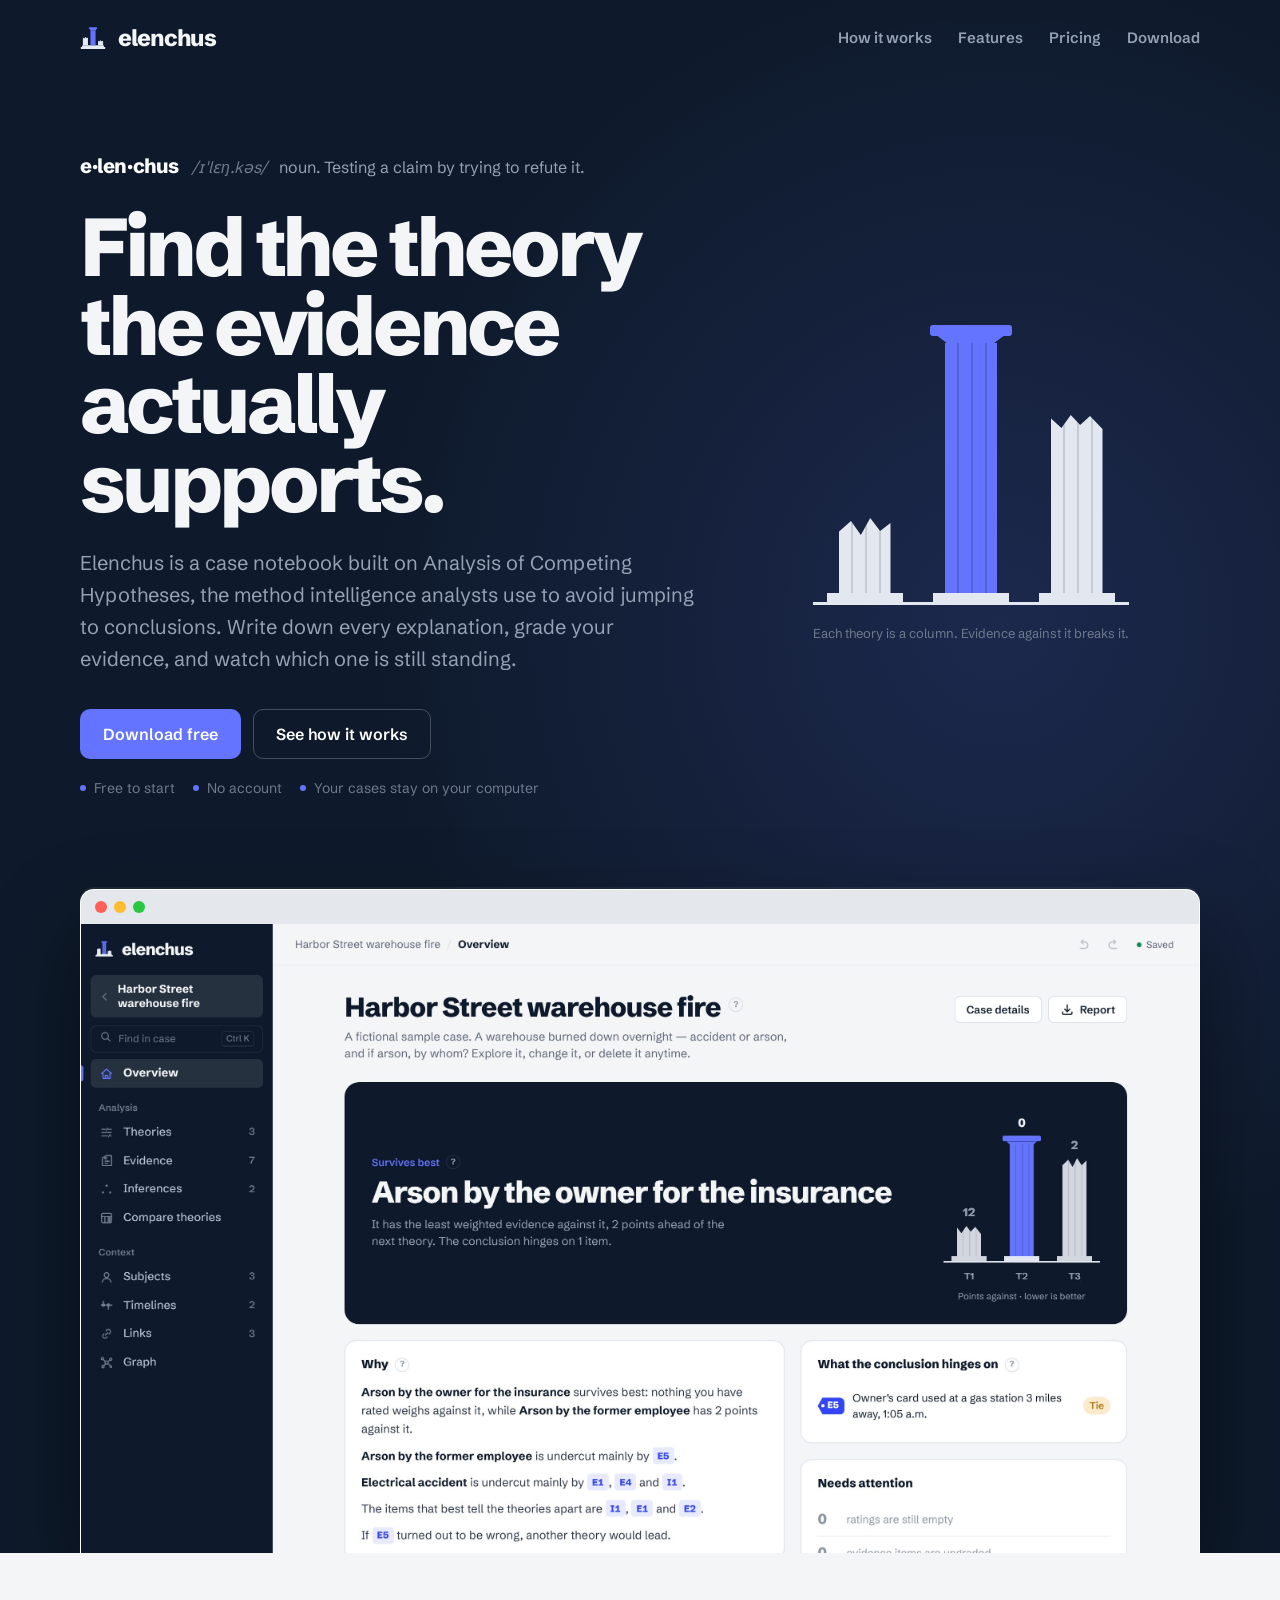
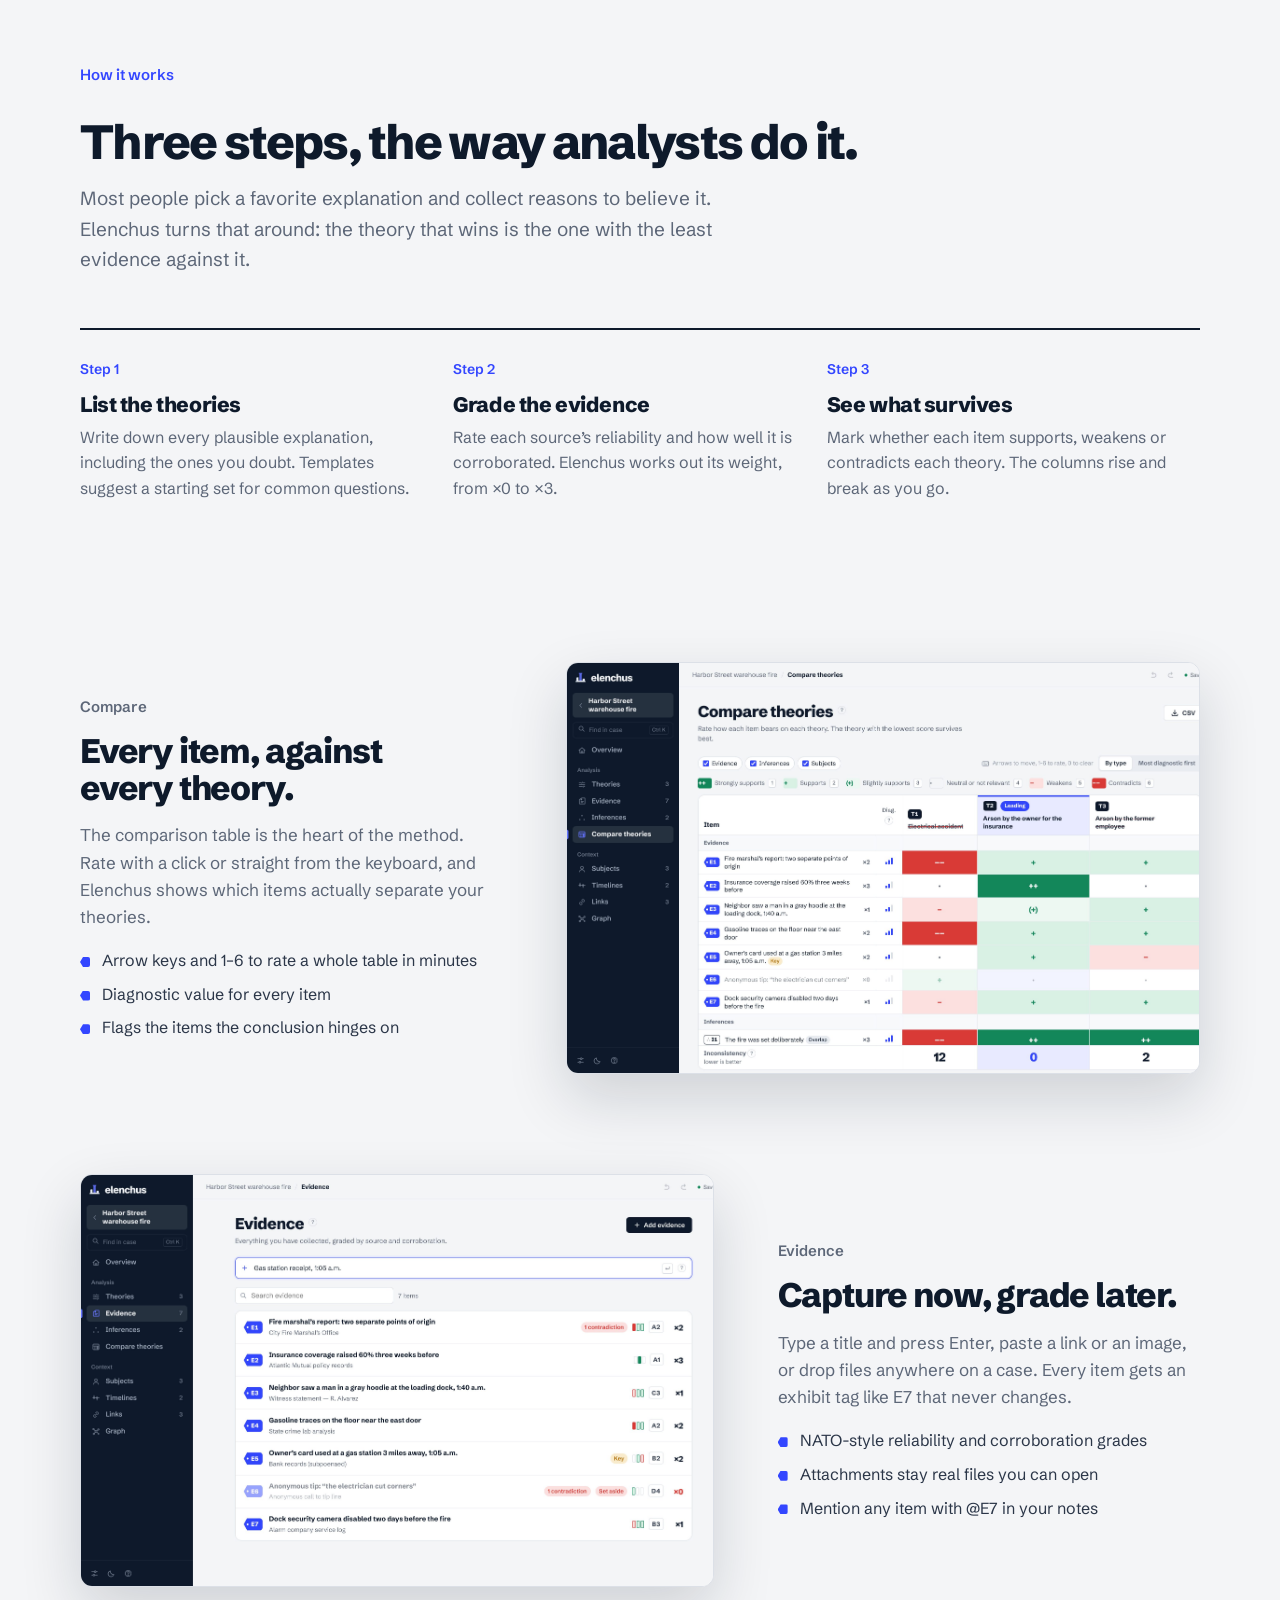
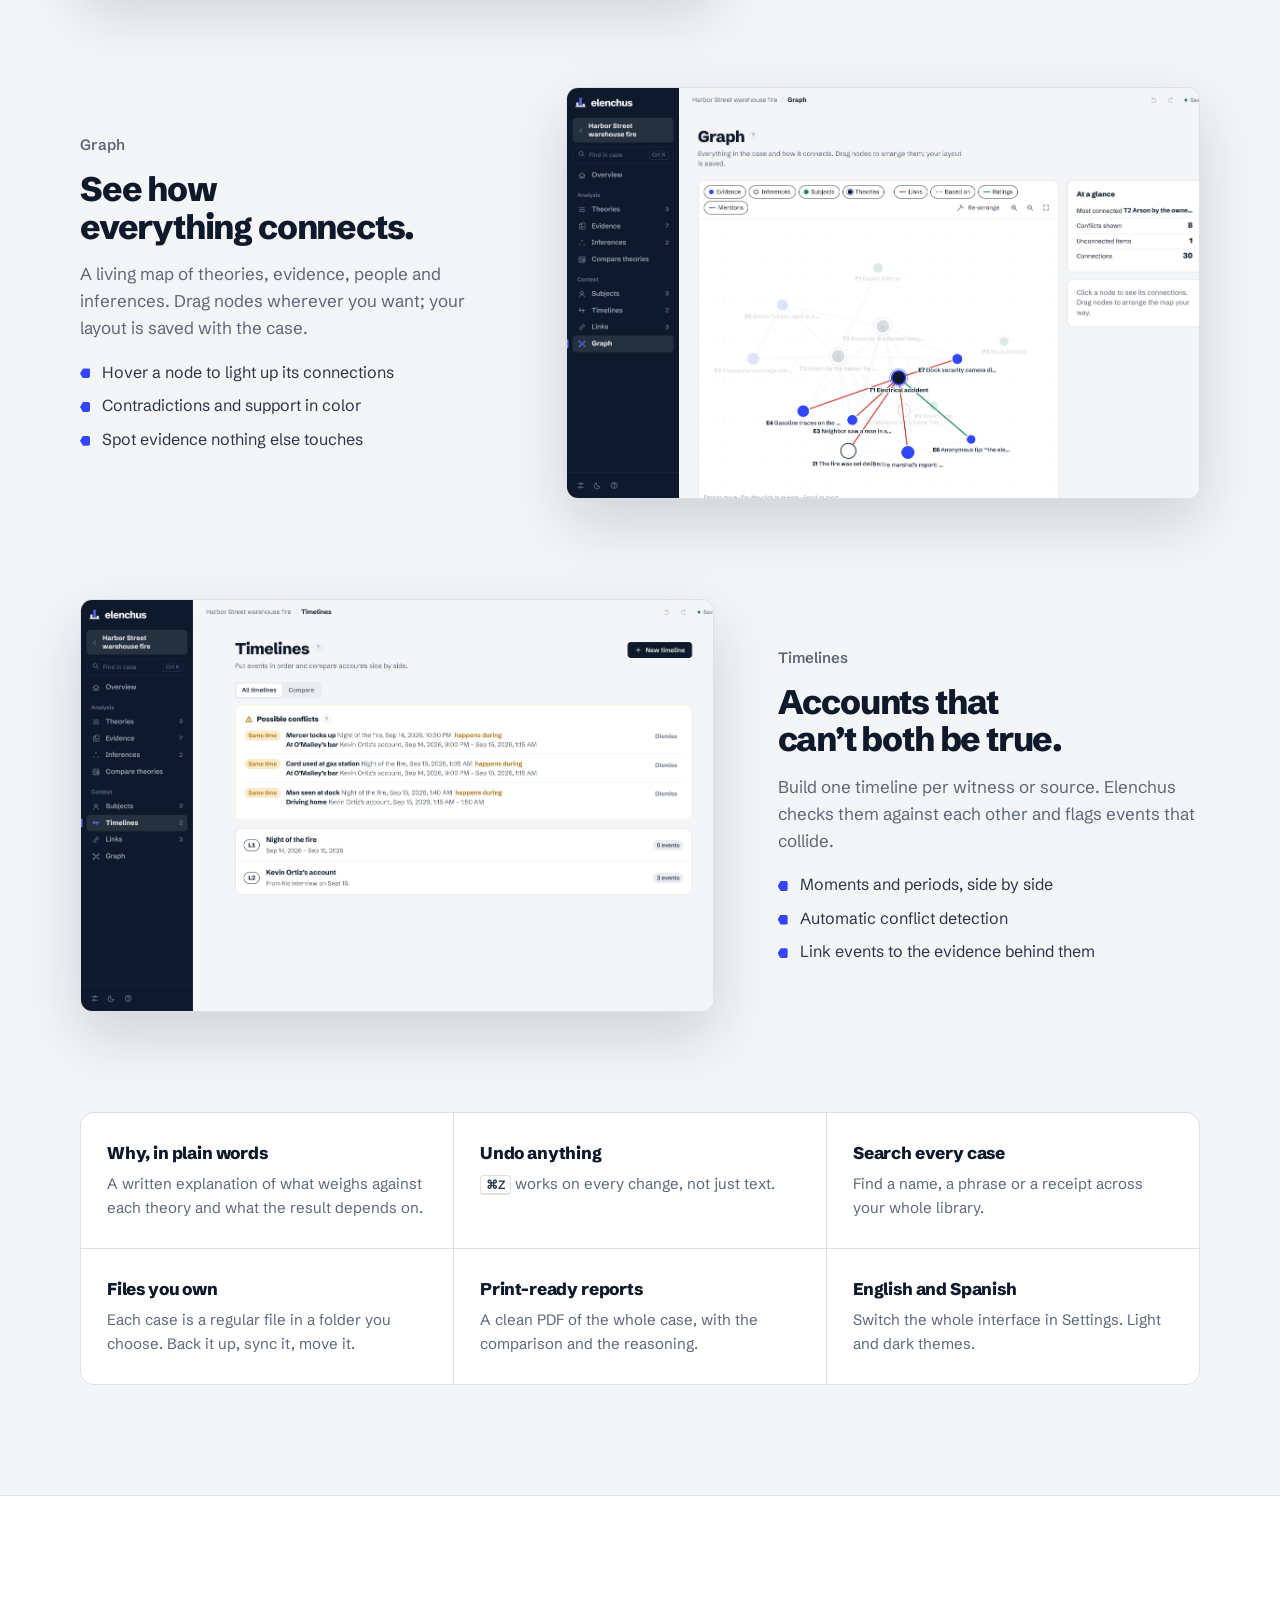
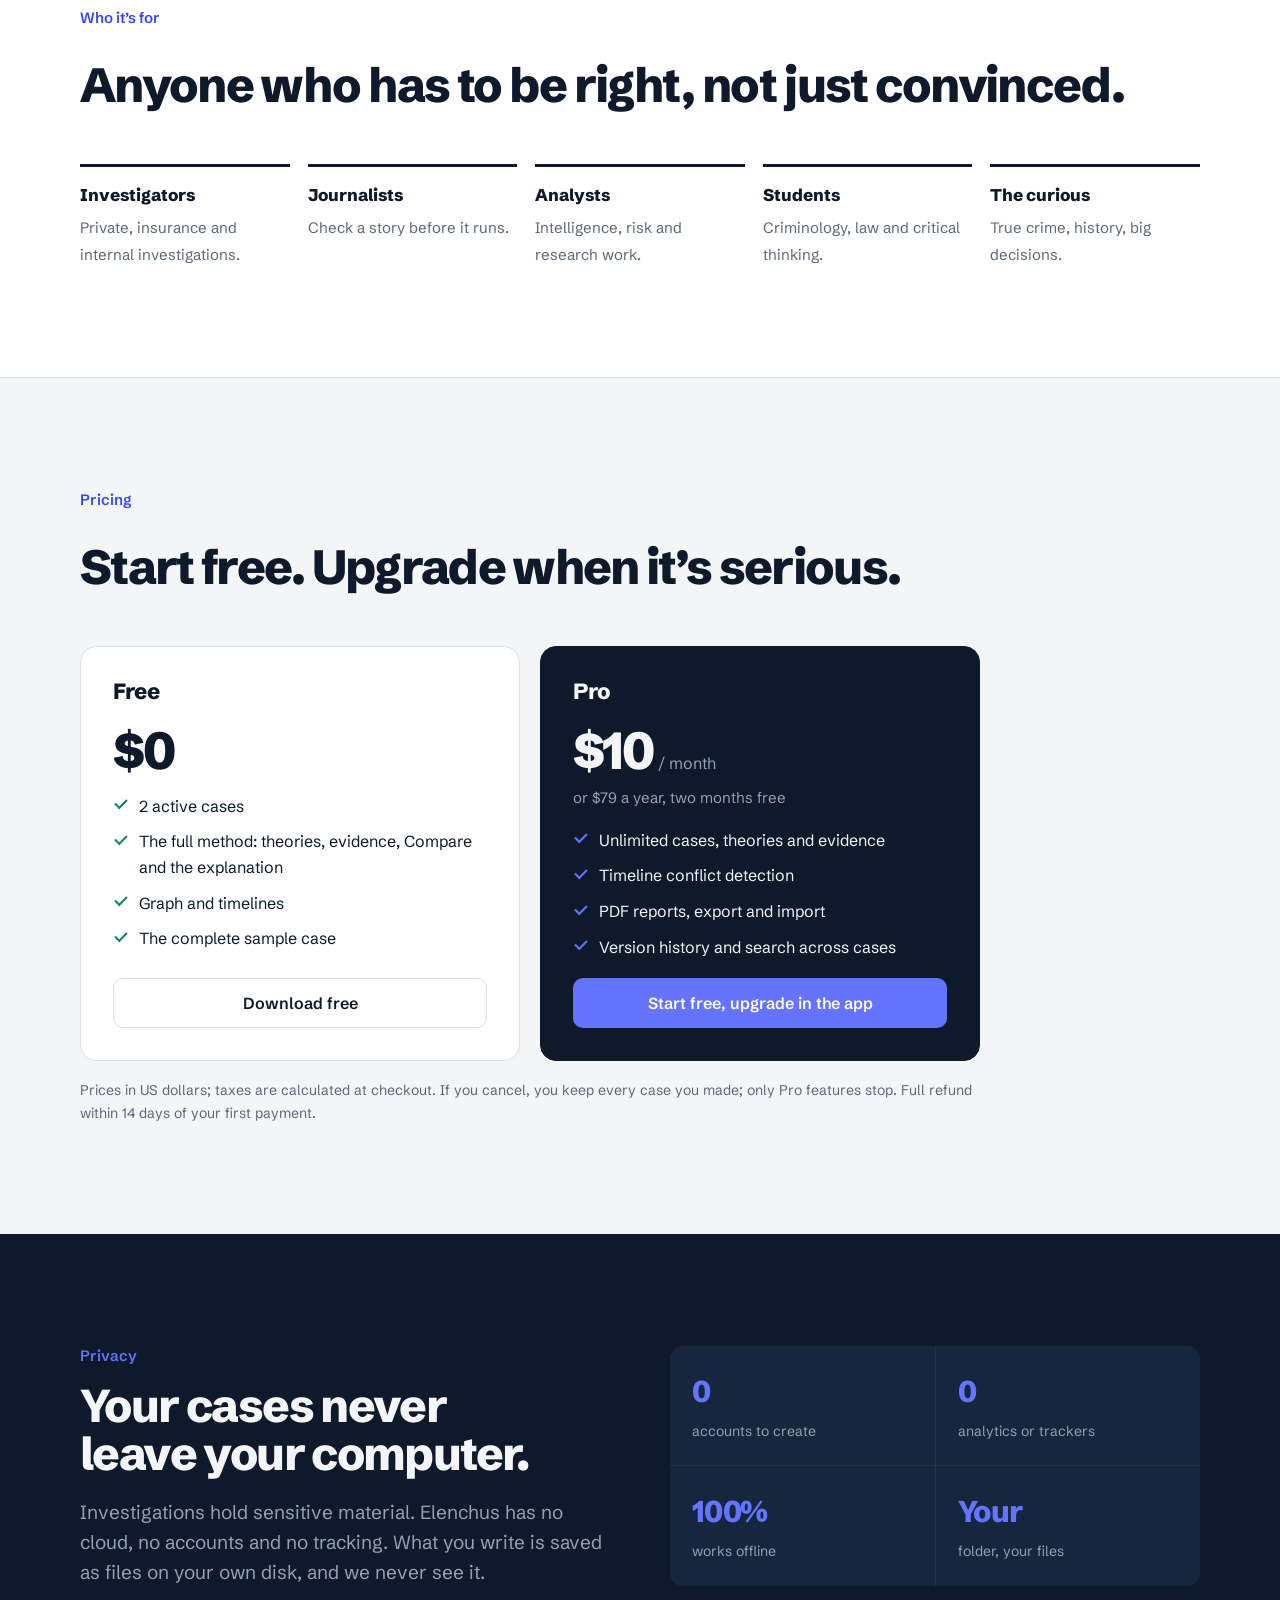
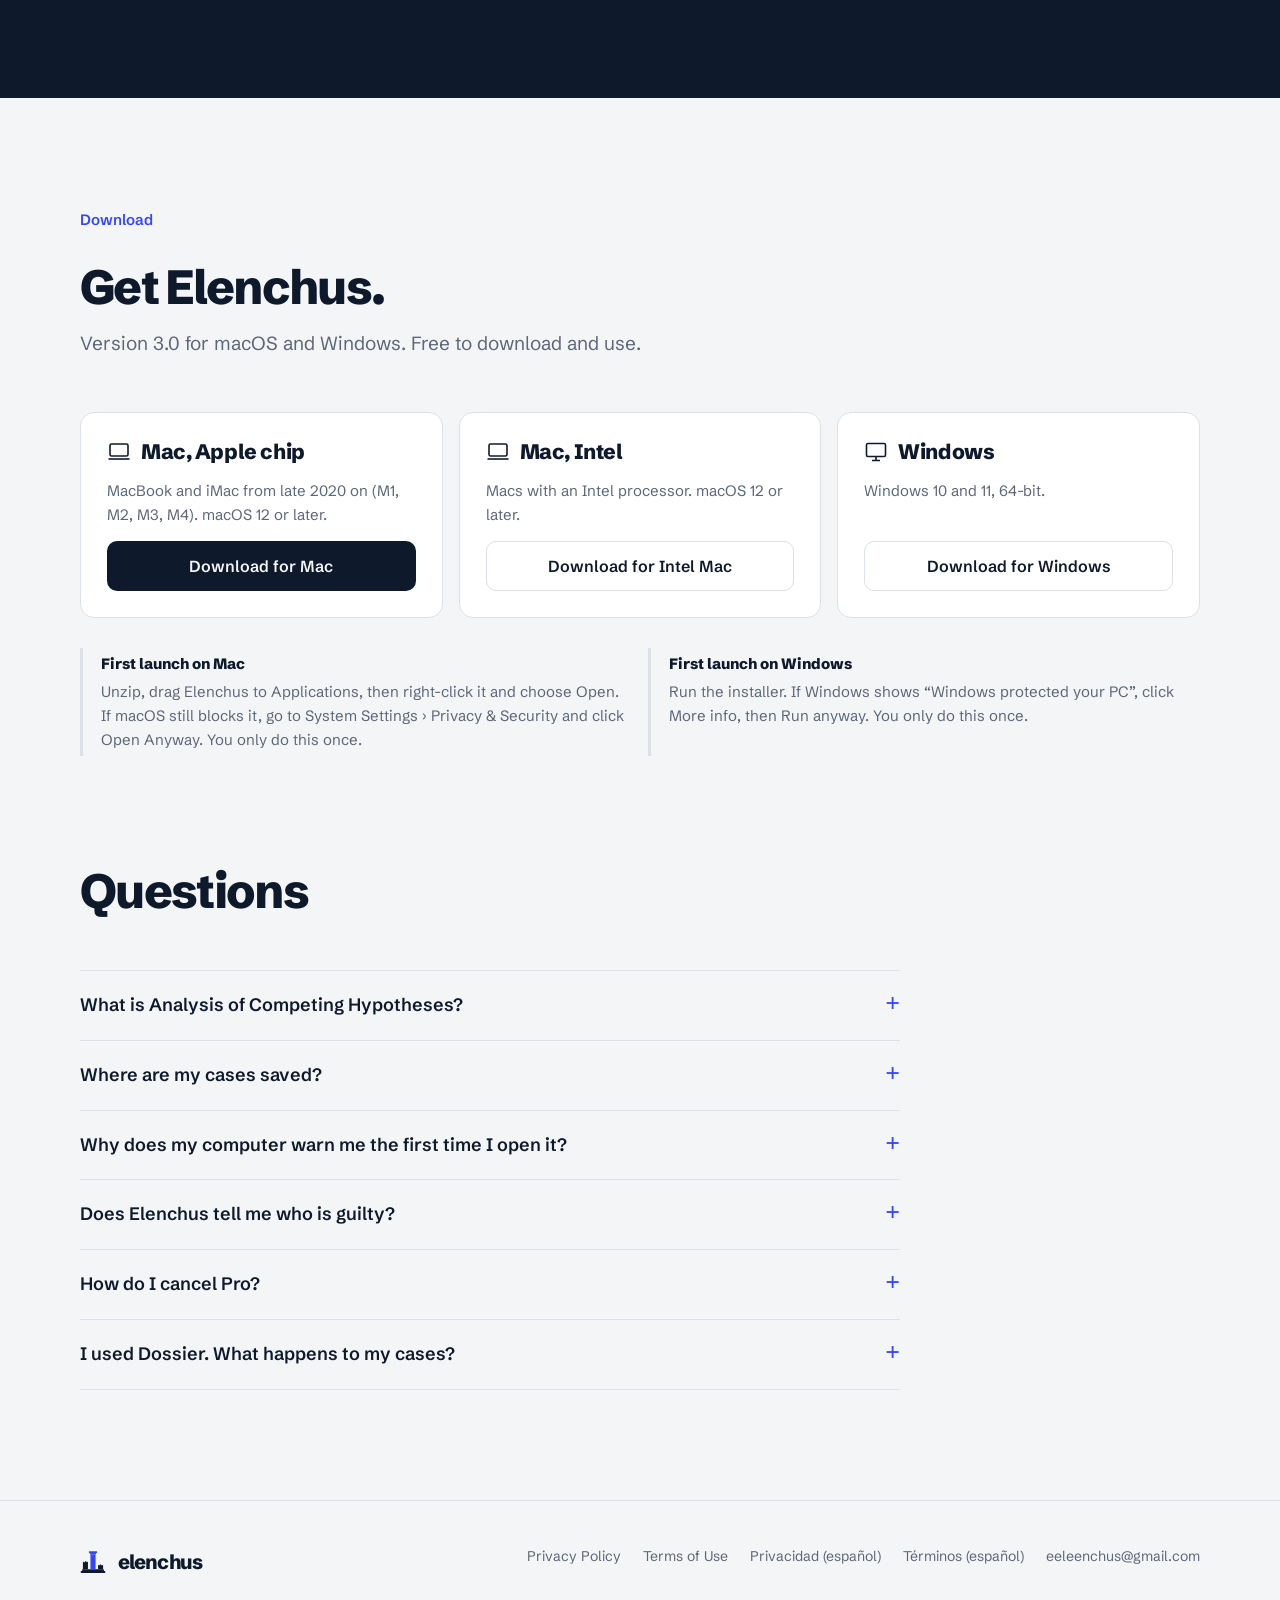
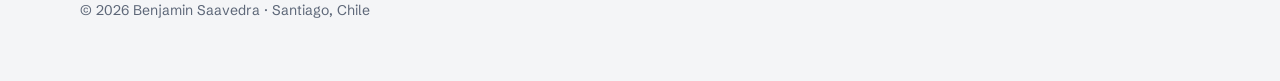
==== index.html @ 7fb7f36c "Add files via upload" ====
<!doctype html>
<html lang="en">
<head>
<meta charset="utf-8">
<meta name="viewport" content="width=device-width, initial-scale=1, viewport-fit=cover">
<title>Elenchus — Test your theories against the evidence</title>
<meta name="description" content="Elenchus is a desktop app for structured case analysis. List competing theories, grade your evidence, and see which explanation survives. Private: your cases never leave your computer.">
<meta property="og:title" content="Elenchus">
<meta property="og:description" content="Find the theory the evidence actually supports. A private desktop app built on Analysis of Competing Hypotheses.">
<meta property="og:image" content="img/overview.jpg">
<meta name="theme-color" content="#0E1A2B">
<link rel="icon" href="img/favicon-32.png" type="image/png">
<link rel="apple-touch-icon" href="img/apple-touch-icon.png">
<link rel="stylesheet" href="style.css">
</head>
<body>

<header class="top"><div class="wrap">
  <a class="logo" href="#"><svg viewBox="0 0 64 64" aria-hidden="true"><rect x="9" y="49" width="46" height="3.6" rx=".9" fill="#E6EAF2"/><rect x="11.5" y="45.8" width="41" height="3.2" rx=".7" fill="#E6EAF2"/><path d="M13 45.8V31.2l2.6 1.9 2.7-3 2.4 2.4 1.8-1.5v14.8Z" fill="#E6EAF2"/><path d="M41.5 45.8v-8.4l2.2 1.4 2.5-2.6 2.6 2.2 2.2-1.2v8.6Z" fill="#E6EAF2"/><rect x="24.2" y="11.6" width="15.6" height="3.6" rx=".9" fill="#6474FF"/><path d="M25.6 15.2h12.8l-1.6 2.6H27.2Z" fill="#6474FF"/><rect x="27.2" y="17.8" width="9.6" height="28" fill="#6474FF"/></svg>elenchus</a>
  <nav><a href="#how">How it works</a><a href="#features">Features</a><a href="#pricing">Pricing</a><a href="#download">Download</a></nav>
</div></header>

<div class="hero">
  <div class="wrap">
    <div class="hero-grid">
      <div>
        <p class="dict"><b>e·len·chus</b> <i>/ɪˈlɛŋ.kəs/</i> <span>noun. Testing a claim by trying to refute it.</span></p>
        <h1>Find the theory the evidence actually supports.</h1>
        <p class="lede">Elenchus is a case notebook built on Analysis of Competing Hypotheses, the method intelligence analysts use to avoid jumping to conclusions. Write down every explanation, grade your evidence, and watch which one is still standing.</p>
        <div class="cta">
          <a class="btn btn-lead" href="#download" data-os-cta>Download free</a>
          <a class="btn btn-ghost" href="#how">See how it works</a>
        </div>
        <p class="reassure"><span>Free to start</span><span>No account</span><span>Your cases stay on your computer</span></p>
      </div>
      <div class="temple" aria-label="Three theories drawn as columns. Theory 2 has no evidence against it and stands; theories 1 and 3 are broken.">
        <div class="colonnade">
          <div class="col broken"><span class="pillar" style="--h:.3"><span class="shaft"></span></span><span class="plinth"></span></div>
          <div class="col lead"><span class="pillar" style="--h:1"><span class="cap"></span><span class="shaft"></span></span><span class="plinth"></span></div>
          <div class="col broken b2"><span class="pillar" style="--h:.72"><span class="shaft"></span></span><span class="plinth"></span></div>
        </div>
        <p class="temple-note">Each theory is a column. Evidence against it breaks it.</p>
      </div>
    </div>
    <div class="shot"><div class="window"><div class="window-bar"><i></i><i></i><i></i></div><img src="img/overview.jpg" width="2800" height="1760" alt="The Elenchus overview: the leading theory, a column chart of the theories, and a plain-language explanation of why it leads."></div></div>
  </div>
</div>

<section id="how">
  <div class="wrap">
    <div class="sec-head"><p class="kicker">How it works</p><h2>Three steps, the way analysts do it.</h2>
      <p class="lede">Most people pick a favorite explanation and collect reasons to believe it. Elenchus turns that around: the theory that wins is the one with the least evidence against it.</p></div>
    <ol class="steps">
      <li><span class="n">Step 1</span><h3>List the theories</h3><p>Write down every plausible explanation, including the ones you doubt. Templates suggest a starting set for common questions.</p></li>
      <li><span class="n">Step 2</span><h3>Grade the evidence</h3><p>Rate each source’s reliability and how well it is corroborated. Elenchus works out its weight, from ×0 to ×3.</p></li>
      <li><span class="n">Step 3</span><h3>See what survives</h3><p>Mark whether each item supports, weakens or contradicts each theory. The columns rise and break as you go.</p></li>
    </ol>
  </div>
</section>

<section id="features" style="padding-top:0">
  <div class="wrap">
    <div class="feature">
      <div class="f-text"><p class="kicker">Compare</p><h3>Every item, against every theory.</h3>
        <p>The comparison table is the heart of the method. Rate with a click or straight from the keyboard, and Elenchus shows which items actually separate your theories.</p>
        <ul><li>Arrow keys and 1–6 to rate a whole table in minutes</li><li>Diagnostic value for every item</li><li>Flags the items the conclusion hinges on</li></ul></div>
      <div class="window boxed"><img class="crop" src="img/compare.jpg" loading="lazy" alt="The Compare table with ratings colored from strongly supports to contradicts."></div>
    </div>
    <div class="feature flip">
      <div class="f-text"><p class="kicker">Evidence</p><h3>Capture now, grade later.</h3>
        <p>Type a title and press Enter, paste a link or an image, or drop files anywhere on a case. Every item gets an exhibit tag like E7 that never changes.</p>
        <ul><li>NATO-style reliability and corroboration grades</li><li>Attachments stay real files you can open</li><li>Mention any item with @E7 in your notes</li></ul></div>
      <div class="window boxed"><img class="crop" src="img/evidence.jpg" loading="lazy" alt="The evidence list with exhibit tags, grades and weights."></div>
    </div>
    <div class="feature">
      <div class="f-text"><p class="kicker">Graph</p><h3>See how everything connects.</h3>
        <p>A living map of theories, evidence, people and inferences. Drag nodes wherever you want; your layout is saved with the case.</p>
        <ul><li>Hover a node to light up its connections</li><li>Contradictions and support in color</li><li>Spot evidence nothing else touches</li></ul></div>
      <div class="window boxed"><img class="crop" src="img/graph.jpg" loading="lazy" alt="The case graph with a theory highlighted and its connections."></div>
    </div>
    <div class="feature flip">
      <div class="f-text"><p class="kicker">Timelines</p><h3>Accounts that can’t both be true.</h3>
        <p>Build one timeline per witness or source. Elenchus checks them against each other and flags events that collide.</p>
        <ul><li>Moments and periods, side by side</li><li>Automatic conflict detection</li><li>Link events to the evidence behind them</li></ul></div>
      <div class="window boxed"><img class="crop" src="img/timelines.jpg" loading="lazy" alt="Two timelines with the conflicts Elenchus found between them."></div>
    </div>

    <div class="more">
      <div><h4>Why, in plain words</h4><p>A written explanation of what weighs against each theory and what the result depends on.</p></div>
      <div><h4>Undo anything</h4><p><kbd>⌘Z</kbd> works on every change, not just text.</p></div>
      <div><h4>Search every case</h4><p>Find a name, a phrase or a receipt across your whole library.</p></div>
      <div><h4>Files you own</h4><p>Each case is a regular file in a folder you choose. Back it up, sync it, move it.</p></div>
      <div><h4>Print-ready reports</h4><p>A clean PDF of the whole case, with the comparison and the reasoning.</p></div>
      <div><h4>English and Spanish</h4><p>Switch the whole interface in Settings. Light and dark themes.</p></div>
    </div>
  </div>
</section>

<section class="who">
  <div class="wrap">
    <div class="sec-head"><p class="kicker">Who it’s for</p><h2>Anyone who has to be right, not just convinced.</h2></div>
    <div class="who-grid">
      <div><b>Investigators</b><span>Private, insurance and internal investigations.</span></div>
      <div><b>Journalists</b><span>Check a story before it runs.</span></div>
      <div><b>Analysts</b><span>Intelligence, risk and research work.</span></div>
      <div><b>Students</b><span>Criminology, law and critical thinking.</span></div>
      <div><b>The curious</b><span>True crime, history, big decisions.</span></div>
    </div>
  </div>
</section>

<section id="pricing">
  <div class="wrap">
    <div class="sec-head"><p class="kicker">Pricing</p><h2>Start free. Upgrade when it’s serious.</h2></div>
    <div class="plans">
      <div class="plan">
        <h3>Free</h3>
        <div class="price">$0</div>
        <ul><li>2 active cases</li><li>The full method: theories, evidence, Compare and the explanation</li><li>Graph and timelines</li><li>The complete sample case</li></ul>
        <a class="btn btn-line" href="#download">Download free</a>
      </div>
      <div class="plan pro">
        <h3>Pro</h3>
        <div class="price">$10<small>/ month</small></div>
        <p class="alt">or $79 a year, two months free</p>
        <ul><li>Unlimited cases, theories and evidence</li><li>Timeline conflict detection</li><li>PDF reports, export and import</li><li>Version history and search across cases</li></ul>
        <a class="btn btn-lead" href="#download" data-checkout>Start free, upgrade in the app</a>
      </div>
    </div>
    <p class="plan-note">Prices in US dollars; taxes are calculated at checkout. If you cancel, you keep every case you made; only Pro features stop. Full refund within 14 days of your first payment.</p>
  </div>
</section>

<section class="private">
  <div class="wrap private-grid">
    <div><p class="kicker" style="color:var(--lead)">Privacy</p><h2>Your cases never leave your computer.</h2>
      <p class="lede">Investigations hold sensitive material. Elenchus has no cloud, no accounts and no tracking. What you write is saved as files on your own disk, and we never see it.</p></div>
    <div class="facts">
      <div><b>0</b><span>accounts to create</span></div>
      <div><b>0</b><span>analytics or trackers</span></div>
      <div><b>100%</b><span>works offline</span></div>
      <div><b>Your</b><span>folder, your files</span></div>
    </div>
  </div>
</section>

<section id="download">
  <div class="wrap">
    <div class="sec-head"><p class="kicker">Download</p><h2>Get Elenchus.</h2><p class="lede">Version 3.0 for macOS and Windows. Free to download and use.</p></div>
    <div class="dl-grid">
      <div class="dl" data-os="mac-arm"><h3><svg viewBox="0 0 24 24" fill="none" stroke="currentColor" stroke-width="1.6"><rect x="3" y="4" width="18" height="12" rx="1.6"/><path d="M1.5 19h21"/></svg>Mac, Apple chip</h3><p>MacBook and iMac from late 2020 on (M1, M2, M3, M4). macOS 12 or later.</p><a class="btn btn-ink" href="https://github.com/eeleenchus/elenchus/releases/latest/download/Elenchus-Mac-AppleChip.zip">Download for Mac</a></div>
      <div class="dl" data-os="mac-intel"><h3><svg viewBox="0 0 24 24" fill="none" stroke="currentColor" stroke-width="1.6"><rect x="3" y="4" width="18" height="12" rx="1.6"/><path d="M1.5 19h21"/></svg>Mac, Intel</h3><p>Macs with an Intel processor. macOS 12 or later.</p><a class="btn btn-line" href="https://github.com/eeleenchus/elenchus/releases/latest/download/Elenchus-Mac-Intel.zip">Download for Intel Mac</a></div>
      <div class="dl" data-os="win"><h3><svg viewBox="0 0 24 24" fill="none" stroke="currentColor" stroke-width="1.6"><rect x="2.5" y="3.5" width="19" height="13" rx="1.4"/><path d="M8 20.5h8M12 16.5v4"/></svg>Windows</h3><p>Windows 10 and 11, 64-bit.</p><a class="btn btn-line" href="https://github.com/eeleenchus/elenchus/releases/latest/download/Elenchus-Windows-Setup.exe">Download for Windows</a></div>
    </div>
    <div class="install">
      <div><b>First launch on Mac</b>Unzip, drag Elenchus to Applications, then right-click it and choose Open. If macOS still blocks it, go to System Settings › Privacy &amp; Security and click Open Anyway. You only do this once.</div>
      <div><b>First launch on Windows</b>Run the installer. If Windows shows “Windows protected your PC”, click More info, then Run anyway. You only do this once.</div>
    </div>
  </div>
</section>

<section style="padding-top:0">
  <div class="wrap">
    <div class="sec-head"><h2>Questions</h2></div>
    <div class="faq">
      <details><summary>What is Analysis of Competing Hypotheses?</summary><p>A method developed by Richards Heuer for the CIA. Instead of asking which theory has the most support, it asks which has the least evidence against it, because supporting evidence often fits several theories at once.</p></details>
      <details><summary>Where are my cases saved?</summary><p>In a folder on your computer (Documents › Elenchus by default). Each case is a file you can back up, move, or sync with iCloud Drive, Dropbox or OneDrive.</p></details>
      <details><summary>Why does my computer warn me the first time I open it?</summary><p>Elenchus is made by an independent developer and is not yet signed with paid Apple and Microsoft certificates. The app is the same; the warning appears once and the steps above get you past it.</p></details>
      <details><summary>Does Elenchus tell me who is guilty?</summary><p>No. It organizes your reasoning and shows what your own ratings imply. Scores depend on the evidence and judgments you enter, and they are not legal or forensic advice.</p></details>
      <details><summary>How do I cancel Pro?</summary><p>Use the link in your receipt email, at any time. You keep Pro until the end of the period you paid for, and you never lose access to your cases.</p></details>
      <details><summary>I used Dossier. What happens to my cases?</summary><p>Elenchus is Dossier’s new name. The first time you open it, it copies your Dossier cases over automatically and leaves the originals untouched.</p></details>
    </div>
  </div>
</section>

<footer>
  <div class="wrap">
    <a class="logo" href="#"><svg viewBox="0 0 64 64" aria-hidden="true"><rect x="9" y="49" width="46" height="3.6" rx=".9" fill="currentColor"/><rect x="11.5" y="45.8" width="41" height="3.2" rx=".7" fill="currentColor"/><path d="M13 45.8V31.2l2.6 1.9 2.7-3 2.4 2.4 1.8-1.5v14.8Z" fill="currentColor"/><path d="M41.5 45.8v-8.4l2.2 1.4 2.5-2.6 2.6 2.2 2.2-1.2v8.6Z" fill="currentColor"/><rect x="24.2" y="11.6" width="15.6" height="3.6" rx=".9" fill="#3346FF"/><path d="M25.6 15.2h12.8l-1.6 2.6H27.2Z" fill="#3346FF"/><rect x="27.2" y="17.8" width="9.6" height="28" fill="#3346FF"/></svg>elenchus</a>
    <nav><a href="privacy.html">Privacy Policy</a><a href="terms.html">Terms of Use</a><a href="privacidad.html">Privacidad (español)</a><a href="terminos.html">Términos (español)</a><a href="mailto:eeleenchus@gmail.com">eeleenchus@gmail.com</a></nav>
    <p class="copy">© 2026 Benjamin Saavedra · Santiago, Chile</p>
  </div>
</footer>

<script>
// Highlight the download that matches this computer.
(function () {
  var ua = navigator.userAgent || '', plat = (navigator.userAgentData && navigator.userAgentData.platform) || navigator.platform || '';
  var os = /Win/i.test(plat + ua) ? 'win' : /Mac/i.test(plat + ua) ? 'mac-arm' : '';
  if (!os) return;
  var card = document.querySelector('[data-os="' + os + '"]');
  if (card) card.classList.add('mine');
  var cta = document.querySelector('[data-os-cta]');
  if (cta) cta.textContent = os === 'win' ? 'Download for Windows' : 'Download for Mac';
})();
</script>
</body>
</html>
---- style.css ----
/* Elenchus website — midnight, porcelain, one ultramarine signal colour (same system as the app) */
@font-face { font-family: 'Schibsted Grotesk'; font-weight: 400; font-display: swap; src: url(fonts/schibsted-grotesk-latin-400-normal.woff2) format('woff2'); }
@font-face { font-family: 'Schibsted Grotesk'; font-weight: 600; font-display: swap; src: url(fonts/schibsted-grotesk-latin-600-normal.woff2) format('woff2'); }
@font-face { font-family: 'Schibsted Grotesk'; font-weight: 800; font-display: swap; src: url(fonts/schibsted-grotesk-latin-800-normal.woff2) format('woff2'); }
@property --h { syntax: '<number>'; inherits: false; initial-value: 1; }
:root {
  --ink: #0E1A2B; --ink-2: #2B3648; --muted: #5D6778; --faint: #8C95A4;
  --paper: #F4F5F7; --surface: #FFFFFF; --rule: #DCE0E7; --rule-2: #E9ECF1;
  --brand: #3346FF; --brand-soft: #E8EBFF;
  --night: #0E1A2B; --night-2: #16263D; --stone: #E3E7EF; --lead: #6474FF; --night-muted: #95A1B5;
  --support: #13865A; --contra: #D93A36;
  --font: 'Schibsted Grotesk', -apple-system, BlinkMacSystemFont, 'Segoe UI', Roboto, Arial, sans-serif;
  --wrap: 1160px;
  color-scheme: light;
}
@media (prefers-color-scheme: dark) {
  :root { --ink: #E9ECF2; --ink-2: #C3CBD8; --muted: #8F9AAD; --faint: #637089; --paper: #0A1220; --surface: #111C2E; --rule: #23324B; --rule-2: #1A2840; --brand: #6474FF; --brand-soft: #1B2454; --night: #060C17; --night-2: #0E1828; color-scheme: dark; }
}
*, *::before, *::after { box-sizing: border-box; }
html { scroll-behavior: smooth; }
body { margin: 0; background: var(--paper); color: var(--ink); font: 17px/1.6 var(--font); -webkit-font-smoothing: antialiased; }
img { max-width: 100%; height: auto; display: block; }
a { color: var(--brand); }
:focus-visible { outline: 2px solid var(--lead); outline-offset: 3px; border-radius: 4px; }
@media (prefers-reduced-motion: reduce) { *, *::before, *::after { animation: none !important; transition: none !important; } html { scroll-behavior: auto; } }
.wrap { max-width: var(--wrap); margin: 0 auto; padding-left: max(20px, env(safe-area-inset-left)); padding-right: max(20px, env(safe-area-inset-right)); }
h1, h2, h3 { font-weight: 800; letter-spacing: -.035em; line-height: 1.05; margin: 0; text-wrap: balance; }
h2 { font-size: clamp(32px, 4.4vw, 48px); }
h3 { font-size: 21px; letter-spacing: -.02em; line-height: 1.2; }
p { margin: 0; }
.lede { font-size: 19px; color: var(--muted); max-width: 58ch; }

/* buttons */
.btn { display: inline-flex; align-items: center; gap: 10px; height: 50px; padding: 0 22px; border-radius: 10px; font: 600 16px/1 var(--font); text-decoration: none; border: 1.5px solid transparent; transition: transform .12s, background .12s, border-color .12s; white-space: nowrap; }
.btn:hover { transform: translateY(-1px); }
.btn svg { width: 20px; height: 20px; flex-shrink: 0; }
.btn-lead { background: var(--lead); color: #fff; }
.btn-lead:hover { background: #7884FF; }
.btn-ghost { color: #fff; border-color: rgba(255,255,255,.22); }
.btn-ghost:hover { border-color: rgba(255,255,255,.5); }
.btn-ink { background: var(--ink); color: var(--paper); }
.btn-line { color: var(--ink); border-color: var(--rule); background: var(--surface); }
.btn-line:hover { border-color: var(--faint); }
.btn small { font-weight: 400; opacity: .75; font-size: 13px; }

/* header */
.top { position: absolute; inset: 0 0 auto; z-index: 5; }
.top .wrap { display: flex; align-items: center; gap: 28px; height: 76px; }
.logo { display: flex; align-items: center; gap: 8px; color: #F4F5F7; text-decoration: none; font-weight: 800; font-size: 23px; letter-spacing: -.045em; }
.logo svg { width: 34px; height: 34px; margin-left: -4px; }
.top nav { display: flex; gap: 26px; margin-left: auto; }
.top nav a { color: var(--night-muted); text-decoration: none; font-size: 15px; font-weight: 600; }
.top nav a:hover { color: #fff; }

/* hero */
.hero { background: var(--night); color: #F4F5F7; padding: 150px 0 0; position: relative; overflow: hidden; }
.hero::before { content: ''; position: absolute; inset: 0; background: radial-gradient(70% 60% at 78% 40%, rgba(100,116,255,.16), transparent 70%); pointer-events: none; }
.hero-grid { display: grid; grid-template-columns: minmax(0, 1.15fr) minmax(0, .85fr); gap: 40px; align-items: center; position: relative; }
.dict { display: flex; flex-wrap: wrap; gap: 4px 12px; align-items: baseline; color: var(--night-muted); font-size: 16px; margin-bottom: 26px; }
.dict b { color: #fff; font-size: 20px; letter-spacing: -.02em; }
.dict i { color: #6F7B8E; }
.hero h1 { font-size: clamp(44px, 6.4vw, 82px); letter-spacing: -.05em; line-height: .96; max-width: 13ch; }
.hero .lede { color: var(--night-muted); margin-top: 24px; font-size: 20px; }
.cta { display: flex; flex-wrap: wrap; gap: 12px; margin-top: 34px; }
.reassure { margin-top: 18px; font-size: 14px; color: #6F7B8E; display: flex; flex-wrap: wrap; gap: 6px 18px; }
.reassure span::before { content: ''; display: inline-block; width: 6px; height: 6px; border-radius: 50%; background: var(--lead); margin-right: 8px; vertical-align: 2px; }

/* the colonnade — the signature */
.temple { display: flex; flex-direction: column; align-items: center; }
.colonnade { display: flex; align-items: flex-end; gap: 30px; border-bottom: 3px solid var(--stone); padding: 0 14px; height: 300px; }
.col { display: flex; flex-direction: column; align-items: center; }
.pillar { position: relative; width: 52px; height: calc(var(--h) * 250px); }
.shaft { position: absolute; inset: 0; background: var(--stone); background-image: repeating-linear-gradient(90deg, transparent 0 12px, rgba(14,26,43,.14) 12px 14px); }
.lead .shaft { background-color: var(--lead); background-image: repeating-linear-gradient(90deg, transparent 0 12px, rgba(14,26,43,.2) 12px 14px); }
.cap { position: absolute; left: -15px; right: -15px; top: -18px; height: 11px; border-radius: 3px; background: var(--lead); }
.cap::after { content: ''; position: absolute; left: 8px; right: 8px; top: 11px; height: 7px; background: var(--lead); clip-path: polygon(0 0, 100% 0, 86% 100%, 14% 100%); }
.broken .shaft { clip-path: polygon(0 14px, 24% 3px, 43% 17px, 61% 0, 80% 13px, 100% 5px, 100% 100%, 0 100%); }
.broken.b2 .shaft { clip-path: polygon(0 5px, 21% 15px, 39% 2px, 57% 12px, 76% 3px, 100% 16px, 100% 100%, 0 100%); }
.plinth { width: 76px; height: 9px; background: var(--stone); }
.col-label { margin-top: 14px; font-size: 13px; color: var(--night-muted); text-align: center; max-width: 120px; line-height: 1.3; }
.col-label b { display: block; color: #fff; font-size: 18px; letter-spacing: -.02em; }
.lead .col-label b { color: var(--lead); }
.temple-note { margin-top: 18px; font-size: 13px; color: #6F7B8E; }
.col .pillar { animation: rise 1.6s cubic-bezier(.2,.75,.25,1) both; }
.col:nth-child(1) .pillar { animation-delay: .1s; } .col:nth-child(3) .pillar { animation-delay: .2s; }
@keyframes rise { from { --h: .04; } }

/* product shot */
.shot { margin-top: 90px; position: relative; }
.window { border-radius: 14px 14px 0 0; overflow: hidden; background: #fff; box-shadow: 0 -2px 0 rgba(255,255,255,.06), 0 40px 90px rgba(0,0,0,.45); border: 1px solid rgba(255,255,255,.1); border-bottom: 0; }
.window-bar { height: 34px; background: #E4E7EC; display: flex; align-items: center; gap: 7px; padding-left: 14px; }
.window-bar i { width: 12px; height: 12px; border-radius: 50%; background: #FF5F57; } .window-bar i:nth-child(2) { background: #FEBC2E; } .window-bar i:nth-child(3) { background: #28C840; }
.window img { width: 100%; }
.hero .window img { aspect-ratio: 16 / 9; object-fit: cover; object-position: left top; }
.window.boxed { border-radius: 12px; border: 1px solid var(--rule); box-shadow: 0 24px 60px rgba(14,26,43,.16); }

section { padding: 110px 0; }
.kicker { font-size: 15px; font-weight: 600; color: var(--brand); margin-bottom: 14px; }
.sec-head { display: flex; flex-direction: column; gap: 16px; margin-bottom: 54px; }

/* method */
.steps { display: grid; grid-template-columns: repeat(3, 1fr); gap: 0; border-top: 2px solid var(--ink); counter-reset: s; }
.steps li { list-style: none; padding: 24px 28px 0 0; }
.steps .n { font-size: 14px; font-weight: 600; color: var(--brand); }
.steps h3 { margin: 10px 0 8px; }
.steps p { color: var(--muted); font-size: 16px; }
.steps ol, ol.steps { margin: 0; padding: 0; }

/* feature rows */
.feature { display: grid; grid-template-columns: minmax(0, .8fr) minmax(0, 1.2fr); gap: 64px; align-items: center; padding: 50px 0; }
.feature.flip { grid-template-columns: minmax(0, 1.2fr) minmax(0, .8fr); }
.feature.flip .f-text { order: 2; }
.f-text h3 { font-size: clamp(26px, 3vw, 34px); letter-spacing: -.035em; line-height: 1.1; margin-bottom: 14px; }
.f-text p { color: var(--muted); }
.f-text ul { margin: 18px 0 0; padding: 0; list-style: none; display: flex; flex-direction: column; gap: 8px; font-size: 16px; }
.f-text li { padding-left: 22px; position: relative; color: var(--ink-2); }
.f-text li::before { content: ''; position: absolute; left: 0; top: .55em; width: 10px; height: 10px; border-radius: 2px; background: var(--brand); clip-path: polygon(30% 0, 100% 0, 100% 100%, 30% 100%, 0 50%); }
.crop { aspect-ratio: 16 / 10.4; object-fit: cover; object-position: left top; }

.more { display: grid; grid-template-columns: repeat(3, 1fr); gap: 1px; background: var(--rule); border: 1px solid var(--rule); border-radius: 14px; overflow: hidden; margin-top: 50px; }
.more div { background: var(--surface); padding: 26px 26px 28px; }
.more h4 { margin: 0 0 6px; font-size: 17px; letter-spacing: -.01em; }
.more p { color: var(--muted); font-size: 15px; }
.more kbd { font: 600 12px var(--font); border: 1px solid var(--rule); border-bottom-width: 2px; border-radius: 4px; padding: 1px 5px; color: var(--ink-2); }

/* who */
.who { background: var(--surface); border-block: 1px solid var(--rule); }
.who-grid { display: grid; grid-template-columns: repeat(5, 1fr); gap: 18px; }
.who-grid div { border-top: 3px solid var(--ink); padding-top: 14px; }
.who-grid b { display: block; font-size: 17px; margin-bottom: 4px; }
.who-grid span { color: var(--muted); font-size: 15px; }

/* pricing */
.plans { display: grid; grid-template-columns: 1fr 1fr; gap: 20px; max-width: 900px; }
.plan { background: var(--surface); border: 1px solid var(--rule); border-radius: 16px; padding: 32px; display: flex; flex-direction: column; gap: 18px; }
.plan.pro { background: var(--night); color: #F4F5F7; border-color: var(--night); }
.plan h3 { font-size: 22px; }
.price { font-size: 52px; font-weight: 800; letter-spacing: -.05em; line-height: 1; }
.price small { font-size: 16px; font-weight: 400; letter-spacing: 0; color: var(--muted); margin-left: 6px; }
.plan.pro .price small, .plan.pro .alt { color: var(--night-muted); }
.alt { font-size: 15px; color: var(--muted); margin-top: -8px; }
.plan ul { margin: 0; padding: 0; list-style: none; display: flex; flex-direction: column; gap: 10px; font-size: 16px; flex: 1; }
.plan li { padding-left: 26px; position: relative; }
.plan li::before { content: ''; position: absolute; left: 2px; top: .35em; width: 12px; height: 7px; border-left: 2px solid var(--support); border-bottom: 2px solid var(--support); transform: rotate(-45deg); }
.plan.pro li::before { border-color: var(--lead); }
.plan .btn { justify-content: center; }
.plan-note { margin-top: 18px; font-size: 14px; color: var(--muted); max-width: 900px; }

/* privacy band */
.private { background: var(--night); color: #F4F5F7; }
.private-grid { display: grid; grid-template-columns: minmax(0, 1fr) minmax(0, 1fr); gap: 60px; align-items: center; }
.private h2 { font-size: clamp(32px, 4vw, 46px); }
.private .lede { color: var(--night-muted); margin-top: 18px; }
.facts { display: grid; grid-template-columns: 1fr 1fr; gap: 1px; background: rgba(255,255,255,.1); border-radius: 14px; overflow: hidden; }
.facts div { background: var(--night-2); padding: 22px; }
.facts b { display: block; font-size: 30px; letter-spacing: -.04em; color: var(--lead); }
.facts span { font-size: 14px; color: var(--night-muted); }

/* download */
.dl-grid { display: grid; grid-template-columns: repeat(3, 1fr); gap: 16px; }
.dl { background: var(--surface); border: 1px solid var(--rule); border-radius: 14px; padding: 26px; display: flex; flex-direction: column; gap: 14px; }
.dl.mine { border-color: var(--brand); box-shadow: 0 0 0 3px var(--brand-soft); }
.dl h3 { display: flex; align-items: center; gap: 10px; }
.dl h3 svg { width: 24px; height: 24px; }
.dl p { font-size: 15px; color: var(--muted); flex: 1; }
.dl .btn { justify-content: center; }
.install { margin-top: 30px; display: grid; grid-template-columns: 1fr 1fr; gap: 16px; }
.install div { border-left: 3px solid var(--rule); padding: 4px 0 4px 18px; font-size: 15px; color: var(--muted); }
.install b { color: var(--ink); display: block; margin-bottom: 4px; }

/* faq */
.faq { max-width: 820px; }
.faq details { border-top: 1px solid var(--rule); padding: 20px 0; }
.faq details:last-child { border-bottom: 1px solid var(--rule); }
.faq summary { cursor: pointer; font-weight: 600; font-size: 18px; list-style: none; display: flex; justify-content: space-between; gap: 20px; }
.faq summary::-webkit-details-marker { display: none; }
.faq summary::after { content: '+'; color: var(--brand); font-weight: 400; font-size: 24px; line-height: 1; }
.faq details[open] summary::after { content: '−'; }
.faq details p { margin-top: 12px; color: var(--muted); }

/* footer */
footer { border-top: 1px solid var(--rule); padding: 44px 0 60px; font-size: 14px; color: var(--muted); }
footer .wrap { display: flex; flex-wrap: wrap; gap: 20px 40px; align-items: flex-start; }
footer .logo { color: var(--ink); font-size: 20px; }
footer nav { display: flex; flex-wrap: wrap; gap: 10px 22px; margin-left: auto; }
footer a { color: var(--muted); text-decoration: none; }
footer a:hover { color: var(--ink); }
.copy { flex-basis: 100%; }

/* legal pages */
.legal-top { background: var(--night); }
.legal-top .wrap { display: flex; align-items: center; height: 76px; gap: 20px; }
.legal-top a.back { margin-left: auto; color: var(--night-muted); text-decoration: none; font-size: 15px; font-weight: 600; }
.legal { max-width: 760px; padding: 64px 0 90px; }
.legal h1 { font-size: clamp(36px, 5vw, 52px); letter-spacing: -.045em; }
.legal .eff { color: var(--muted); margin: 12px 0 32px; }
.legal h2 { font-size: 21px; letter-spacing: -.02em; margin: 34px 0 10px; }
.legal p, .legal li { color: var(--ink-2); }
.legal p + p { margin-top: 12px; }
.legal ul { padding-left: 22px; } .legal li { margin-bottom: 8px; }
.legal .lang { font-size: 15px; }

@media (max-width: 900px) {
  .top nav { display: none; }
  .hero { padding-top: 120px; }
  .hero-grid, .feature, .feature.flip, .private-grid { grid-template-columns: 1fr; gap: 40px; }
  .feature.flip .f-text { order: 0; }
  .colonnade { height: 230px; gap: 20px; } .pillar { width: 40px; height: calc(var(--h) * 190px); } .plinth { width: 58px; }
  .steps, .more, .dl-grid, .plans, .install { grid-template-columns: 1fr; }
  .steps li { padding-right: 0; }
  .who-grid { grid-template-columns: 1fr 1fr; }
  section { padding: 76px 0; }
  .shot { margin-top: 60px; }
  footer nav { margin-left: 0; }
}
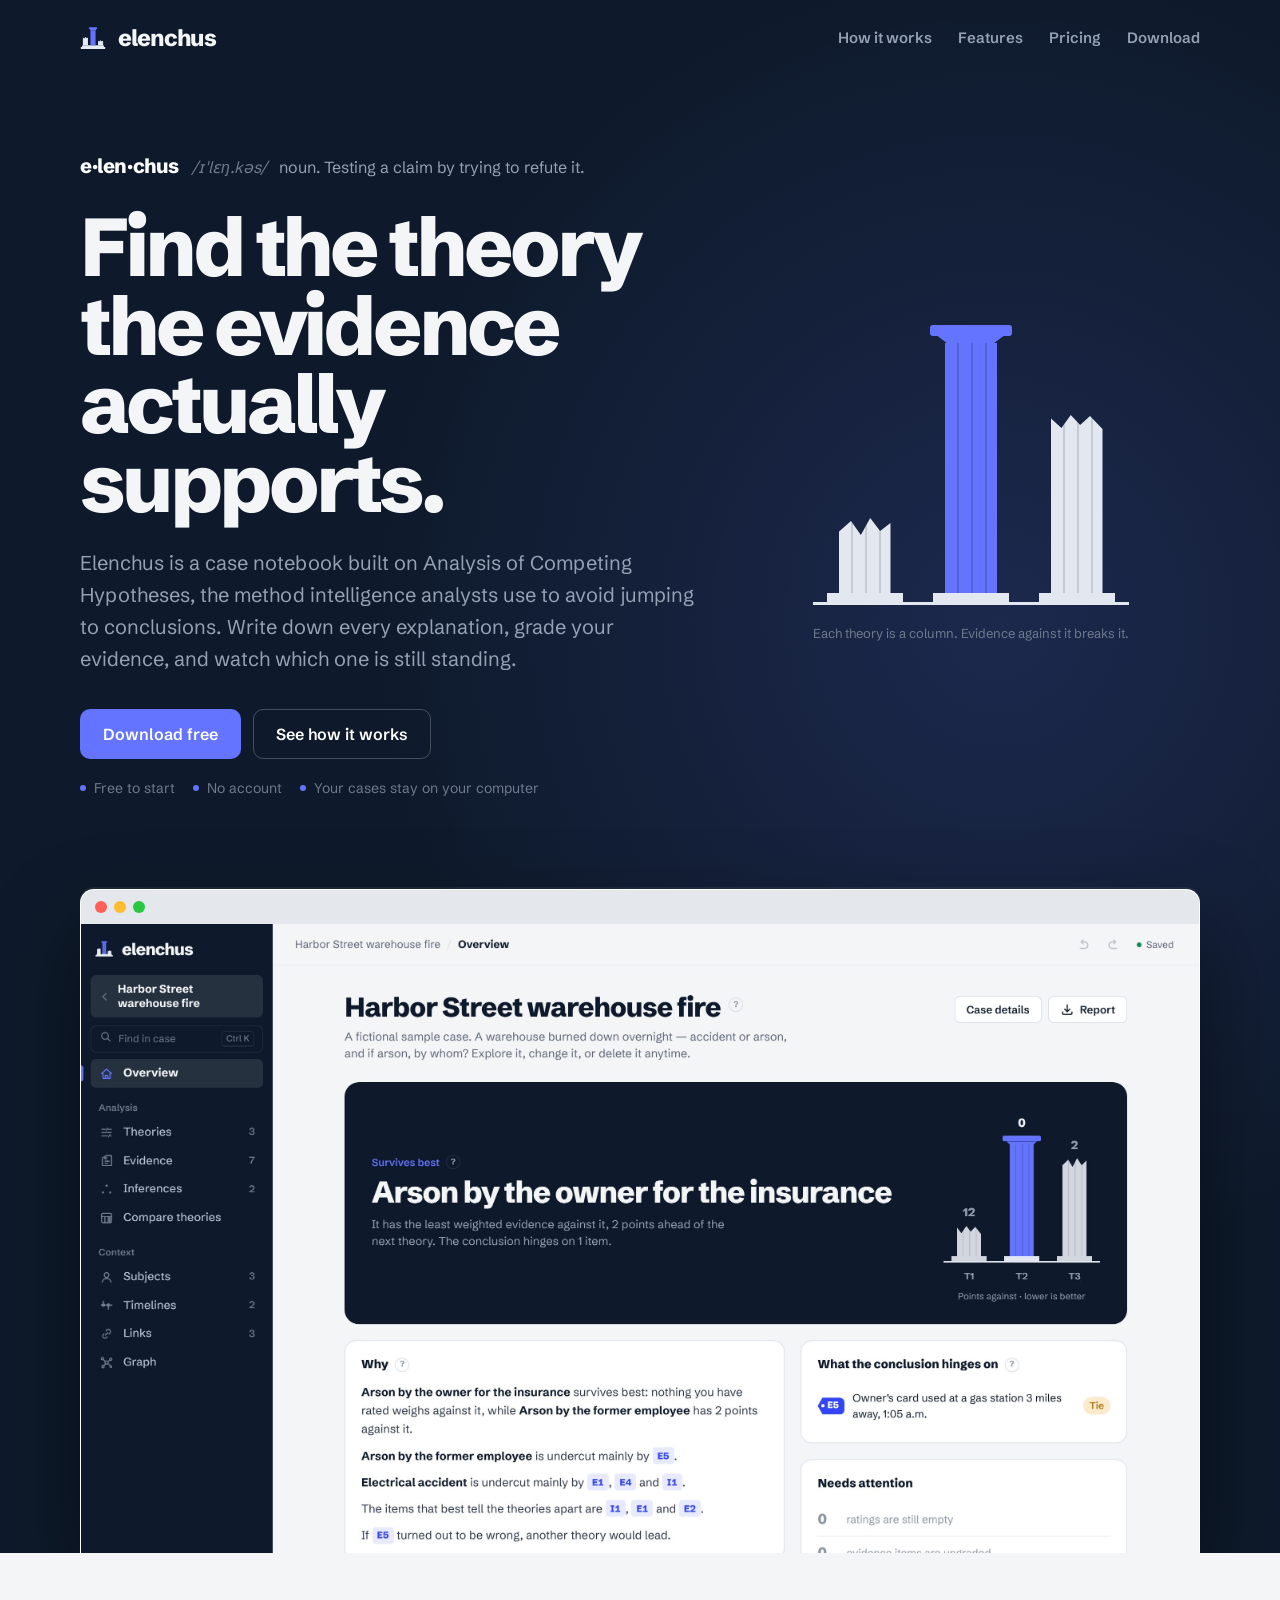
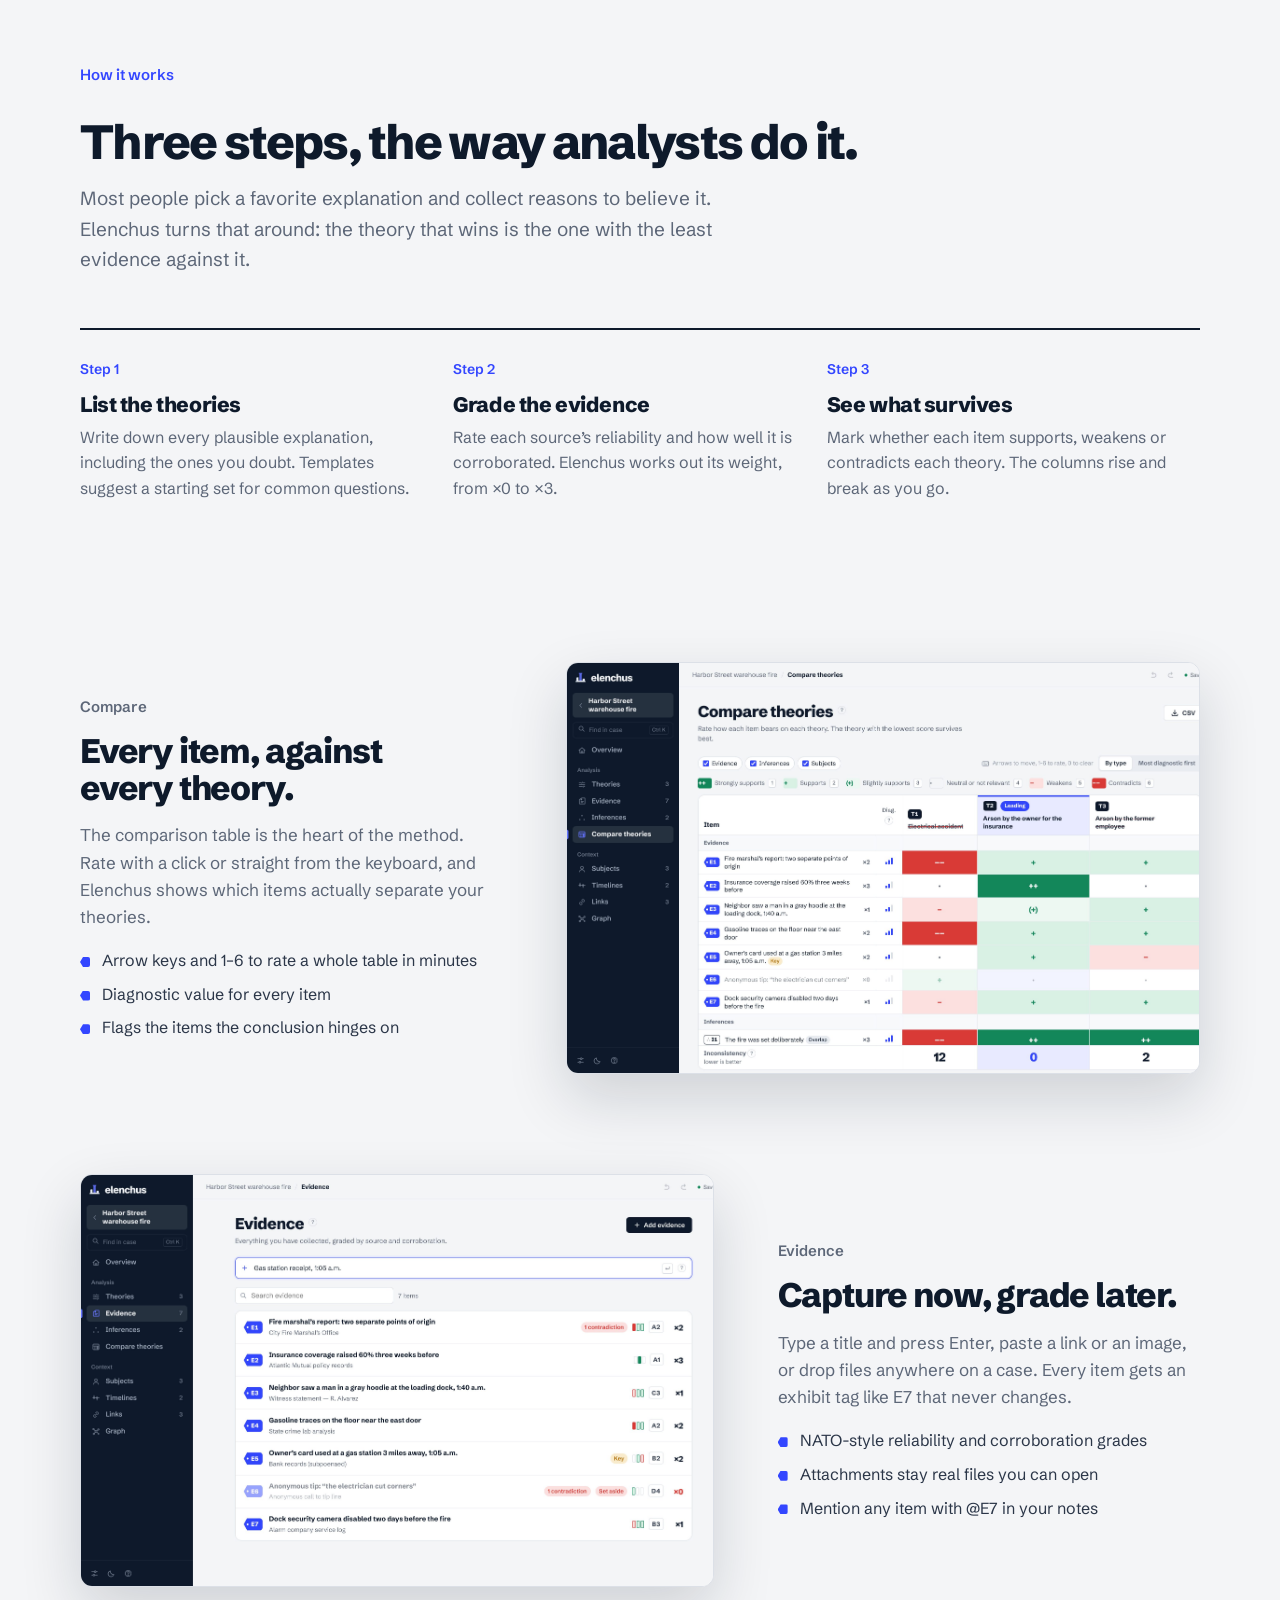
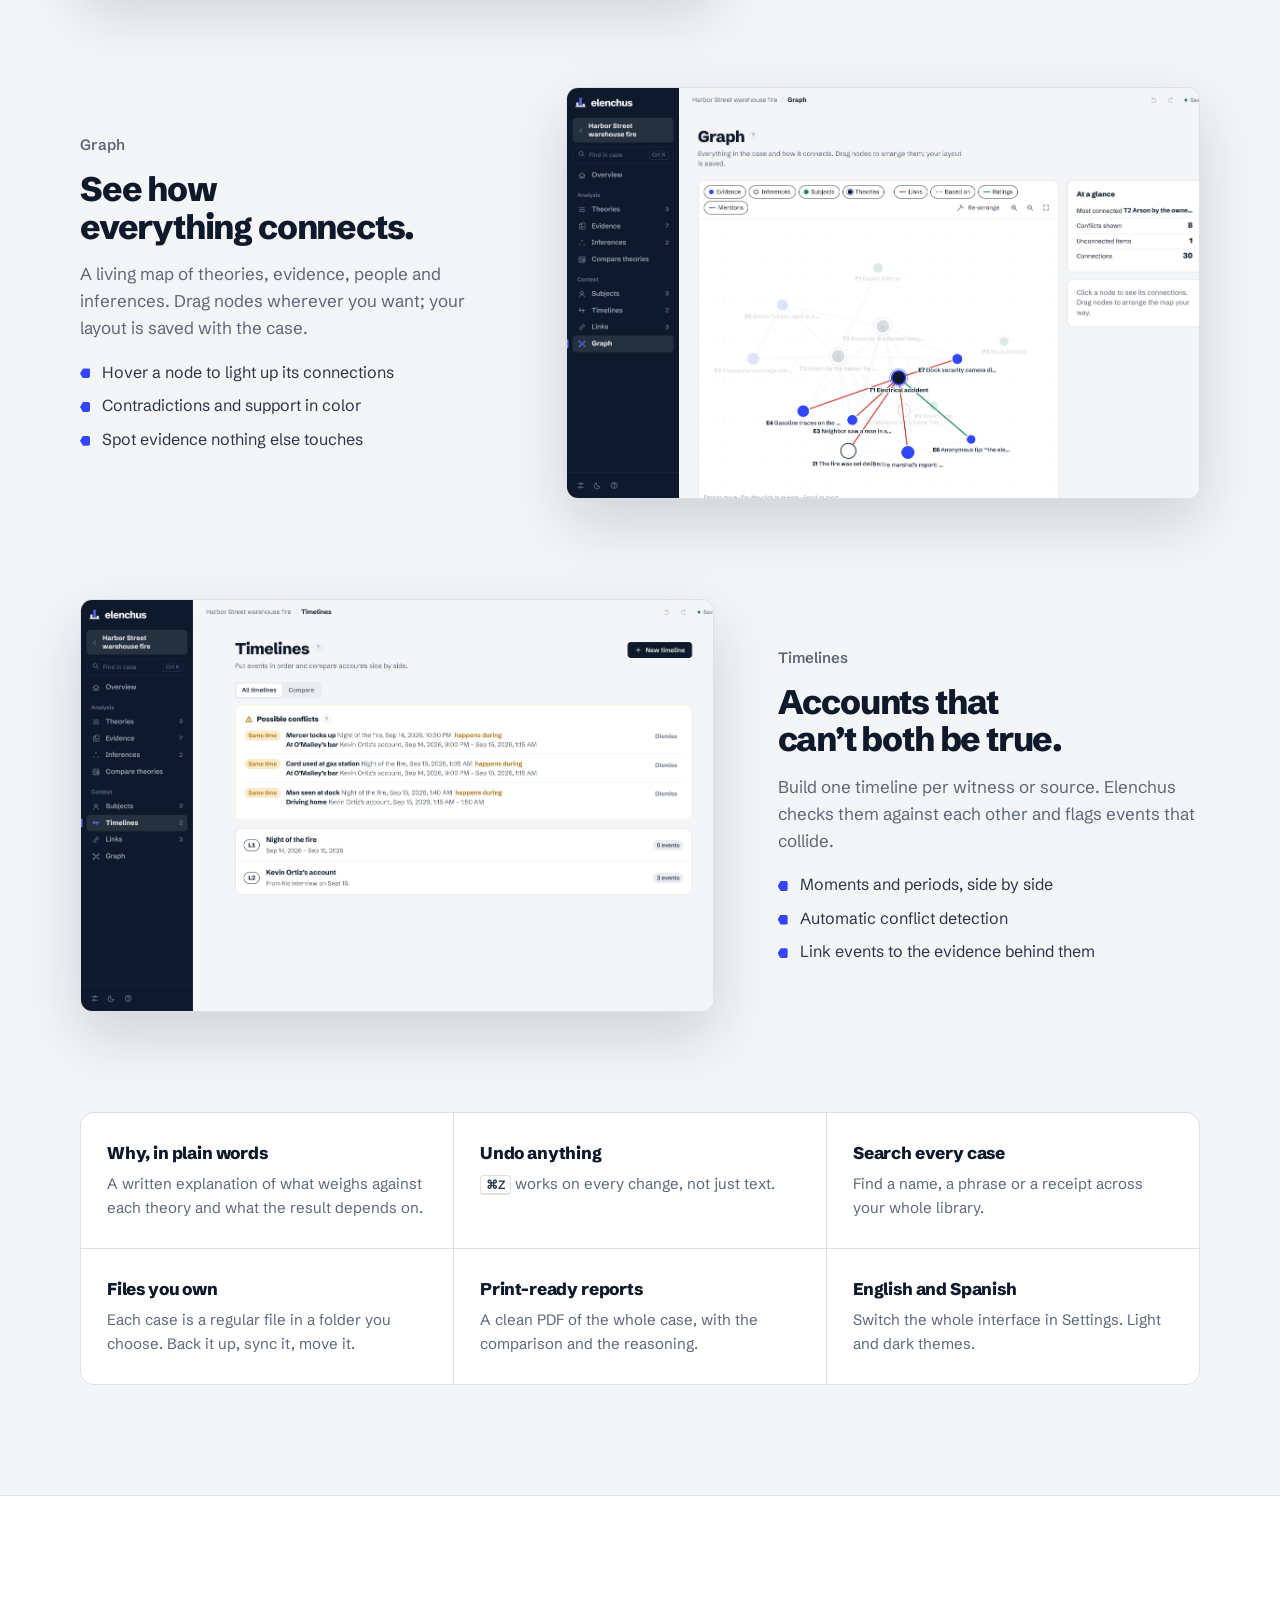
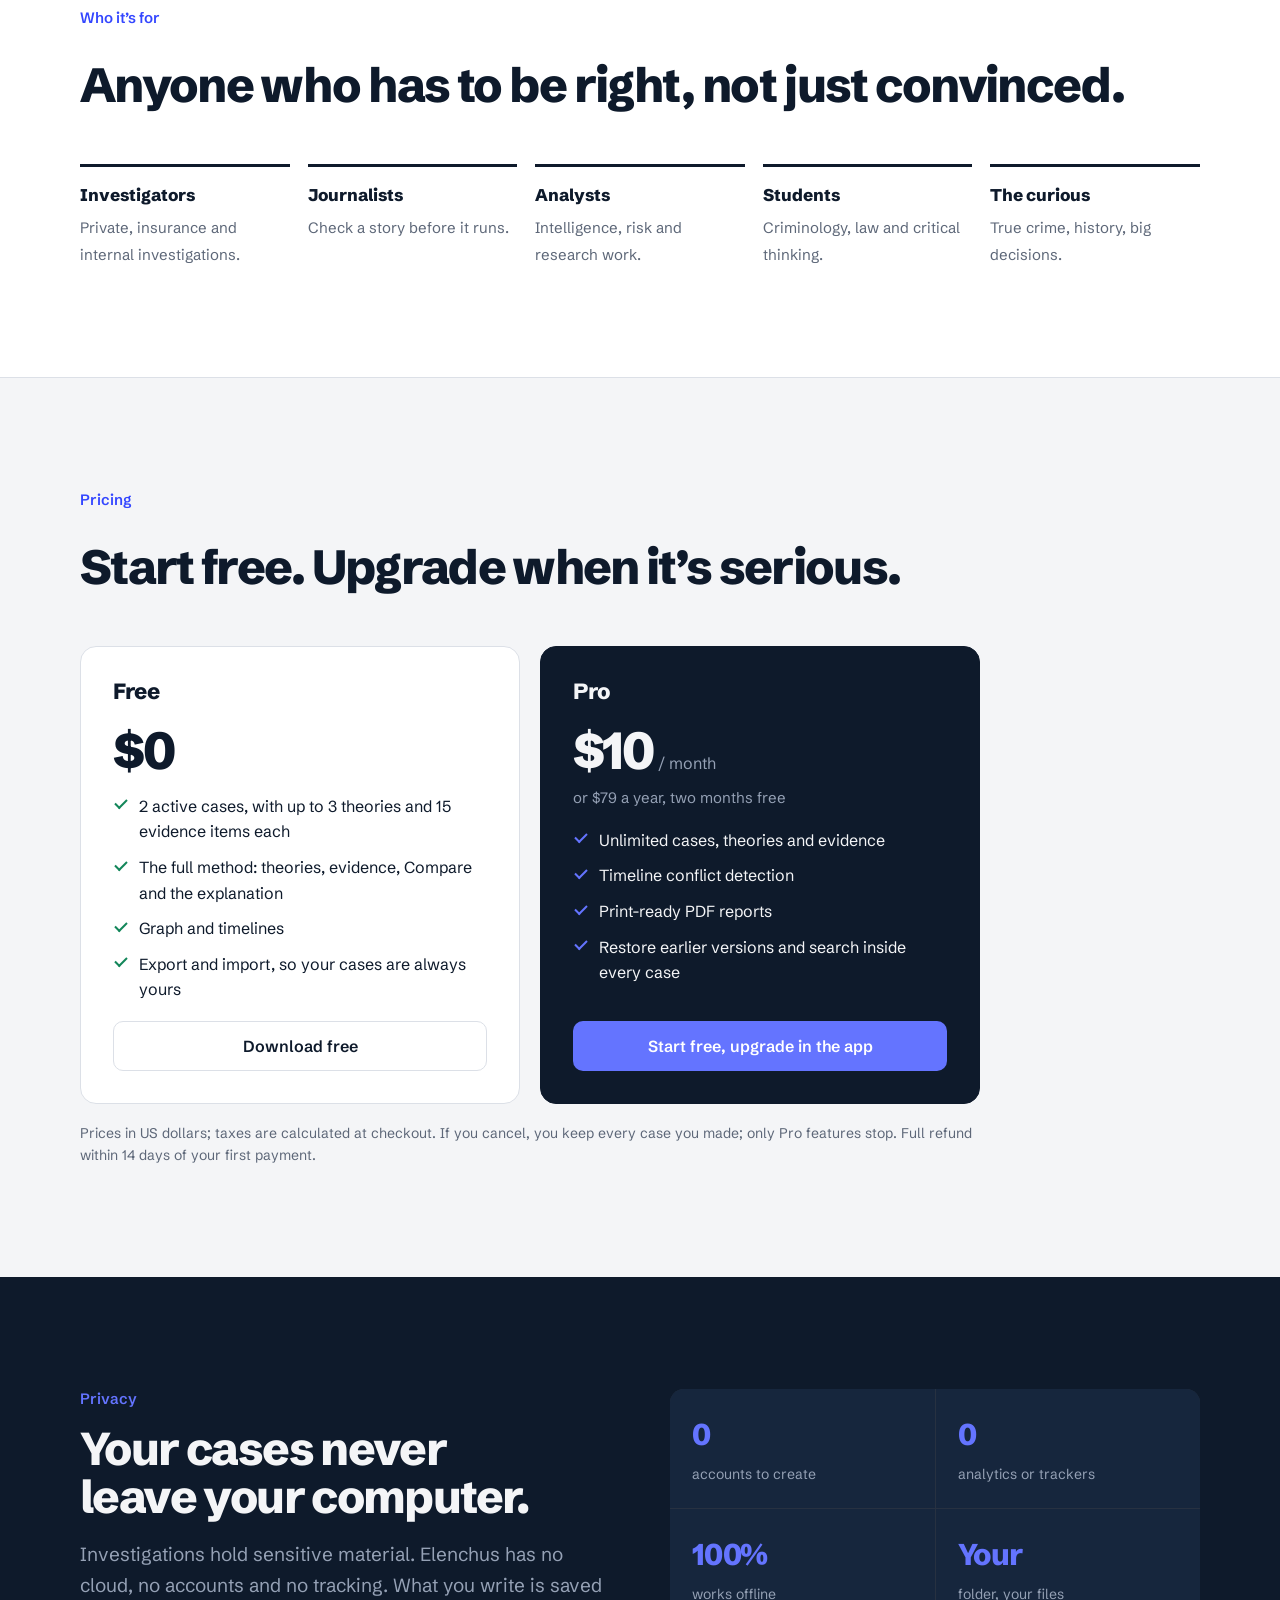
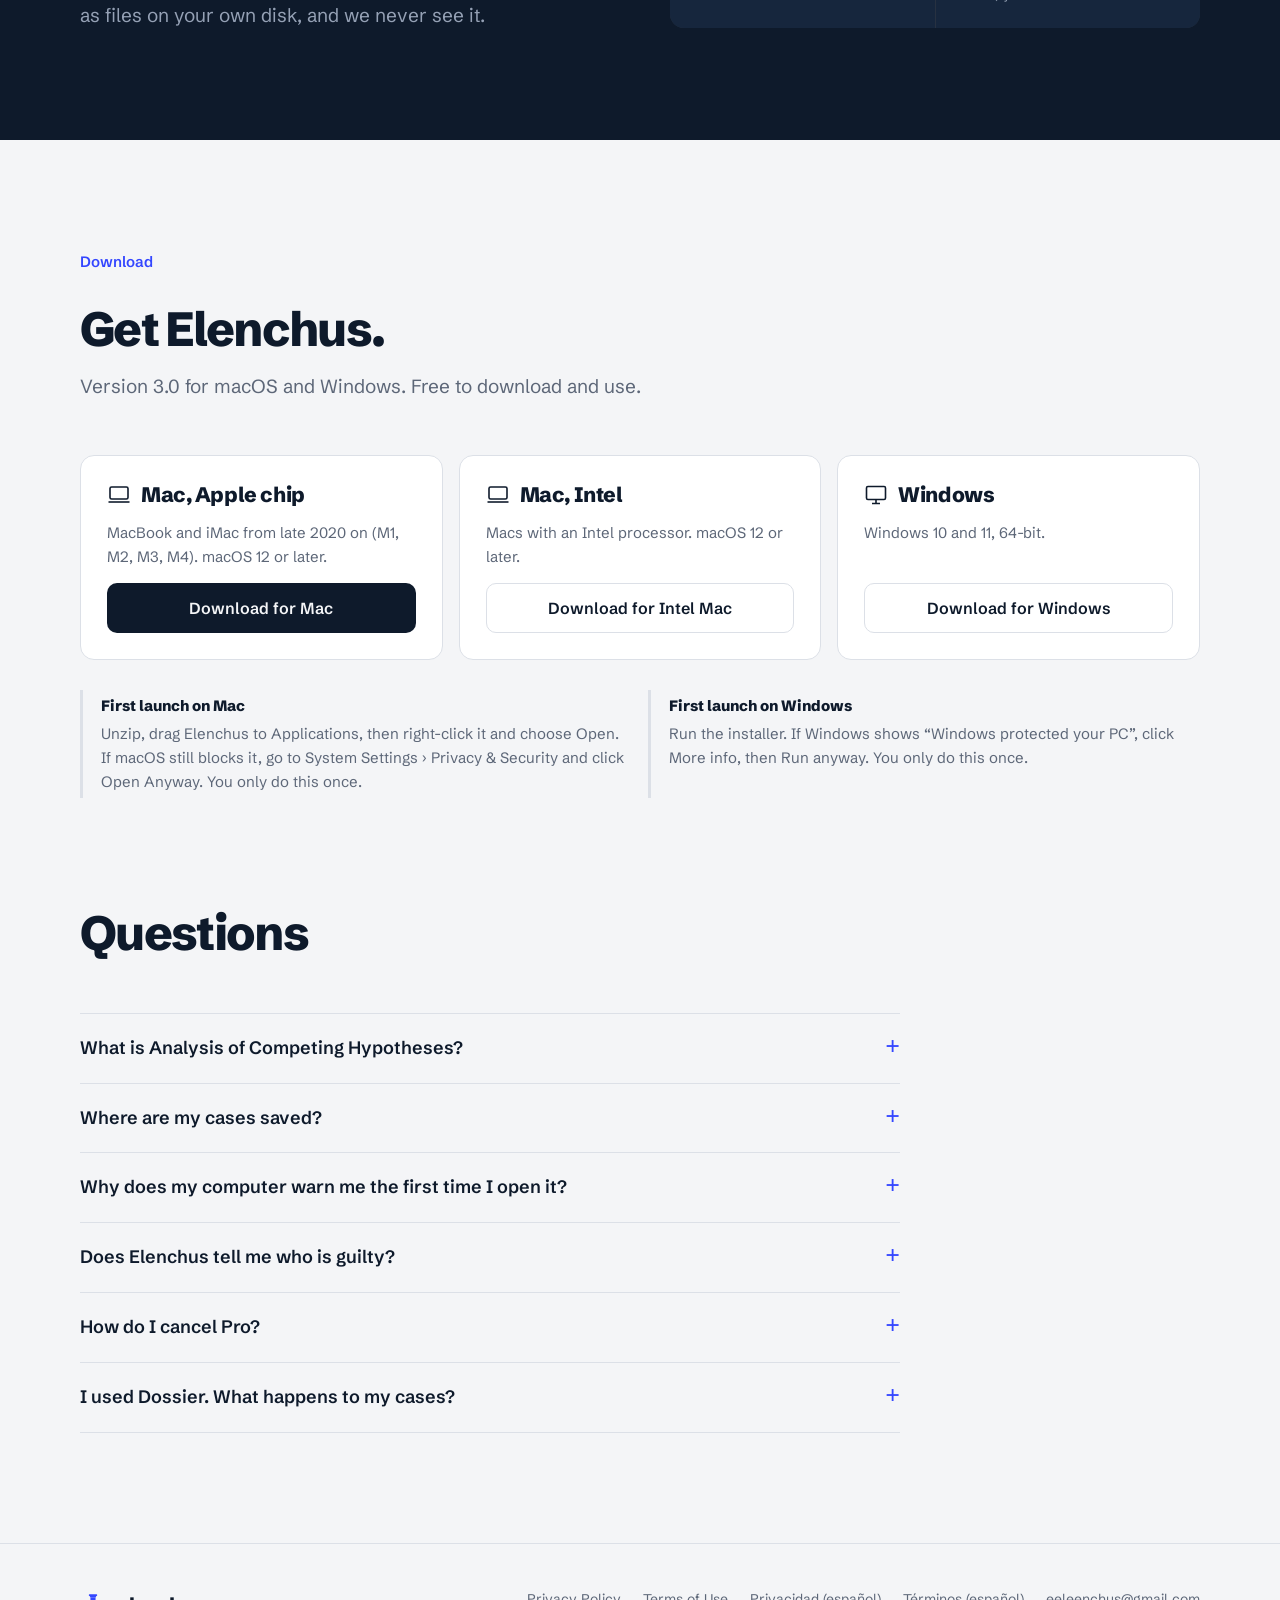
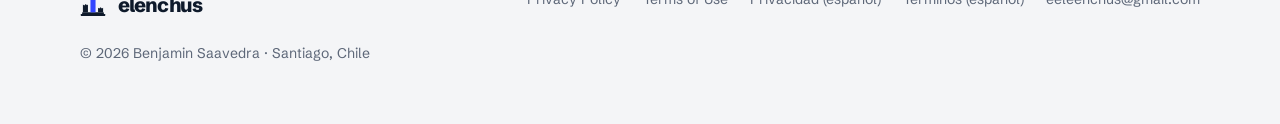
==== commit 7e89d958: "Add files via upload" ====
--- a/index.html
+++ b/index.html
@@ -116,14 +116,14 @@
       <div class="plan">
         <h3>Free</h3>
         <div class="price">$0</div>
-        <ul><li>2 active cases</li><li>The full method: theories, evidence, Compare and the explanation</li><li>Graph and timelines</li><li>The complete sample case</li></ul>
+        <ul><li>2 active cases, with up to 3 theories and 15 evidence items each</li><li>The full method: theories, evidence, Compare and the explanation</li><li>Graph and timelines</li><li>Export and import, so your cases are always yours</li></ul>
         <a class="btn btn-line" href="#download">Download free</a>
       </div>
       <div class="plan pro">
         <h3>Pro</h3>
         <div class="price">$10<small>/ month</small></div>
         <p class="alt">or $79 a year, two months free</p>
-        <ul><li>Unlimited cases, theories and evidence</li><li>Timeline conflict detection</li><li>PDF reports, export and import</li><li>Version history and search across cases</li></ul>
+        <ul><li>Unlimited cases, theories and evidence</li><li>Timeline conflict detection</li><li>Print-ready PDF reports</li><li>Restore earlier versions and search inside every case</li></ul>
         <a class="btn btn-lead" href="#download" data-checkout>Start free, upgrade in the app</a>
       </div>
     </div>
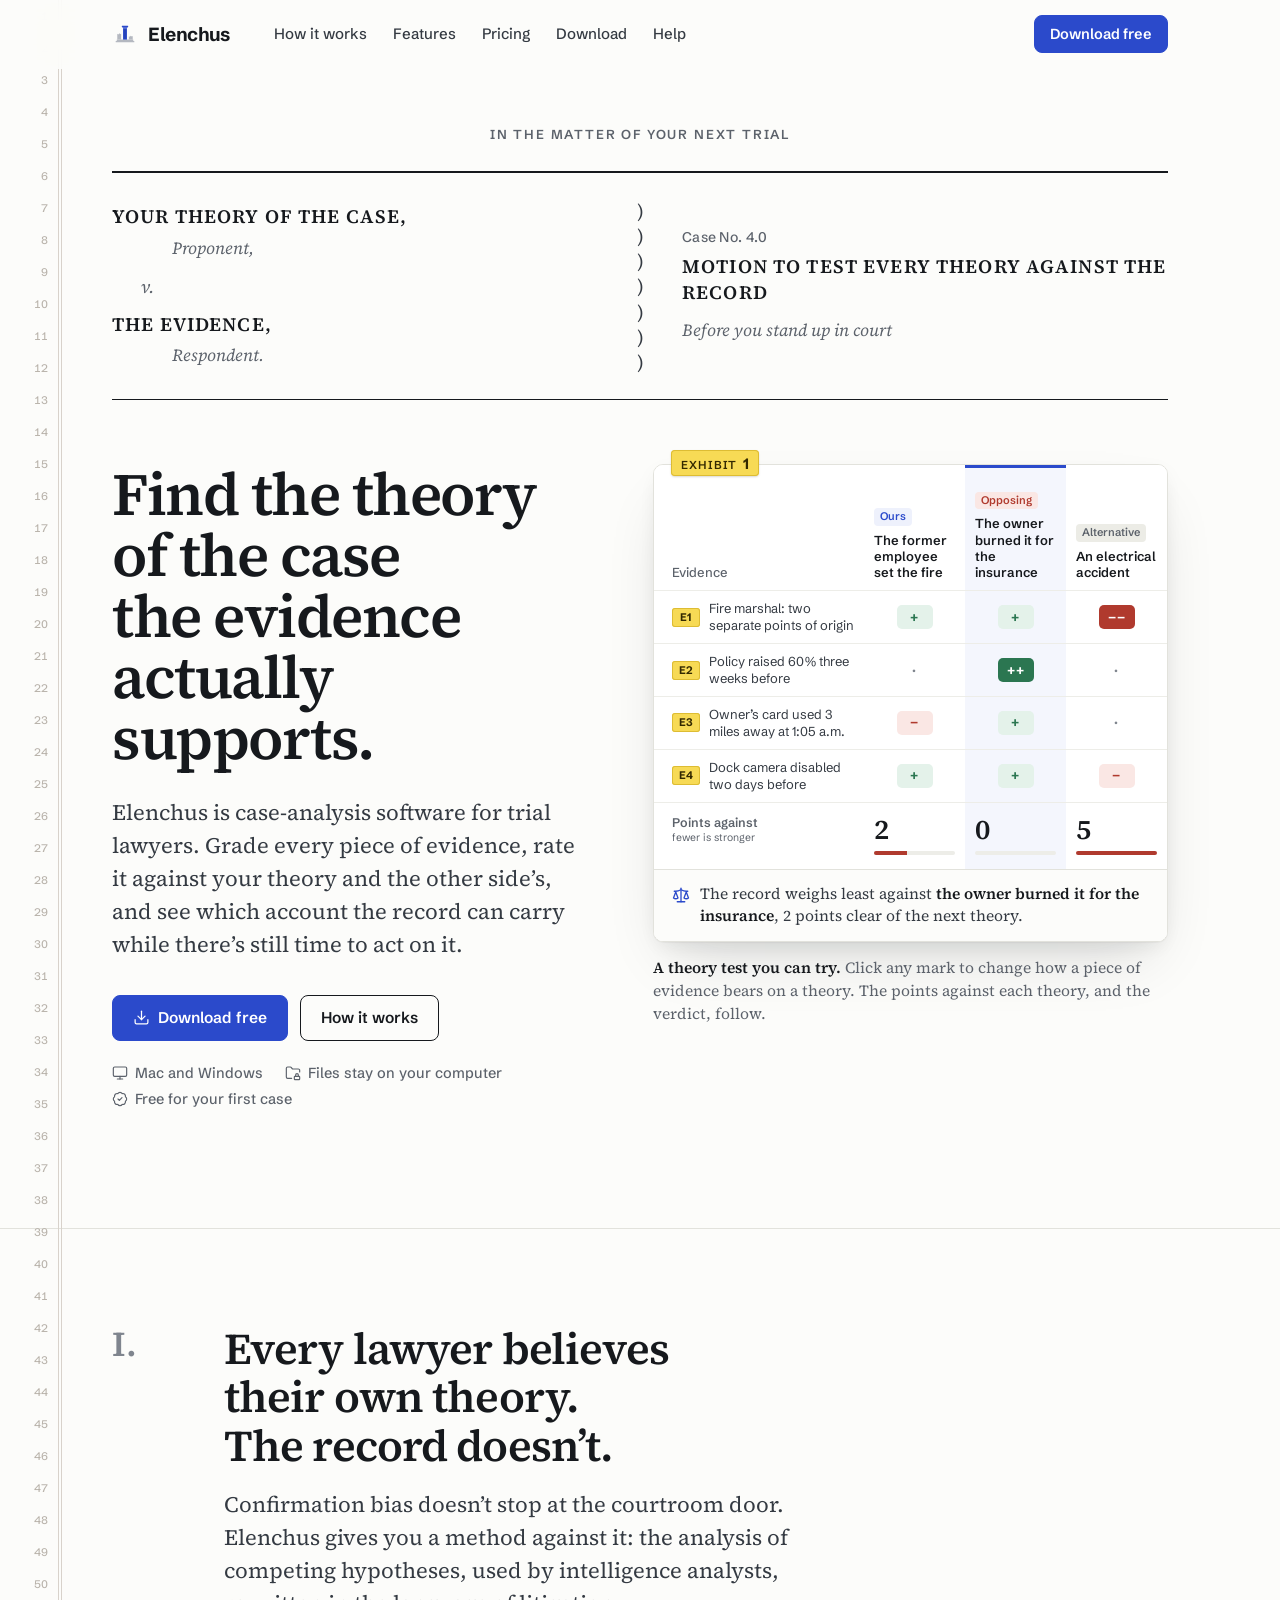
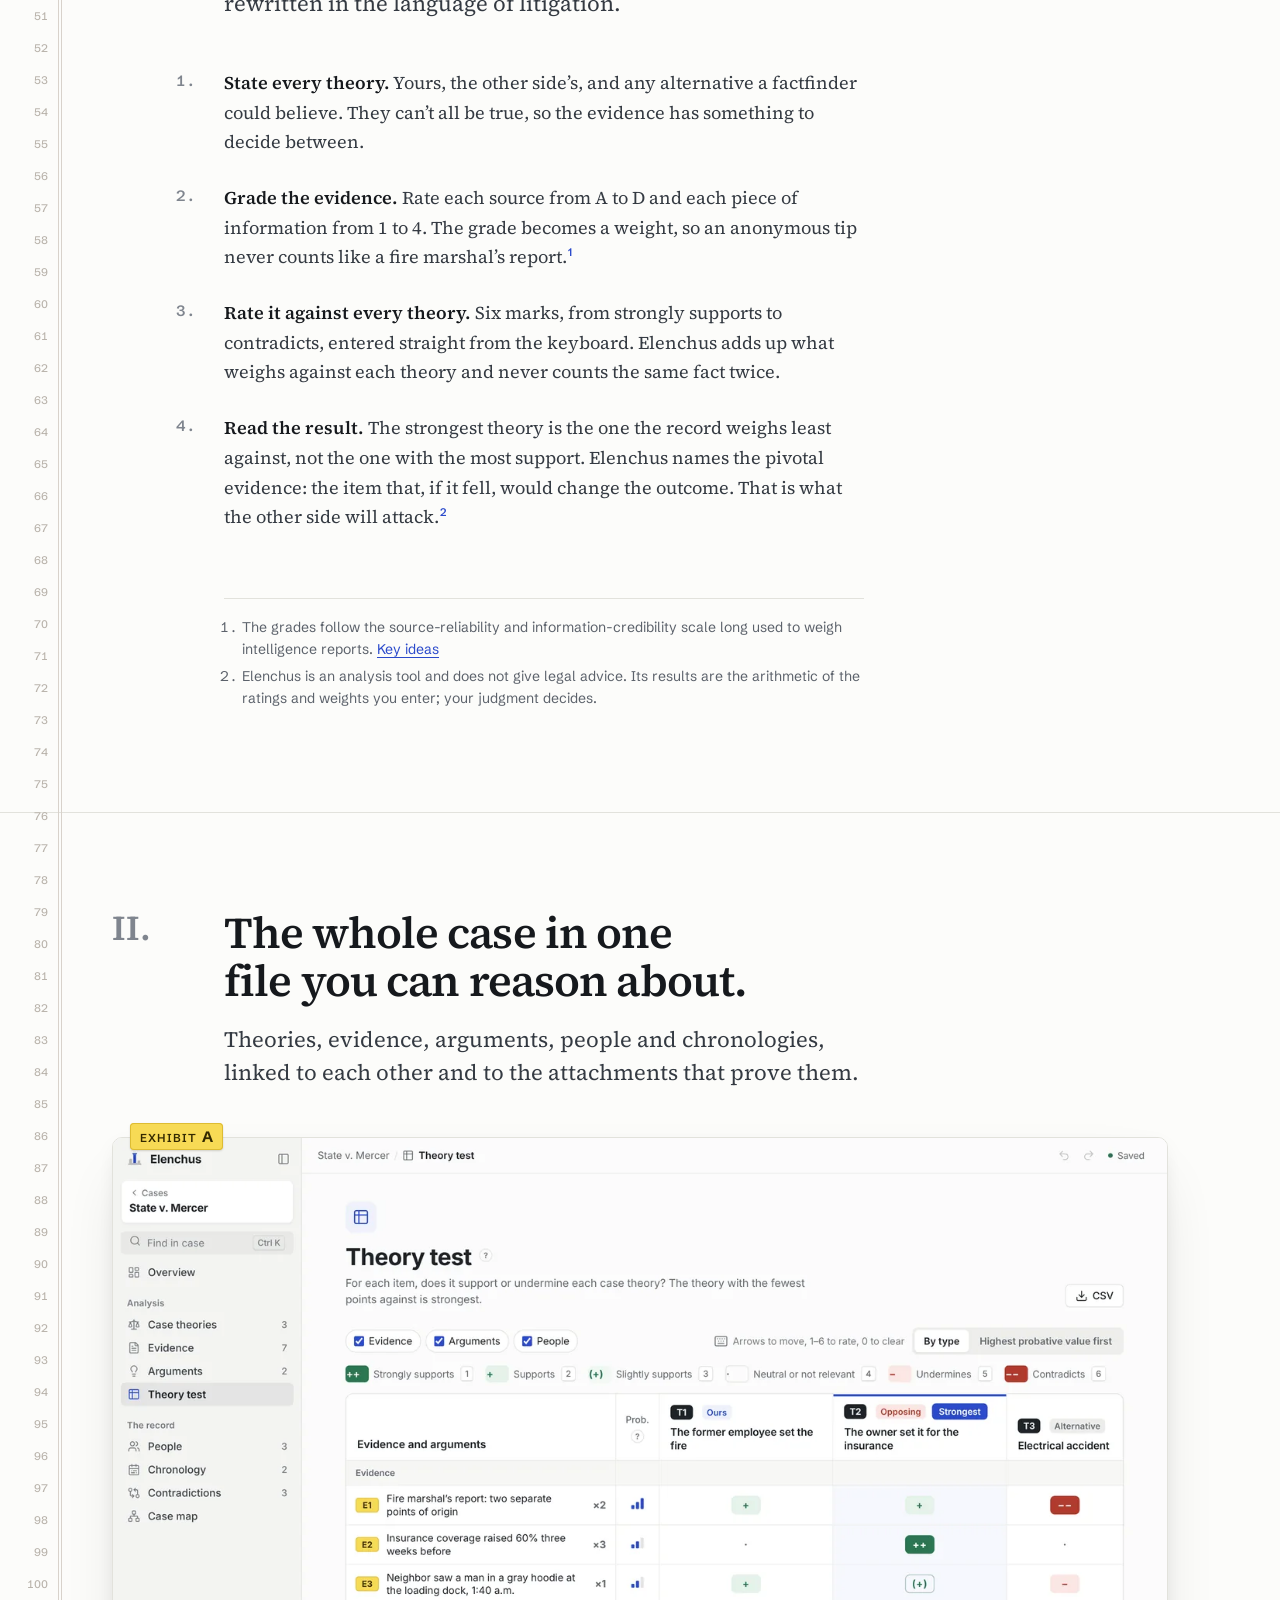
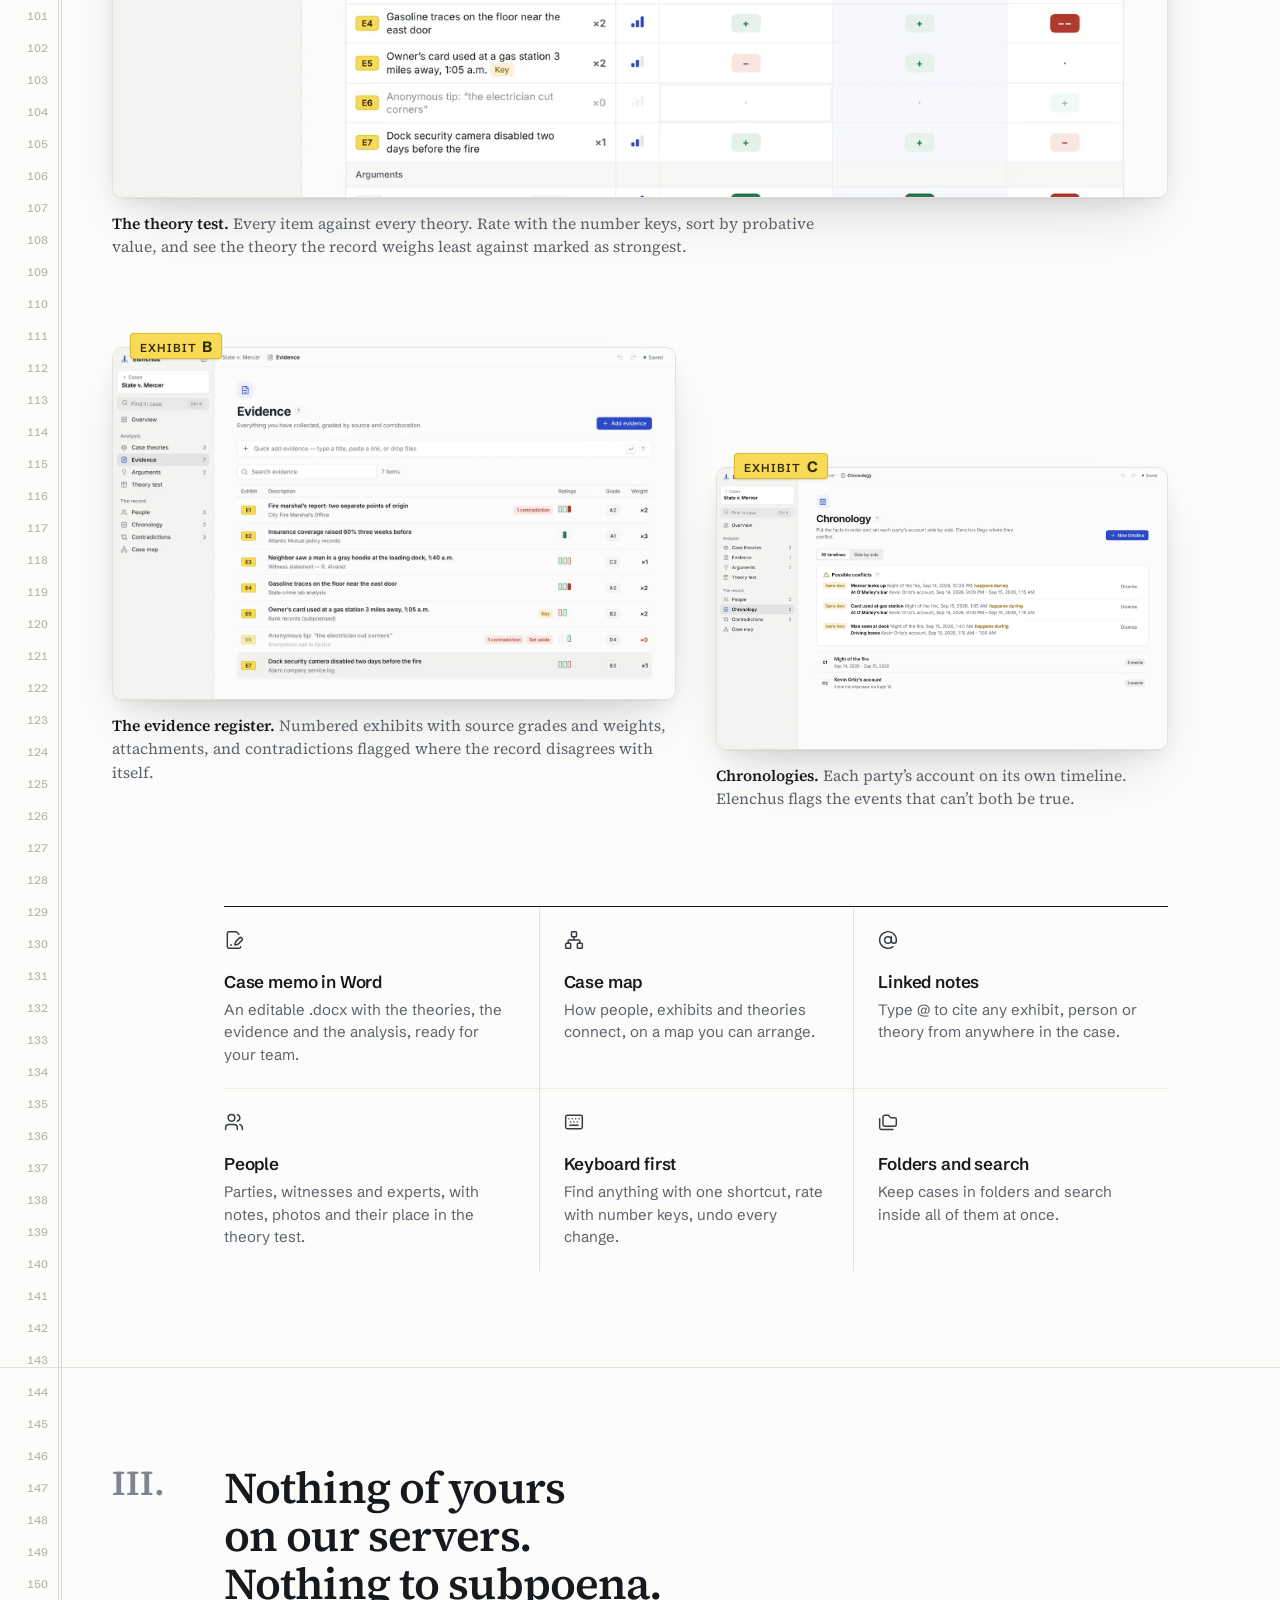
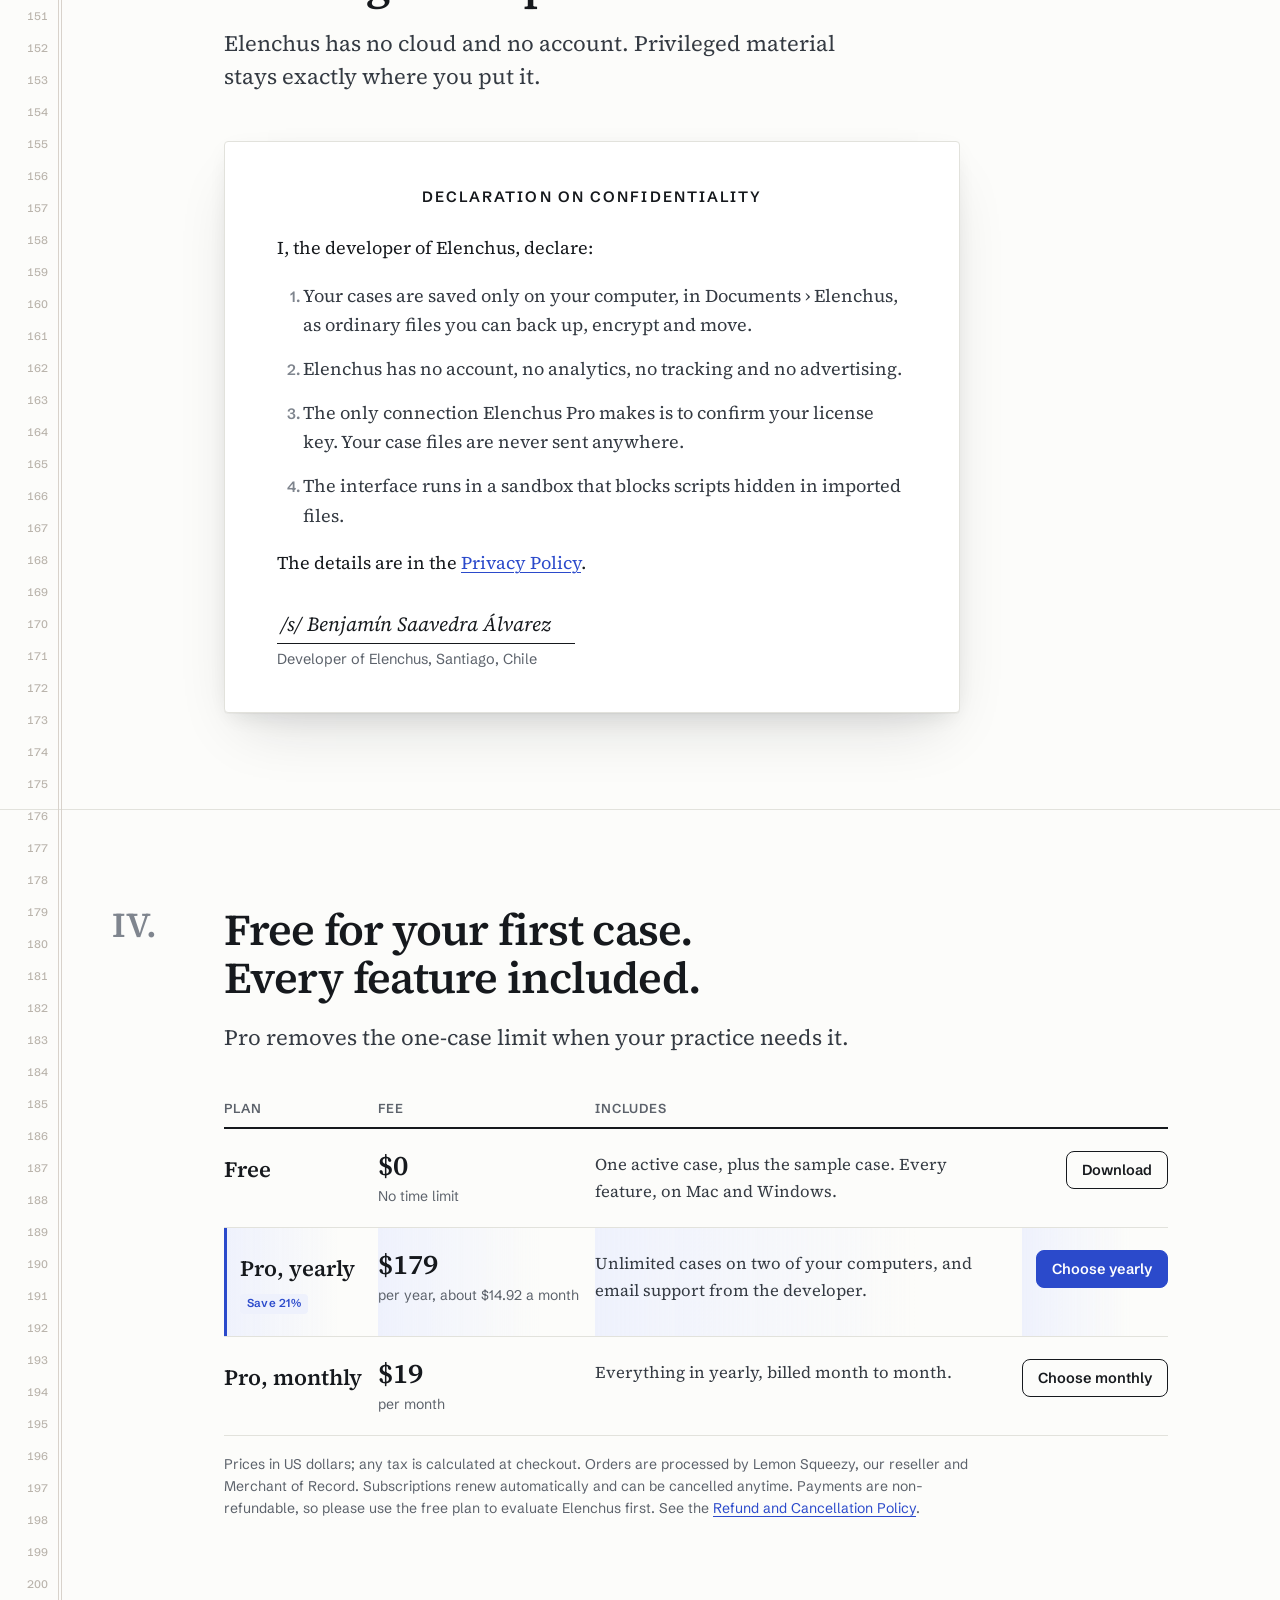
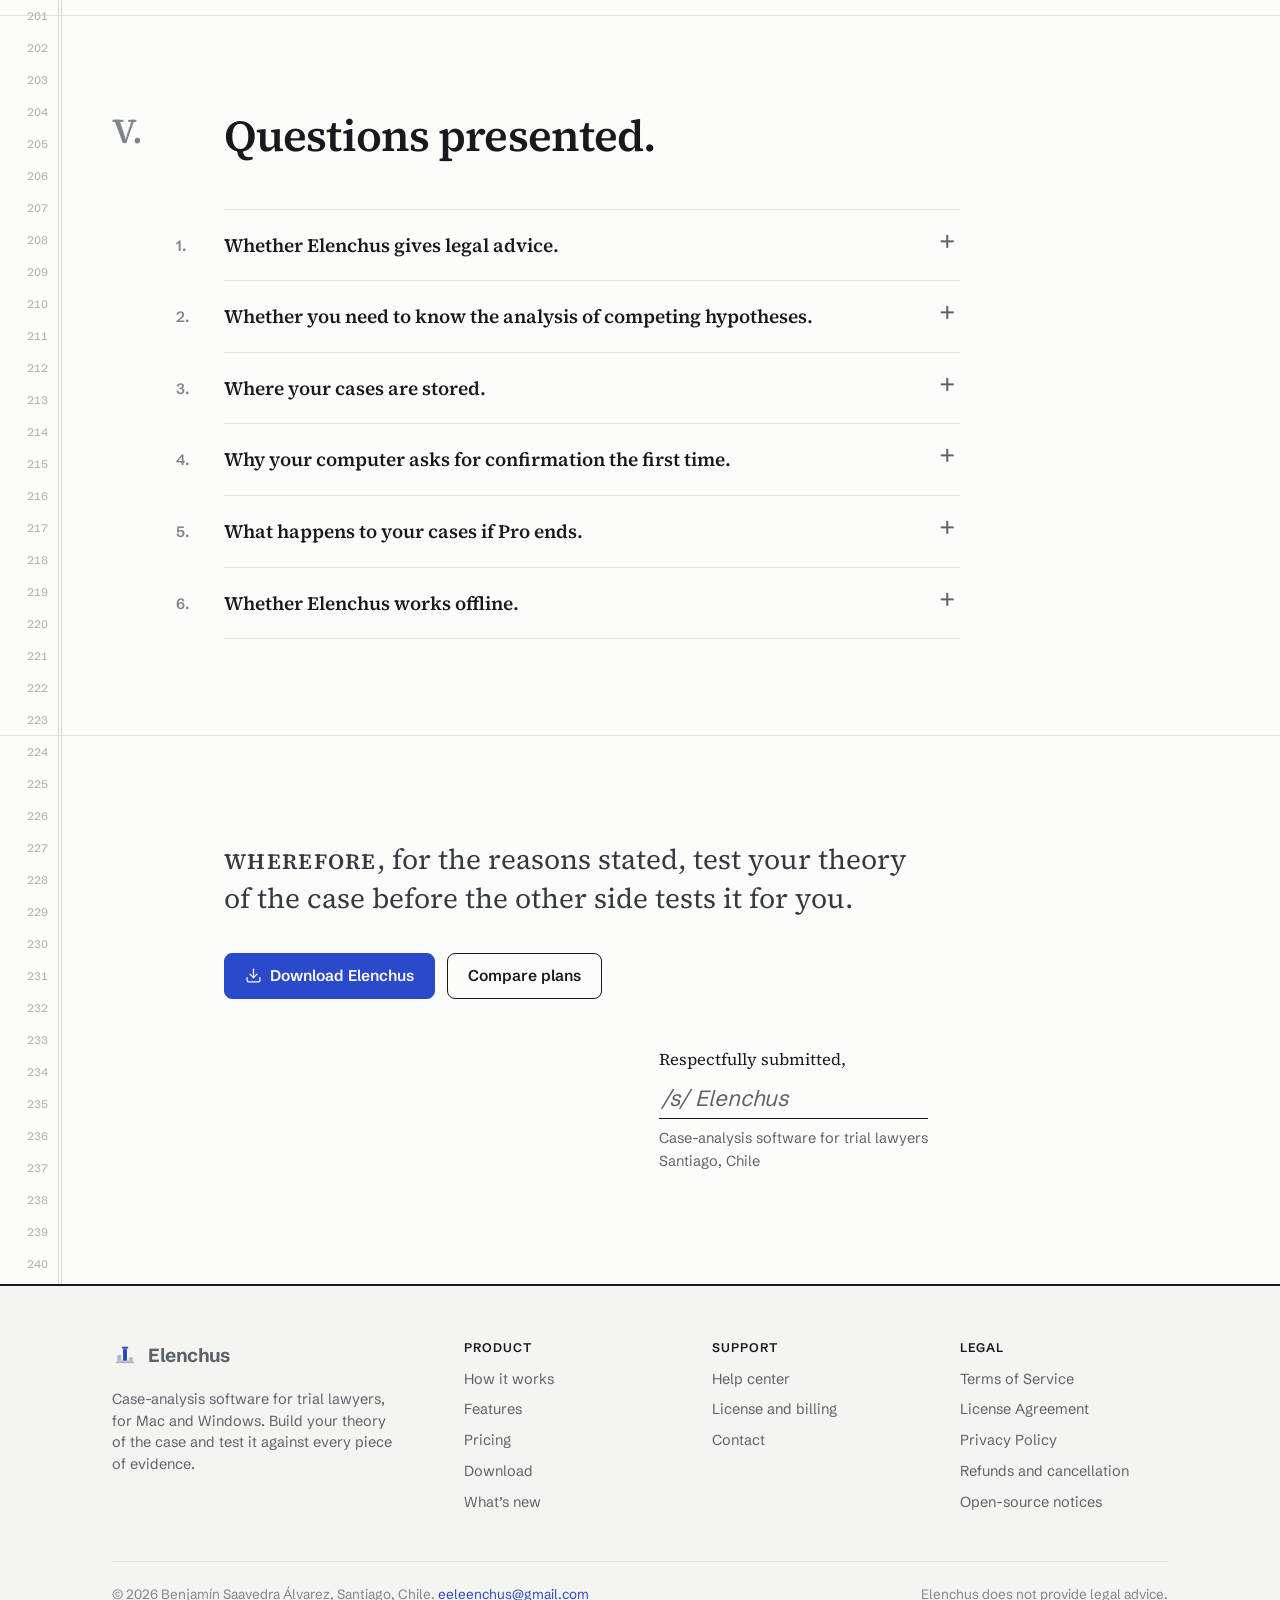
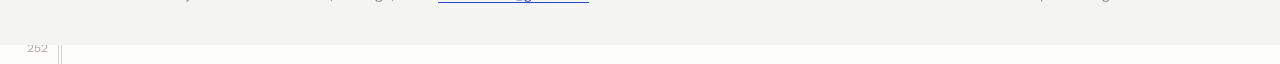
==== commit 16964c85: "Add files via upload" ====
--- a/index.html
+++ b/index.html
@@ -2,196 +2,230 @@
 <html lang="en">
 <head>
 <meta charset="utf-8">
-<meta name="viewport" content="width=device-width, initial-scale=1, viewport-fit=cover">
-<title>Elenchus — Test your theories against the evidence</title>
-<meta name="description" content="Elenchus is a desktop app for structured case analysis. List competing theories, grade your evidence, and see which explanation survives. Private: your cases never leave your computer.">
-<meta property="og:title" content="Elenchus">
-<meta property="og:description" content="Find the theory the evidence actually supports. A private desktop app built on Analysis of Competing Hypotheses.">
-<meta property="og:image" content="img/overview.jpg">
-<meta name="theme-color" content="#0E1A2B">
-<link rel="icon" href="img/favicon-32.png" type="image/png">
+<meta name="viewport" content="width=device-width, initial-scale=1">
+<title>Elenchus: test your theory of the case against the evidence</title>
+<meta name="description" content="Case-analysis software for trial lawyers. Grade every piece of evidence, test your theory against the other side&#x27;s, and find the weak points before trial. Mac and Windows. Free for your first case.">
+<link rel="canonical" href="https://eeleenchus.github.io/">
+<meta property="og:type" content="website">
+<meta property="og:site_name" content="Elenchus">
+<meta property="og:title" content="Elenchus: test your theory of the case against the evidence">
+<meta property="og:description" content="Case-analysis software for trial lawyers. Grade every piece of evidence, test your theory against the other side&#x27;s, and find the weak points before trial. Mac and Windows. Free for your first case.">
+<meta property="og:url" content="https://eeleenchus.github.io/">
+<meta property="og:image" content="https://eeleenchus.github.io/img/og.png">
+<meta name="twitter:card" content="summary_large_image">
+<meta name="theme-color" content="#FCFCFA">
+<link rel="icon" type="image/png" sizes="32x32" href="img/favicon-32.png">
 <link rel="apple-touch-icon" href="img/apple-touch-icon.png">
-<link rel="stylesheet" href="style.css">
+<link rel="preload" href="fonts/source-serif-4-latin-600-normal.woff2" as="font" type="font/woff2" crossorigin>
+<link rel="preload" href="fonts/source-serif-4-latin-400-normal.woff2" as="font" type="font/woff2" crossorigin>
+<link rel="stylesheet" href="assets/site.css?v=1793652446">
+<script src="assets/site.js?v=1793652446" defer></script>
 </head>
 <body>
-
-<header class="top"><div class="wrap">
-  <a class="logo" href="#"><svg viewBox="0 0 64 64" aria-hidden="true"><rect x="9" y="49" width="46" height="3.6" rx=".9" fill="#E6EAF2"/><rect x="11.5" y="45.8" width="41" height="3.2" rx=".7" fill="#E6EAF2"/><path d="M13 45.8V31.2l2.6 1.9 2.7-3 2.4 2.4 1.8-1.5v14.8Z" fill="#E6EAF2"/><path d="M41.5 45.8v-8.4l2.2 1.4 2.5-2.6 2.6 2.2 2.2-1.2v8.6Z" fill="#E6EAF2"/><rect x="24.2" y="11.6" width="15.6" height="3.6" rx=".9" fill="#6474FF"/><path d="M25.6 15.2h12.8l-1.6 2.6H27.2Z" fill="#6474FF"/><rect x="27.2" y="17.8" width="9.6" height="28" fill="#6474FF"/></svg>elenchus</a>
-  <nav><a href="#how">How it works</a><a href="#features">Features</a><a href="#pricing">Pricing</a><a href="#download">Download</a></nav>
-</div></header>
-
-<div class="hero">
-  <div class="wrap">
-    <div class="hero-grid">
+<div class="rail" aria-hidden="true"></div>
+<a class="skip" href="#main">Skip to content</a>
+<header class="top">
+  <div class="wrap">
+    <a class="logo" href="./" aria-label="Elenchus home"><img src="img/mark.svg" alt="" width="26" height="26">Elenchus</a>
+    <nav class="nav" id="nav" aria-label="Main">
+      <a href="./#method" >How it works</a>
+      <a href="./#record" >Features</a>
+      <a href="pricing.html" >Pricing</a>
+      <a href="download.html" >Download</a>
+      <a href="help.html" >Help</a>
+    </nav>
+    <div class="top-cta">
+      <a class="btn btn-primary btn-sm" href="download.html">Download free</a>
+    </div>
+    <button class="menu-btn" aria-label="Menu" aria-expanded="false" aria-controls="nav"><svg class="i" aria-hidden="true" xmlns="http://www.w3.org/2000/svg" viewBox="0 0 24 24" fill="none" stroke="currentColor" stroke-width="2" stroke-linecap="round" stroke-linejoin="round" > <line x1="4" x2="20" y1="12" y2="12" /> <line x1="4" x2="20" y1="6" y2="6" /> <line x1="4" x2="20" y1="18" y2="18" /> </svg></button>
+  </div>
+</header>
+<main id="main">
+<template id="ic-scale"><svg class="i" aria-hidden="true" xmlns="http://www.w3.org/2000/svg" viewBox="0 0 24 24" fill="none" stroke="currentColor" stroke-width="2" stroke-linecap="round" stroke-linejoin="round" > <path d="m16 16 3-8 3 8c-.87.65-1.92 1-3 1s-2.13-.35-3-1Z" /> <path d="m2 16 3-8 3 8c-.87.65-1.92 1-3 1s-2.13-.35-3-1Z" /> <path d="M7 21h10" /> <path d="M12 3v18" /> <path d="M3 7h2c2 0 5-1 7-2 2 1 5 2 7 2h2" /> </svg></template>
+<div class="wrap">
+  <section class="filing" aria-label="Introduction">
+    <p class="court">In the matter of your next trial</p>
+    <div class="caption" aria-hidden="true">
+      <div class="parties">
+        <div class="party">Your theory of the case,</div>
+        <div class="role">Proponent,</div>
+        <div class="versus">v.</div>
+        <div class="party">The evidence,</div>
+        <div class="role">Respondent.</div>
+      </div>
+      <div class="paren"><span>)</span><span>)</span><span>)</span><span>)</span><span>)</span><span>)</span><span>)</span></div>
+      <div class="matter">
+        <span class="no">Case No. 4.0</span>
+        <span class="title">Motion to test every theory against the record</span>
+        <span class="judge">Before you stand up in court</span>
+      </div>
+    </div>
+
+    <div class="hero">
       <div>
-        <p class="dict"><b>e·len·chus</b> <i>/ɪˈlɛŋ.kəs/</i> <span>noun. Testing a claim by trying to refute it.</span></p>
-        <h1>Find the theory the evidence actually supports.</h1>
-        <p class="lede">Elenchus is a case notebook built on Analysis of Competing Hypotheses, the method intelligence analysts use to avoid jumping to conclusions. Write down every explanation, grade your evidence, and watch which one is still standing.</p>
-        <div class="cta">
-          <a class="btn btn-lead" href="#download" data-os-cta>Download free</a>
-          <a class="btn btn-ghost" href="#how">See how it works</a>
+        <h1 class="h1">Find the theory of the case the evidence actually supports.</h1>
+        <p class="lede">Elenchus is case-analysis software for trial lawyers. Grade every piece of evidence, rate it against your theory and the other side’s, and see which account the record can carry while there’s still time to act on it.</p>
+        <div class="cta-row">
+          <a class="btn btn-primary" href="download.html"><svg class="i" aria-hidden="true" xmlns="http://www.w3.org/2000/svg" viewBox="0 0 24 24" fill="none" stroke="currentColor" stroke-width="2" stroke-linecap="round" stroke-linejoin="round" > <path d="M21 15v4a2 2 0 0 1-2 2H5a2 2 0 0 1-2-2v-4" /> <polyline points="7 10 12 15 17 10" /> <line x1="12" x2="12" y1="15" y2="3" /> </svg>Download free</a>
+          <a class="btn" href="#method">How it works</a>
         </div>
-        <p class="reassure"><span>Free to start</span><span>No account</span><span>Your cases stay on your computer</span></p>
-      </div>
-      <div class="temple" aria-label="Three theories drawn as columns. Theory 2 has no evidence against it and stands; theories 1 and 3 are broken.">
-        <div class="colonnade">
-          <div class="col broken"><span class="pillar" style="--h:.3"><span class="shaft"></span></span><span class="plinth"></span></div>
-          <div class="col lead"><span class="pillar" style="--h:1"><span class="cap"></span><span class="shaft"></span></span><span class="plinth"></span></div>
-          <div class="col broken b2"><span class="pillar" style="--h:.72"><span class="shaft"></span></span><span class="plinth"></span></div>
-        </div>
-        <p class="temple-note">Each theory is a column. Evidence against it breaks it.</p>
-      </div>
-    </div>
-    <div class="shot"><div class="window"><div class="window-bar"><i></i><i></i><i></i></div><img src="img/overview.jpg" width="2800" height="1760" alt="The Elenchus overview: the leading theory, a column chart of the theories, and a plain-language explanation of why it leads."></div></div>
-  </div>
+        <p class="facts-line"><span><svg class="i" aria-hidden="true" xmlns="http://www.w3.org/2000/svg" viewBox="0 0 24 24" fill="none" stroke="currentColor" stroke-width="2" stroke-linecap="round" stroke-linejoin="round" > <rect width="20" height="14" x="2" y="3" rx="2" /> <line x1="8" x2="16" y1="21" y2="21" /> <line x1="12" x2="12" y1="17" y2="21" /> </svg>Mac and Windows</span><span><svg class="i" aria-hidden="true" xmlns="http://www.w3.org/2000/svg" viewBox="0 0 24 24" fill="none" stroke="currentColor" stroke-width="2" stroke-linecap="round" stroke-linejoin="round" > <rect width="8" height="5" x="14" y="17" rx="1" /> <path d="M10 20H4a2 2 0 0 1-2-2V5a2 2 0 0 1 2-2h3.9a2 2 0 0 1 1.69.9l.81 1.2a2 2 0 0 0 1.67.9H20a2 2 0 0 1 2 2v2.5" /> <path d="M20 17v-2a2 2 0 1 0-4 0v2" /> </svg>Files stay on your computer</span><span><svg class="i" aria-hidden="true" xmlns="http://www.w3.org/2000/svg" viewBox="0 0 24 24" fill="none" stroke="currentColor" stroke-width="2" stroke-linecap="round" stroke-linejoin="round" > <path d="M3.85 8.62a4 4 0 0 1 4.78-4.77 4 4 0 0 1 6.74 0 4 4 0 0 1 4.78 4.78 4 4 0 0 1 0 6.74 4 4 0 0 1-4.77 4.78 4 4 0 0 1-6.75 0 4 4 0 0 1-4.78-4.77 4 4 0 0 1 0-6.76Z" /> <path d="m9 12 2 2 4-4" /> </svg>Free for your first case</span></p>
+      </div>
+      <figure class="exhibit">
+        <span class="sticker">Exhibit <b>1</b></span>
+        <div class="plate"><div class="demo" id="demo"></div></div>
+        <figcaption><b>A theory test you can try.</b> Click any mark to change how a piece of evidence bears on a theory. The points against each theory, and the verdict, follow.</figcaption>
+      </figure>
+    </div>
+  </section>
 </div>
 
-<section id="how">
-  <div class="wrap">
-    <div class="sec-head"><p class="kicker">How it works</p><h2>Three steps, the way analysts do it.</h2>
-      <p class="lede">Most people pick a favorite explanation and collect reasons to believe it. Elenchus turns that around: the theory that wins is the one with the least evidence against it.</p></div>
-    <ol class="steps">
-      <li><span class="n">Step 1</span><h3>List the theories</h3><p>Write down every plausible explanation, including the ones you doubt. Templates suggest a starting set for common questions.</p></li>
-      <li><span class="n">Step 2</span><h3>Grade the evidence</h3><p>Rate each source’s reliability and how well it is corroborated. Elenchus works out its weight, from ×0 to ×3.</p></li>
-      <li><span class="n">Step 3</span><h3>See what survives</h3><p>Mark whether each item supports, weakens or contradicts each theory. The columns rise and break as you go.</p></li>
-    </ol>
-  </div>
-</section>
-
-<section id="features" style="padding-top:0">
-  <div class="wrap">
-    <div class="feature">
-      <div class="f-text"><p class="kicker">Compare</p><h3>Every item, against every theory.</h3>
-        <p>The comparison table is the heart of the method. Rate with a click or straight from the keyboard, and Elenchus shows which items actually separate your theories.</p>
-        <ul><li>Arrow keys and 1–6 to rate a whole table in minutes</li><li>Diagnostic value for every item</li><li>Flags the items the conclusion hinges on</li></ul></div>
-      <div class="window boxed"><img class="crop" src="img/compare.jpg" loading="lazy" alt="The Compare table with ratings colored from strongly supports to contradicts."></div>
-    </div>
-    <div class="feature flip">
-      <div class="f-text"><p class="kicker">Evidence</p><h3>Capture now, grade later.</h3>
-        <p>Type a title and press Enter, paste a link or an image, or drop files anywhere on a case. Every item gets an exhibit tag like E7 that never changes.</p>
-        <ul><li>NATO-style reliability and corroboration grades</li><li>Attachments stay real files you can open</li><li>Mention any item with @E7 in your notes</li></ul></div>
-      <div class="window boxed"><img class="crop" src="img/evidence.jpg" loading="lazy" alt="The evidence list with exhibit tags, grades and weights."></div>
-    </div>
-    <div class="feature">
-      <div class="f-text"><p class="kicker">Graph</p><h3>See how everything connects.</h3>
-        <p>A living map of theories, evidence, people and inferences. Drag nodes wherever you want; your layout is saved with the case.</p>
-        <ul><li>Hover a node to light up its connections</li><li>Contradictions and support in color</li><li>Spot evidence nothing else touches</li></ul></div>
-      <div class="window boxed"><img class="crop" src="img/graph.jpg" loading="lazy" alt="The case graph with a theory highlighted and its connections."></div>
-    </div>
-    <div class="feature flip">
-      <div class="f-text"><p class="kicker">Timelines</p><h3>Accounts that can’t both be true.</h3>
-        <p>Build one timeline per witness or source. Elenchus checks them against each other and flags events that collide.</p>
-        <ul><li>Moments and periods, side by side</li><li>Automatic conflict detection</li><li>Link events to the evidence behind them</li></ul></div>
-      <div class="window boxed"><img class="crop" src="img/timelines.jpg" loading="lazy" alt="Two timelines with the conflicts Elenchus found between them."></div>
-    </div>
-
-    <div class="more">
-      <div><h4>Why, in plain words</h4><p>A written explanation of what weighs against each theory and what the result depends on.</p></div>
-      <div><h4>Undo anything</h4><p><kbd>⌘Z</kbd> works on every change, not just text.</p></div>
-      <div><h4>Search every case</h4><p>Find a name, a phrase or a receipt across your whole library.</p></div>
-      <div><h4>Files you own</h4><p>Each case is a regular file in a folder you choose. Back it up, sync it, move it.</p></div>
-      <div><h4>Print-ready reports</h4><p>A clean PDF of the whole case, with the comparison and the reasoning.</p></div>
-      <div><h4>English and Spanish</h4><p>Switch the whole interface in Settings. Light and dark themes.</p></div>
-    </div>
-  </div>
-</section>
-
-<section class="who">
-  <div class="wrap">
-    <div class="sec-head"><p class="kicker">Who it’s for</p><h2>Anyone who has to be right, not just convinced.</h2></div>
-    <div class="who-grid">
-      <div><b>Investigators</b><span>Private, insurance and internal investigations.</span></div>
-      <div><b>Journalists</b><span>Check a story before it runs.</span></div>
-      <div><b>Analysts</b><span>Intelligence, risk and research work.</span></div>
-      <div><b>Students</b><span>Criminology, law and critical thinking.</span></div>
-      <div><b>The curious</b><span>True crime, history, big decisions.</span></div>
-    </div>
-  </div>
-</section>
-
-<section id="pricing">
-  <div class="wrap">
-    <div class="sec-head"><p class="kicker">Pricing</p><h2>Start free. Upgrade when it’s serious.</h2></div>
-    <div class="plans">
-      <div class="plan">
-        <h3>Free</h3>
-        <div class="price">$0</div>
-        <ul><li>2 active cases, with up to 3 theories and 15 evidence items each</li><li>The full method: theories, evidence, Compare and the explanation</li><li>Graph and timelines</li><li>Export and import, so your cases are always yours</li></ul>
-        <a class="btn btn-line" href="#download">Download free</a>
-      </div>
-      <div class="plan pro">
-        <h3>Pro</h3>
-        <div class="price">$10<small>/ month</small></div>
-        <p class="alt">or $79 a year, two months free</p>
-        <ul><li>Unlimited cases, theories and evidence</li><li>Timeline conflict detection</li><li>Print-ready PDF reports</li><li>Restore earlier versions and search inside every case</li></ul>
-        <a class="btn btn-lead" href="#download" data-checkout>Start free, upgrade in the app</a>
-      </div>
-    </div>
-    <p class="plan-note">Prices in US dollars; taxes are calculated at checkout. If you cancel, you keep every case you made; only Pro features stop. Full refund within 14 days of your first payment.</p>
-  </div>
-</section>
-
-<section class="private">
-  <div class="wrap private-grid">
-    <div><p class="kicker" style="color:var(--lead)">Privacy</p><h2>Your cases never leave your computer.</h2>
-      <p class="lede">Investigations hold sensitive material. Elenchus has no cloud, no accounts and no tracking. What you write is saved as files on your own disk, and we never see it.</p></div>
-    <div class="facts">
-      <div><b>0</b><span>accounts to create</span></div>
-      <div><b>0</b><span>analytics or trackers</span></div>
-      <div><b>100%</b><span>works offline</span></div>
-      <div><b>Your</b><span>folder, your files</span></div>
-    </div>
-  </div>
-</section>
-
-<section id="download">
-  <div class="wrap">
-    <div class="sec-head"><p class="kicker">Download</p><h2>Get Elenchus.</h2><p class="lede">Version 3.0 for macOS and Windows. Free to download and use.</p></div>
-    <div class="dl-grid">
-      <div class="dl" data-os="mac-arm"><h3><svg viewBox="0 0 24 24" fill="none" stroke="currentColor" stroke-width="1.6"><rect x="3" y="4" width="18" height="12" rx="1.6"/><path d="M1.5 19h21"/></svg>Mac, Apple chip</h3><p>MacBook and iMac from late 2020 on (M1, M2, M3, M4). macOS 12 or later.</p><a class="btn btn-ink" href="https://github.com/eeleenchus/elenchus/releases/latest/download/Elenchus-Mac-AppleChip.zip">Download for Mac</a></div>
-      <div class="dl" data-os="mac-intel"><h3><svg viewBox="0 0 24 24" fill="none" stroke="currentColor" stroke-width="1.6"><rect x="3" y="4" width="18" height="12" rx="1.6"/><path d="M1.5 19h21"/></svg>Mac, Intel</h3><p>Macs with an Intel processor. macOS 12 or later.</p><a class="btn btn-line" href="https://github.com/eeleenchus/elenchus/releases/latest/download/Elenchus-Mac-Intel.zip">Download for Intel Mac</a></div>
-      <div class="dl" data-os="win"><h3><svg viewBox="0 0 24 24" fill="none" stroke="currentColor" stroke-width="1.6"><rect x="2.5" y="3.5" width="19" height="13" rx="1.4"/><path d="M8 20.5h8M12 16.5v4"/></svg>Windows</h3><p>Windows 10 and 11, 64-bit.</p><a class="btn btn-line" href="https://github.com/eeleenchus/elenchus/releases/latest/download/Elenchus-Windows-Setup.exe">Download for Windows</a></div>
-    </div>
-    <div class="install">
-      <div><b>First launch on Mac</b>Unzip, drag Elenchus to Applications, then right-click it and choose Open. If macOS still blocks it, go to System Settings › Privacy &amp; Security and click Open Anyway. You only do this once.</div>
-      <div><b>First launch on Windows</b>Run the installer. If Windows shows “Windows protected your PC”, click More info, then Run anyway. You only do this once.</div>
-    </div>
-  </div>
-</section>
-
-<section style="padding-top:0">
-  <div class="wrap">
-    <div class="sec-head"><h2>Questions</h2></div>
-    <div class="faq">
-      <details><summary>What is Analysis of Competing Hypotheses?</summary><p>A method developed by Richards Heuer for the CIA. Instead of asking which theory has the most support, it asks which has the least evidence against it, because supporting evidence often fits several theories at once.</p></details>
-      <details><summary>Where are my cases saved?</summary><p>In a folder on your computer (Documents › Elenchus by default). Each case is a file you can back up, move, or sync with iCloud Drive, Dropbox or OneDrive.</p></details>
-      <details><summary>Why does my computer warn me the first time I open it?</summary><p>Elenchus is made by an independent developer and is not yet signed with paid Apple and Microsoft certificates. The app is the same; the warning appears once and the steps above get you past it.</p></details>
-      <details><summary>Does Elenchus tell me who is guilty?</summary><p>No. It organizes your reasoning and shows what your own ratings imply. Scores depend on the evidence and judgments you enter, and they are not legal or forensic advice.</p></details>
-      <details><summary>How do I cancel Pro?</summary><p>Use the link in your receipt email, at any time. You keep Pro until the end of the period you paid for, and you never lose access to your cases.</p></details>
-      <details><summary>I used Dossier. What happens to my cases?</summary><p>Elenchus is Dossier’s new name. The first time you open it, it copies your Dossier cases over automatically and leaves the originals untouched.</p></details>
-    </div>
-  </div>
-</section>
-
+<section class="part" id="method">
+  <div class="wrap">
+    <header class="part-head">
+      <span class="numeral" aria-hidden="true">I.</span>
+      <div><h2 class="h2">Every lawyer believes their own theory. The record doesn’t.</h2></div>
+      <p>Confirmation bias doesn’t stop at the courtroom door. Elenchus gives you a method against it: the analysis of competing hypotheses, used by intelligence analysts, rewritten in the language of litigation.</p>
+    </header>
+    <div class="body">
+      <ol class="paras">
+        <li><b>State every theory.</b> Yours, the other side’s, and any alternative a factfinder could believe. They can’t all be true, so the evidence has something to decide between.</li>
+        <li><b>Grade the evidence.</b> Rate each source from A to D and each piece of information from 1 to 4. The grade becomes a weight, so an anonymous tip never counts like a fire marshal’s report.<span class="fn"><a href="#fn1" id="r1" aria-label="Note 1">1</a></span></li>
+        <li><b>Rate it against every theory.</b> Six marks, from strongly supports to contradicts, entered straight from the keyboard. Elenchus adds up what weighs against each theory and never counts the same fact twice.</li>
+        <li><b>Read the result.</b> The strongest theory is the one the record weighs least against, not the one with the most support. Elenchus names the pivotal evidence: the item that, if it fell, would change the outcome. That is what the other side will attack.<span class="fn"><a href="#fn2" id="r2" aria-label="Note 2">2</a></span></li>
+      </ol>
+    </div>
+    <div class="footnotes" role="doc-endnotes">
+      <ol>
+        <li id="fn1">The grades follow the source-reliability and information-credibility scale long used to weigh intelligence reports. <a href="help.html#concepts" aria-label="Back: see key ideas">Key ideas</a></li>
+        <li id="fn2">Elenchus is an analysis tool and does not give legal advice. Its results are the arithmetic of the ratings and weights you enter; your judgment decides.</li>
+      </ol>
+    </div>
+  </div>
+</section>
+
+<section class="part" id="record">
+  <div class="wrap">
+    <header class="part-head">
+      <span class="numeral" aria-hidden="true">II.</span>
+      <div><h2 class="h2">The whole case in one file you can reason about.</h2></div>
+      <p>Theories, evidence, arguments, people and chronologies, linked to each other and to the attachments that prove them.</p>
+    </header>
+    <figure class="exhibit ex-main">
+      <span class="sticker">Exhibit <b>A</b></span>
+      <div class="plate"><picture><source media="(max-width: 900px)" srcset="img/compare-sm.webp"><img src="img/compare.webp" width="2720" height="1700" alt="The theory test in Elenchus: seven pieces of evidence and one argument rated against three case theories, with points against each." loading="lazy"></picture></div>
+      <figcaption><b>The theory test.</b> Every item against every theory. Rate with the number keys, sort by probative value, and see the theory the record weighs least against marked as strongest.</figcaption>
+    </figure>
+    <div class="ex-pair">
+      <figure class="exhibit">
+        <span class="sticker">Exhibit <b>B</b></span>
+        <div class="plate"><picture><source media="(max-width: 900px)" srcset="img/evidence-sm.webp"><img src="img/evidence.webp" width="2720" height="1700" alt="The evidence register: numbered exhibits with source grades, weights and flags." loading="lazy"></picture></div>
+        <figcaption><b>The evidence register.</b> Numbered exhibits with source grades and weights, attachments, and contradictions flagged where the record disagrees with itself.</figcaption>
+      </figure>
+      <figure class="exhibit">
+        <span class="sticker">Exhibit <b>C</b></span>
+        <div class="plate"><picture><source media="(max-width: 900px)" srcset="img/timelines-sm.webp"><img src="img/timelines.webp" width="2720" height="1700" alt="Chronologies with possible conflicts flagged between two accounts of the same night." loading="lazy"></picture></div>
+        <figcaption><b>Chronologies.</b> Each party’s account on its own timeline. Elenchus flags the events that can’t both be true.</figcaption>
+      </figure>
+    </div>
+    <div class="minor">
+      <div><svg class="i" aria-hidden="true" xmlns="http://www.w3.org/2000/svg" viewBox="0 0 24 24" fill="none" stroke="currentColor" stroke-width="2" stroke-linecap="round" stroke-linejoin="round" > <path d="m18 5-2.414-2.414A2 2 0 0 0 14.172 2H6a2 2 0 0 0-2 2v16a2 2 0 0 0 2 2h12a2 2 0 0 0 2-2" /> <path d="M21.378 12.626a1 1 0 0 0-3.004-3.004l-4.01 4.012a2 2 0 0 0-.506.854l-.837 2.87a.5.5 0 0 0 .62.62l2.87-.837a2 2 0 0 0 .854-.506z" /> <path d="M8 18h1" /> </svg><h3>Case memo in Word</h3><p>An editable .docx with the theories, the evidence and the analysis, ready for your team.</p></div>
+      <div><svg class="i" aria-hidden="true" xmlns="http://www.w3.org/2000/svg" viewBox="0 0 24 24" fill="none" stroke="currentColor" stroke-width="2" stroke-linecap="round" stroke-linejoin="round" > <rect x="16" y="16" width="6" height="6" rx="1" /> <rect x="2" y="16" width="6" height="6" rx="1" /> <rect x="9" y="2" width="6" height="6" rx="1" /> <path d="M5 16v-3a1 1 0 0 1 1-1h12a1 1 0 0 1 1 1v3" /> <path d="M12 12V8" /> </svg><h3>Case map</h3><p>How people, exhibits and theories connect, on a map you can arrange.</p></div>
+      <div><svg class="i" aria-hidden="true" xmlns="http://www.w3.org/2000/svg" viewBox="0 0 24 24" fill="none" stroke="currentColor" stroke-width="2" stroke-linecap="round" stroke-linejoin="round" > <circle cx="12" cy="12" r="4" /> <path d="M16 8v5a3 3 0 0 0 6 0v-1a10 10 0 1 0-4 8" /> </svg><h3>Linked notes</h3><p>Type @ to cite any exhibit, person or theory from anywhere in the case.</p></div>
+      <div><svg class="i" aria-hidden="true" xmlns="http://www.w3.org/2000/svg" viewBox="0 0 24 24" fill="none" stroke="currentColor" stroke-width="2" stroke-linecap="round" stroke-linejoin="round" > <path d="M16 21v-2a4 4 0 0 0-4-4H6a4 4 0 0 0-4 4v2" /> <circle cx="9" cy="7" r="4" /> <path d="M22 21v-2a4 4 0 0 0-3-3.87" /> <path d="M16 3.13a4 4 0 0 1 0 7.75" /> </svg><h3>People</h3><p>Parties, witnesses and experts, with notes, photos and their place in the theory test.</p></div>
+      <div><svg class="i" aria-hidden="true" xmlns="http://www.w3.org/2000/svg" viewBox="0 0 24 24" fill="none" stroke="currentColor" stroke-width="2" stroke-linecap="round" stroke-linejoin="round" > <path d="M10 8h.01" /> <path d="M12 12h.01" /> <path d="M14 8h.01" /> <path d="M16 12h.01" /> <path d="M18 8h.01" /> <path d="M6 8h.01" /> <path d="M7 16h10" /> <path d="M8 12h.01" /> <rect width="20" height="16" x="2" y="4" rx="2" /> </svg><h3>Keyboard first</h3><p>Find anything with one shortcut, rate with number keys, undo every change.</p></div>
+      <div><svg class="i" aria-hidden="true" xmlns="http://www.w3.org/2000/svg" viewBox="0 0 24 24" fill="none" stroke="currentColor" stroke-width="2" stroke-linecap="round" stroke-linejoin="round" > <path d="M20 17a2 2 0 0 0 2-2V9a2 2 0 0 0-2-2h-3.9a2 2 0 0 1-1.69-.9l-.81-1.2a2 2 0 0 0-1.67-.9H8a2 2 0 0 0-2 2v9a2 2 0 0 0 2 2Z" /> <path d="M2 8v11a2 2 0 0 0 2 2h14" /> </svg><h3>Folders and search</h3><p>Keep cases in folders and search inside all of them at once.</p></div>
+    </div>
+  </div>
+</section>
+
+<section class="part" id="privacy">
+  <div class="wrap">
+    <header class="part-head">
+      <span class="numeral" aria-hidden="true">III.</span>
+      <div><h2 class="h2">Nothing of yours on our servers. Nothing to subpoena.</h2></div>
+      <p>Elenchus has no cloud and no account. Privileged material stays exactly where you put it.</p>
+    </header>
+    <div class="declaration">
+      <p class="dtitle">Declaration on confidentiality</p>
+      <p class="intro">I, the developer of Elenchus, declare:</p>
+      <ol>
+        <li>Your cases are saved only on your computer, in Documents › Elenchus, as ordinary files you can back up, encrypt and move.</li>
+        <li>Elenchus has no account, no analytics, no tracking and no advertising.</li>
+        <li>The only connection Elenchus Pro makes is to confirm your license key. Your case files are never sent anywhere.</li>
+        <li>The interface runs in a sandbox that blocks scripts hidden in imported files.</li>
+      </ol>
+      <p style="margin:18px 0 0">The details are in the <a href="privacy.html">Privacy Policy</a>.</p>
+      <div class="sig"><span class="s">/s/ Benjamín Saavedra Álvarez</span><span></span><span class="who">Developer of Elenchus, Santiago, Chile</span></div>
+    </div>
+  </div>
+</section>
+
+<section class="part" id="fees">
+  <div class="wrap">
+    <header class="part-head">
+      <span class="numeral" aria-hidden="true">IV.</span>
+      <div><h2 class="h2">Free for your first case. Every feature included.</h2></div>
+      <p>Pro removes the one-case limit when your practice needs it.</p>
+    </header>
+    <div class="fees">
+      <table class="fee-table">
+        <thead><tr><th scope="col">Plan</th><th scope="col">Fee</th><th scope="col">Includes</th><th scope="col"><span class="sr">Action</span></th></tr></thead>
+        <tbody>
+          <tr><td class="plan">Free</td><td class="amt">$0<small>No time limit</small></td><td class="inc">One active case, plus the sample case. Every feature, on Mac and Windows.</td><td class="act"><a class="btn btn-sm" href="download.html">Download</a></td></tr>
+          <tr class="rec"><td class="plan">Pro, yearly <span class="tagline">Save 21%</span></td><td class="amt">$179<small>per year, about $14.92 a month</small></td><td class="inc">Unlimited cases on two of your computers, and email support from the developer.</td><td class="act"><a class="btn btn-primary btn-sm" href="pricing.html">Choose yearly</a></td></tr>
+          <tr><td class="plan">Pro, monthly</td><td class="amt">$19<small>per month</small></td><td class="inc">Everything in yearly, billed month to month.</td><td class="act"><a class="btn btn-sm" href="pricing.html">Choose monthly</a></td></tr>
+        </tbody>
+      </table>
+      <p class="fee-note">Prices in US dollars; any tax is calculated at checkout. Orders are processed by Lemon Squeezy, our reseller and Merchant of Record. Subscriptions renew automatically and can be cancelled anytime. Payments are non-refundable, so please use the free plan to evaluate Elenchus first. See the <a href="refunds.html">Refund and Cancellation Policy</a>.</p>
+    </div>
+  </div>
+</section>
+
+<section class="part" id="questions">
+  <div class="wrap">
+    <header class="part-head">
+      <span class="numeral" aria-hidden="true">V.</span>
+      <div><h2 class="h2">Questions presented.</h2></div>
+    </header>
+    <div class="qp">
+      <details><summary>Whether Elenchus gives legal advice.</summary><div class="a"><p>It doesn’t. Elenchus is an analysis tool. Its results are the arithmetic of the ratings and weights you enter, and your professional judgment always decides.</p></div></details>
+      <details><summary>Whether you need to know the analysis of competing hypotheses.</summary><div class="a"><p>No. Elenchus speaks the language of litigation: case theories, evidence, arguments and the theory test. A sample case and a short tour show you the method in a few minutes.</p></div></details>
+      <details><summary>Where your cases are stored.</summary><div class="a"><p>On your computer, in Documents › Elenchus. We never receive them. Back them up like any client file and turn on full-disk encryption (FileVault or BitLocker).</p></div></details>
+      <details><summary>Why your computer asks for confirmation the first time.</summary><div class="a"><p>Elenchus isn’t yet signed with paid Apple and Microsoft developer certificates, so your system asks you to confirm once. The <a href="download.html#install">install guide</a> shows the extra click. Download Elenchus only from this site.</p></div></details>
+      <details><summary>What happens to your cases if Pro ends.</summary><div class="a"><p>Nothing is deleted. You can still open, read, print and export every case. If you have more than one active case, editing pauses until you renew or keep only one.</p></div></details>
+      <details><summary>Whether Elenchus works offline.</summary><div class="a"><p>Yes. No account or connection is needed to work. Elenchus Pro checks the license now and then, and keeps working for 30 days without a connection.</p></div></details>
+    </div>
+  </div>
+</section>
+
+<section class="conclusion">
+  <div class="wrap">
+    <div class="body">
+      <p class="wherefore"><em>Wherefore</em>, for the reasons stated, test your theory of the case before the other side tests it for you.</p>
+      <div class="cta-row"><a class="btn btn-primary" href="download.html"><svg class="i" aria-hidden="true" xmlns="http://www.w3.org/2000/svg" viewBox="0 0 24 24" fill="none" stroke="currentColor" stroke-width="2" stroke-linecap="round" stroke-linejoin="round" > <path d="M21 15v4a2 2 0 0 1-2 2H5a2 2 0 0 1-2-2v-4" /> <polyline points="7 10 12 15 17 10" /> <line x1="12" x2="12" y1="15" y2="3" /> </svg>Download Elenchus</a><a class="btn" href="pricing.html">Compare plans</a></div>
+      <div class="signoff">Respectfully submitted,<span class="s">/s/ Elenchus</span><span>Case-analysis software for trial lawyers</span><span>Santiago, Chile</span></div>
+    </div>
+  </div>
+</section>
+
+</main>
 <footer>
   <div class="wrap">
-    <a class="logo" href="#"><svg viewBox="0 0 64 64" aria-hidden="true"><rect x="9" y="49" width="46" height="3.6" rx=".9" fill="currentColor"/><rect x="11.5" y="45.8" width="41" height="3.2" rx=".7" fill="currentColor"/><path d="M13 45.8V31.2l2.6 1.9 2.7-3 2.4 2.4 1.8-1.5v14.8Z" fill="currentColor"/><path d="M41.5 45.8v-8.4l2.2 1.4 2.5-2.6 2.6 2.2 2.2-1.2v8.6Z" fill="currentColor"/><rect x="24.2" y="11.6" width="15.6" height="3.6" rx=".9" fill="#3346FF"/><path d="M25.6 15.2h12.8l-1.6 2.6H27.2Z" fill="#3346FF"/><rect x="27.2" y="17.8" width="9.6" height="28" fill="#3346FF"/></svg>elenchus</a>
-    <nav><a href="privacy.html">Privacy Policy</a><a href="terms.html">Terms of Use</a><a href="privacidad.html">Privacidad (español)</a><a href="terminos.html">Términos (español)</a><a href="mailto:eeleenchus@gmail.com">eeleenchus@gmail.com</a></nav>
-    <p class="copy">© 2026 Benjamin Saavedra · Santiago, Chile</p>
+    <div class="foot">
+      <div class="foot-about">
+        <a class="logo" href="./"><img src="img/mark.svg" alt="" width="28" height="28">Elenchus</a>
+        <p>Case-analysis software for trial lawyers, for Mac and Windows. Build your theory of the case and test it against every piece of evidence.</p>
+      </div>
+      <div><h4>Product</h4><ul><li><a href="./#method">How it works</a></li><li><a href="./#record">Features</a></li><li><a href="pricing.html">Pricing</a></li><li><a href="download.html">Download</a></li><li><a href="download.html#whats-new">What’s new</a></li></ul></div>
+      <div><h4>Support</h4><ul><li><a href="help.html">Help center</a></li><li><a href="help.html#licensing">License and billing</a></li><li><a href="contact.html">Contact</a></li></ul></div>
+      <div><h4>Legal</h4><ul><li><a href="terms.html">Terms of Service</a></li><li><a href="eula.html">License Agreement</a></li><li><a href="privacy.html">Privacy Policy</a></li><li><a href="refunds.html">Refunds and cancellation</a></li><li><a href="third-party.html">Open-source notices</a></li></ul></div>
+    </div>
+    <div class="foot-base">
+      <span>© 2026 Benjamín Saavedra Álvarez, Santiago, Chile. <a href="mailto:eeleenchus@gmail.com">eeleenchus@gmail.com</a></span>
+      <span>Elenchus does not provide legal advice.</span>
+    </div>
   </div>
 </footer>
-
-<script>
-// Highlight the download that matches this computer.
-(function () {
-  var ua = navigator.userAgent || '', plat = (navigator.userAgentData && navigator.userAgentData.platform) || navigator.platform || '';
-  var os = /Win/i.test(plat + ua) ? 'win' : /Mac/i.test(plat + ua) ? 'mac-arm' : '';
-  if (!os) return;
-  var card = document.querySelector('[data-os="' + os + '"]');
-  if (card) card.classList.add('mine');
-  var cta = document.querySelector('[data-os-cta]');
-  if (cta) cta.textContent = os === 'win' ? 'Download for Windows' : 'Download for Mac';
-})();
-</script>
 </body>
 </html>
--- a/assets/site.css
+++ b/assets/site.css
@@ -0,0 +1,388 @@
+/* ═══════════════════════════════════════════════════════════════
+   Elenchus website: "the brief".
+   Design read: marketing site for trial lawyers. Precise, candid, a little dry.
+   The vernacular is the court filing: a case caption, Roman-numbered parts, numbered
+   paragraphs, exhibits with stickers, footnotes, a signature block, and pleading paper's
+   numbered left margin. Source Serif 4 carries the argument; Schibsted Grotesk carries the
+   interface (navigation, buttons, labels). One action colour (docket blue); exhibit yellow
+   only on exhibit labels; red only where the record contradicts.
+   ═══════════════════════════════════════════════════════════════ */
+@font-face { font-family: 'Source Serif 4'; font-weight: 400; font-display: swap; src: url(../fonts/source-serif-4-latin-400-normal.woff2) format('woff2'); }
+@font-face { font-family: 'Source Serif 4'; font-weight: 400; font-style: italic; font-display: swap; src: url(../fonts/source-serif-4-latin-400-italic.woff2) format('woff2'); }
+@font-face { font-family: 'Source Serif 4'; font-weight: 600; font-display: swap; src: url(../fonts/source-serif-4-latin-600-normal.woff2) format('woff2'); }
+@font-face { font-family: 'Source Serif 4'; font-weight: 700; font-display: swap; src: url(../fonts/source-serif-4-latin-700-normal.woff2) format('woff2'); }
+@font-face { font-family: 'Schibsted Grotesk'; font-weight: 400; font-display: swap; src: url(../fonts/schibsted-grotesk-latin-400-normal.woff2) format('woff2'); }
+@font-face { font-family: 'Schibsted Grotesk'; font-weight: 500; font-display: swap; src: url(../fonts/schibsted-grotesk-latin-500-normal.woff2) format('woff2'); }
+@font-face { font-family: 'Schibsted Grotesk'; font-weight: 600; font-display: swap; src: url(../fonts/schibsted-grotesk-latin-600-normal.woff2) format('woff2'); }
+@font-face { font-family: 'Schibsted Grotesk'; font-weight: 700; font-display: swap; src: url(../fonts/schibsted-grotesk-latin-700-normal.woff2) format('woff2'); }
+
+:root {
+  --paper: #FCFCFA; --paper-2: #F4F4F0; --paper-3: #ECECE6; --white: #FFFFFF;
+  --ink: #16191D; --ink-2: #343A42; --muted: #5C626B; --faint: #7F858E;
+  --rule: #E2E2DC; --rule-2: #EDEDE8; --margin: #D8D2CB;
+  --brand: #2B4ACB; --brand-2: #2240B4; --brand-soft: #EEF1FC;
+  --support: #2B7651; --support-bg: #E4F2EA; --contra: #B03A2E; --contra-bg: #FAE7E4;
+  --exhibit: #F7DA55; --exhibit-ink: #332900; --exhibit-line: #DDBC33;
+  --serif: 'Source Serif 4', 'Iowan Old Style', 'Charter', Georgia, serif;
+  --sans: 'Schibsted Grotesk', -apple-system, BlinkMacSystemFont, 'Segoe UI', Roboto, Arial, sans-serif;
+  --mono: ui-monospace, 'SF Mono', Menlo, Consolas, monospace;
+  /* type scale, ratio 1.25 on an 18px serif base */
+  --t-sm: 14px; --t-base: 18px; --t-md: 22px; --t-lg: 28px; --t-xl: 35px; --t-2xl: 44px; --t-3xl: clamp(38px, 4.7vw, 60px);
+  --line: 32px;           /* the pleading-paper line */
+  --w: 1120px; --measure: 40rem;
+  --r: 8px;
+  --shadow: 0 1px 1px rgba(22,25,29,.04), 0 8px 24px -6px rgba(22,25,29,.10), 0 28px 60px -20px rgba(22,25,29,.16);
+  color-scheme: light;
+}
+*, *::before, *::after { box-sizing: border-box; }
+html { -webkit-text-size-adjust: 100%; scroll-behavior: smooth; scroll-padding-top: 84px; }
+body { margin: 0; background: var(--paper); color: var(--ink); font: 400 var(--t-base)/1.65 var(--serif); -webkit-font-smoothing: antialiased; text-rendering: optimizeLegibility; font-feature-settings: 'kern', 'liga', 'onum'; position: relative; }
+img { max-width: 100%; height: auto; display: block; }
+a { color: var(--brand); text-decoration-thickness: 1px; text-underline-offset: 3px; }
+a:hover { color: var(--brand-2); }
+:focus-visible { outline: 2px solid var(--brand); outline-offset: 3px; border-radius: 3px; }
+@media (prefers-reduced-motion: reduce) { html { scroll-behavior: auto; } *, *::before, *::after { animation: none !important; transition: none !important; } }
+.sr { position: absolute; width: 1px; height: 1px; overflow: hidden; clip: rect(0 0 0 0); white-space: nowrap; }
+.skip { position: absolute; left: 12px; top: -60px; background: var(--ink); color: #fff; padding: 10px 14px; border-radius: 6px; z-index: 100; font-family: var(--sans); }
+.skip:focus { top: 12px; color: #fff; }
+svg.i { width: 18px; height: 18px; flex-shrink: 0; stroke-width: 1.75; }
+.sans { font-family: var(--sans); }
+
+/* ── pleading paper: numbered lines and the double rule ── */
+.rail { position: absolute; left: 0; top: 0; width: 72px; pointer-events: none; z-index: 0; display: none; }
+.rail::after { content: ''; position: absolute; top: 0; bottom: 0; right: 10px; width: 4px; border-left: 1px solid var(--margin); border-right: 1px solid var(--margin); }
+.rail i { display: block; height: var(--line); text-align: right; padding-right: 24px; font: 500 11px/var(--line) var(--sans); color: #B9B3AB; font-style: normal; font-variant-numeric: tabular-nums; }
+@media (min-width: 1260px) { .rail { display: block; } }
+
+.wrap { max-width: var(--w); margin: 0 auto; padding: 0 32px; position: relative; z-index: 1; }
+
+/* ── header ── */
+.top { position: sticky; top: 0; z-index: 50; background: color-mix(in srgb, var(--paper) 88%, transparent); backdrop-filter: saturate(1.3) blur(12px); border-bottom: 1px solid transparent; transition: border-color .2s; }
+.top.scrolled { border-bottom-color: var(--rule); }
+.top .wrap { display: flex; align-items: center; gap: 32px; height: 68px; }
+.logo { display: inline-flex; align-items: center; gap: 10px; color: var(--ink); text-decoration: none; font: 700 19px/1 var(--sans); letter-spacing: -.02em; }
+.logo img { width: 26px; height: 26px; }
+.nav { display: flex; gap: 2px; font-family: var(--sans); }
+.nav a { color: var(--ink-2); text-decoration: none; font-size: 15px; font-weight: 500; padding: 8px 12px; border-radius: 6px; }
+.nav a:hover { background: var(--paper-2); color: var(--ink); }
+.nav a[aria-current="page"] { color: var(--ink); box-shadow: inset 0 -2px 0 var(--ink); border-radius: 0; }
+.top-cta { margin-left: auto; }
+.menu-btn { display: none; margin-left: auto; border: 0; background: transparent; padding: 8px; border-radius: 6px; color: var(--ink); cursor: pointer; }
+.menu-btn .i { width: 22px; height: 22px; }
+
+/* ── buttons ── */
+.btn { display: inline-flex; align-items: center; justify-content: center; gap: 8px; height: 46px; padding: 0 20px; border-radius: var(--r); border: 1px solid var(--ink); background: transparent; color: var(--ink); font: 600 15.5px/1 var(--sans); text-decoration: none; cursor: pointer; transition: background .15s, color .15s, border-color .15s; white-space: nowrap; }
+.btn:hover { background: var(--ink); color: var(--paper); }
+.btn-primary { background: var(--brand); border-color: var(--brand); color: #fff; }
+.btn-primary:hover { background: var(--brand-2); border-color: var(--brand-2); color: #fff; }
+.btn-sm { height: 38px; padding: 0 15px; font-size: 14.5px; }
+.btn .i { width: 17px; height: 17px; }
+.link-arrowless { font-family: var(--sans); font-weight: 600; font-size: 15.5px; color: var(--ink); }
+
+/* ── the case caption (hero) ── */
+.filing { padding: 56px 0 0; }
+.court { font: 600 13px/1.4 var(--sans); letter-spacing: .14em; text-transform: uppercase; color: var(--muted); text-align: center; margin: 0 0 28px; }
+.caption { display: grid; grid-template-columns: minmax(0, 1fr) 28px minmax(0, 1fr); border-top: 2px solid var(--ink); border-bottom: 1px solid var(--ink); padding: 26px 0 24px; font-family: var(--serif); }
+.parties { display: grid; align-content: center; gap: 4px; padding-right: 12px; }
+.party { font-size: 19px; letter-spacing: .06em; text-transform: uppercase; font-weight: 600; line-height: 1.35; }
+.role { font-style: italic; color: var(--muted); padding-left: 3.5em; font-size: 17px; }
+.versus { padding-left: 1.6em; font-style: italic; color: var(--muted); margin: 6px 0; }
+.paren { display: grid; align-content: center; justify-items: center; color: var(--ink-2); font-size: 19px; line-height: 1.32; user-select: none; }
+.matter { display: grid; align-content: center; gap: 10px; padding-left: 28px; }
+.matter .no { font: 500 14px/1 var(--sans); color: var(--muted); letter-spacing: .02em; }
+.matter .title { font-size: 19px; font-weight: 600; letter-spacing: .06em; text-transform: uppercase; line-height: 1.35; }
+.matter .judge { font-style: italic; color: var(--muted); font-size: 17px; }
+
+.hero { display: grid; grid-template-columns: minmax(0, 1fr) minmax(0, 1.08fr); gap: 64px; align-items: start; padding: 64px 0 104px; }
+.h1 { font: 600 var(--t-3xl)/1.02 var(--serif); letter-spacing: -.025em; margin: 0; text-wrap: balance; font-feature-settings: 'kern', 'liga', 'lnum'; }
+.lede { font-size: var(--t-md); line-height: 1.5; color: var(--ink-2); margin: 26px 0 0; max-width: 34rem; text-wrap: pretty; }
+.cta-row { display: flex; flex-wrap: wrap; gap: 12px; align-items: center; margin-top: 34px; }
+.facts-line { display: flex; flex-wrap: wrap; gap: 6px 22px; margin-top: 22px; font: 500 14.5px/1.4 var(--sans); color: var(--muted); }
+.facts-line span { display: inline-flex; align-items: center; gap: 7px; }
+.facts-line .i { width: 16px; height: 16px; }
+
+/* ── exhibits ── */
+.exhibit { position: relative; margin: 0; }
+.sticker { position: absolute; z-index: 2; top: -14px; left: 18px; display: inline-flex; align-items: baseline; gap: 6px; background: var(--exhibit); color: var(--exhibit-ink); box-shadow: inset 0 0 0 1px var(--exhibit-line), 0 1px 2px rgba(51,41,0,.18); padding: 6px 10px 5px; border-radius: 4px; font: 600 11.5px/1 var(--sans); letter-spacing: .08em; text-transform: uppercase; }
+.sticker b { font-size: 15px; letter-spacing: 0; }
+.exhibit .plate { border: 1px solid var(--rule); border-radius: 10px; overflow: hidden; background: var(--white); box-shadow: var(--shadow); }
+.exhibit figcaption { margin-top: 14px; font-size: 15.5px; line-height: 1.5; color: var(--muted); max-width: 44rem; }
+.exhibit figcaption b { color: var(--ink); font-weight: 600; }
+
+/* the live theory test, Exhibit 1 */
+.demo { font: 400 14px/1.35 var(--sans); background: var(--white); }
+.demo table { width: 100%; border-collapse: collapse; table-layout: fixed; }
+.demo th, .demo td { border-bottom: 1px solid var(--rule-2); padding: 0; }
+.demo thead th { text-align: left; vertical-align: bottom; padding: 26px 10px 10px; font-weight: 600; font-size: 13px; line-height: 1.25; color: var(--ink); }
+.demo thead th:first-child { padding-left: 18px; color: var(--muted); font-weight: 500; }
+.demo th:first-child, .demo td:first-child { width: 41%; }
+.demo .side { display: inline-block; font-size: 11px; font-weight: 600; padding: 2px 6px; border-radius: 4px; margin-bottom: 6px; }
+.side-ours { background: var(--brand-soft); color: var(--brand); } .side-opp { background: var(--contra-bg); color: var(--contra); } .side-alt { background: var(--paper-3); color: var(--muted); }
+.demo .lead { background: color-mix(in srgb, var(--brand-soft) 65%, #fff); }
+.demo thead th.lead { box-shadow: inset 0 3px 0 var(--brand); }
+.demo .item { display: flex; align-items: center; gap: 9px; padding: 9px 6px 9px 18px; font-size: 13px; line-height: 1.3; font-weight: 400; text-align: left; color: var(--ink-2); }
+.ex { display: inline-grid; place-items: center; min-width: 28px; height: 19px; padding: 0 5px; border-radius: 3px; background: var(--exhibit); color: var(--exhibit-ink); box-shadow: inset 0 0 0 1px var(--exhibit-line); font: 700 11px/1 var(--sans); flex-shrink: 0; }
+.mark { width: 100%; height: 46px; display: grid; place-items: center; border: 0; background: transparent; cursor: pointer; padding: 0; }
+.mark span { display: inline-grid; place-items: center; min-width: 36px; height: 24px; padding: 0 7px; border-radius: 5px; font: 700 13px/1 var(--sans); letter-spacing: .04em; color: var(--faint); }
+.mark:hover span { box-shadow: inset 0 0 0 1.5px var(--rule); }
+.mark.bump span { animation: bump .26s ease-out; }
+@keyframes bump { 45% { transform: scale(1.16); } }
+.mark[data-v="2"] span { background: var(--support); color: #fff; }
+.mark[data-v="1"] span { background: var(--support-bg); color: var(--support); }
+.mark[data-v="-1"] span { background: var(--contra-bg); color: var(--contra); }
+.mark[data-v="-2"] span { background: var(--contra); color: #fff; }
+.demo tfoot td { border-bottom: 0; padding: 12px 10px 14px; vertical-align: top; }
+.demo tfoot td:first-child { padding-left: 18px; font-size: 12.5px; color: var(--muted); font-weight: 600; }
+.demo tfoot small { display: block; font-weight: 400; }
+.score { font: 600 28px/1 var(--serif); letter-spacing: -.02em; font-feature-settings: 'lnum'; }
+.meter { margin-top: 8px; height: 4px; border-radius: 2px; background: var(--rule-2); overflow: hidden; }
+.meter i { display: block; height: 100%; width: 0; background: var(--contra); transition: width .35s cubic-bezier(.2,.8,.2,1); }
+.lead .meter i { background: var(--brand); }
+.verdict { display: flex; gap: 10px; align-items: flex-start; padding: 13px 18px; border-top: 1px solid var(--rule); background: var(--paper); font: 400 15.5px/1.45 var(--serif); color: var(--ink-2); min-height: 52px; }
+.verdict .i { color: var(--brand); margin-top: 3px; }
+.verdict b { color: var(--ink); font-weight: 600; }
+.demo-note { margin: 14px 0 0; font: 500 13.5px/1.4 var(--sans); color: var(--faint); display: flex; gap: 7px; align-items: center; }
+.demo-note .i { width: 15px; height: 15px; }
+
+/* ── parts of the brief ── */
+.part { padding: 96px 0; border-top: 1px solid var(--rule); }
+.part-head { display: grid; grid-template-columns: 88px minmax(0, 1fr); gap: 0 24px; margin-bottom: 48px; }
+.numeral { font: 600 var(--t-xl)/1.1 var(--serif); color: var(--faint); font-feature-settings: 'lnum'; }
+.h2 { font: 600 var(--t-2xl)/1.1 var(--serif); letter-spacing: -.02em; margin: 0; text-wrap: balance; max-width: 22ch; }
+.part-head p { grid-column: 2; margin: 18px 0 0; color: var(--ink-2); font-size: var(--t-md); line-height: 1.5; max-width: var(--measure); }
+.body { margin-left: 112px; max-width: var(--measure); }
+.body p { margin: 0 0 18px; color: var(--ink-2); }
+.paras { list-style: none; margin: 0; padding: 0; counter-reset: p; }
+.paras li { counter-increment: p; position: relative; padding: 0 0 26px 0; margin: 0; color: var(--ink-2); }
+.paras li::before { content: counter(p) '.'; position: absolute; left: -48px; top: 1px; font: 600 15px/1.65 var(--sans); color: var(--faint); font-variant-numeric: tabular-nums; }
+.paras b { color: var(--ink); font-weight: 600; }
+.h3 { font: 600 var(--t-md)/1.25 var(--serif); margin: 0 0 8px; color: var(--ink); }
+.fn { font: 600 11px/0 var(--sans); vertical-align: super; margin-left: 1px; }
+.fn a { text-decoration: none; }
+.footnotes { margin: 40px 0 0 112px; padding-top: 18px; border-top: 1px solid var(--rule); max-width: var(--measure); font: 400 14px/1.55 var(--sans); color: var(--muted); }
+.footnotes ol { margin: 0; padding-left: 18px; }
+.footnotes li { margin-bottom: 6px; }
+
+/* exhibits section */
+.ex-main { margin-top: 8px; }
+.ex-pair { display: grid; grid-template-columns: minmax(0, 1.25fr) minmax(0, 1fr); gap: 40px; margin-top: 88px; align-items: start; }
+.ex-pair .exhibit:last-child { margin-top: 120px; }
+.minor { display: grid; grid-template-columns: repeat(3, minmax(0, 1fr)); gap: 0; margin: 96px 0 0 112px; border-top: 1px solid var(--ink); }
+.minor div { padding: 22px 24px 4px 24px; border-left: 1px solid var(--rule); }
+.minor div:nth-child(3n+1) { padding-left: 0; border-left: 0; }
+.minor div:nth-child(n+4) { border-top: 1px solid var(--rule-2); }
+.minor .i { color: var(--ink-2); width: 20px; height: 20px; }
+.minor h3 { font: 600 17px/1.3 var(--sans); margin: 12px 0 6px; letter-spacing: -.01em; }
+.minor p { margin: 0 0 18px; font: 400 15px/1.5 var(--sans); color: var(--muted); }
+
+/* the declaration (confidentiality) */
+.declaration { margin-left: 112px; max-width: 46rem; background: var(--white); border: 1px solid var(--rule); border-radius: 4px; padding: 44px 52px 40px; box-shadow: var(--shadow); position: relative; }
+.declaration .dtitle { text-align: center; font: 600 15px/1.4 var(--sans); letter-spacing: .14em; text-transform: uppercase; margin: 0 0 26px; }
+.declaration .intro { margin: 0 0 18px; }
+.declaration ol { margin: 0; padding-left: 26px; }
+.declaration li { margin-bottom: 14px; color: var(--ink-2); }
+.declaration li::marker { font: 600 15px var(--sans); color: var(--faint); }
+.sig { margin-top: 30px; display: grid; grid-template-columns: auto 1fr; gap: 4px 18px; align-items: end; font-size: 16px; }
+.sig .s { font-style: italic; border-bottom: 1px solid var(--ink); padding: 0 24px 2px 4px; font-size: 20px; }
+.sig .who { grid-column: 1; color: var(--muted); font-size: 14.5px; font-family: var(--sans); }
+
+/* fee schedule */
+.fees { margin-left: 112px; }
+.fee-table { width: 100%; border-collapse: collapse; font-size: 17px; }
+.fee-table th, .fee-table td { text-align: left; padding: 22px 16px 22px 0; vertical-align: top; }
+.fee-table tbody tr { border-bottom: 1px solid var(--rule); }
+.fee-table thead th { font: 600 13px/1 var(--sans); letter-spacing: .08em; text-transform: uppercase; color: var(--muted); padding: 0 16px 12px 0; border-bottom: 2px solid var(--ink); }
+.fee-table .plan { font-weight: 600; font-size: var(--t-md); white-space: nowrap; }
+.fee-table .amt { font: 600 var(--t-lg)/1 var(--serif); font-feature-settings: 'lnum'; white-space: nowrap; }
+.fee-table .amt small { display: block; margin-top: 8px; font: 400 14px/1.3 var(--sans); color: var(--muted); }
+.fee-table td.inc { color: var(--ink-2); font-size: 16.5px; }
+.fee-table td.act { text-align: right; padding-right: 0; white-space: nowrap; }
+.fee-table tr.rec td { background: linear-gradient(90deg, var(--brand-soft), transparent 75%); }
+.fee-table tr.rec td:first-child { box-shadow: inset 3px 0 0 var(--brand); padding-left: 16px; }
+.fee-note { margin: 18px 0 0; font: 400 14px/1.55 var(--sans); color: var(--muted); max-width: 48rem; }
+.tagline { display: block; width: max-content; margin-top: 8px; font: 600 11.5px/1 var(--sans); color: var(--brand); background: var(--brand-soft); padding: 4px 7px; border-radius: 4px; vertical-align: 3px; letter-spacing: .02em; }
+
+/* questions presented */
+.qp { margin-left: 112px; max-width: 46rem; border-top: 1px solid var(--rule); counter-reset: q; }
+.qp details { border-bottom: 1px solid var(--rule); counter-increment: q; }
+.qp summary { list-style: none; cursor: pointer; padding: 22px 44px 22px 0; font: 600 19px/1.4 var(--serif); position: relative; }
+.qp summary::-webkit-details-marker { display: none; }
+.qp summary::before { content: counter(q) '.'; position: absolute; left: -48px; font: 600 15px/1.9 var(--sans); color: var(--faint); }
+.qp summary::after { content: '+'; position: absolute; right: 4px; top: 18px; font: 400 26px/1 var(--sans); color: var(--muted); transition: transform .2s; }
+.qp details[open] summary::after { transform: rotate(45deg); }
+.qp .a { padding: 0 0 24px; color: var(--ink-2); }
+.qp .a p { margin: 0 0 12px; } .qp .a p:last-child { margin: 0; }
+
+/* conclusion + signature */
+.conclusion { padding: 104px 0 112px; border-top: 1px solid var(--rule); }
+.conclusion .body { max-width: 44rem; }
+.wherefore { font: 400 var(--t-lg)/1.4 var(--serif); color: var(--ink); margin: 0; text-wrap: pretty; }
+.wherefore em { font-style: normal; font-weight: 600; letter-spacing: .06em; text-transform: uppercase; font-size: .78em; }
+.signoff { margin: 48px 0 0 auto; width: max-content; max-width: 100%; font-size: 16.5px; line-height: 1.55; }
+.signoff .s { display: block; font-style: italic; font-size: 22px; border-bottom: 1px solid var(--ink); padding: 0 40px 2px 2px; margin: 10px 0 8px; }
+.signoff span { display: block; color: var(--muted); font-family: var(--sans); font-size: 14.5px; }
+
+/* ── inner pages: a filing header ── */
+.doc-head { padding: 64px 0 40px; }
+.doc-head .court { text-align: left; margin-bottom: 18px; }
+.doc-title { font: 600 clamp(36px, 4.6vw, 56px)/1.05 var(--serif); letter-spacing: -.022em; margin: 0; padding-bottom: 22px; border-bottom: 2px solid var(--ink); max-width: 20ch; }
+.doc-head .lede { margin-top: 22px; }
+
+/* pricing page */
+.billing { display: inline-flex; gap: 2px; padding: 4px; border-radius: 9px; background: var(--paper-3); font-family: var(--sans); margin-bottom: 36px; }
+.billing button { border: 0; background: transparent; padding: 9px 16px; border-radius: 6px; font: 600 14.5px/1 var(--sans); color: var(--muted); cursor: pointer; }
+.billing button[aria-pressed="true"] { background: var(--white); color: var(--ink); box-shadow: 0 1px 2px rgba(22,25,29,.12); }
+.billing em { font-style: normal; color: var(--support); margin-left: 4px; }
+.plans { display: grid; grid-template-columns: repeat(2, minmax(0, 1fr)); gap: 0; border-top: 2px solid var(--ink); border-bottom: 1px solid var(--rule); }
+.plan { padding: 34px 40px 36px 0; display: flex; flex-direction: column; }
+.plan + .plan { padding-left: 40px; border-left: 1px solid var(--rule); }
+.plan-name { font: 600 var(--t-md)/1.2 var(--serif); display: flex; align-items: center; gap: 8px; }
+.price { margin: 18px 0 6px; display: flex; align-items: baseline; gap: 8px; }
+.price b { font: 600 56px/1 var(--serif); letter-spacing: -.03em; font-feature-settings: 'lnum'; }
+.price span { color: var(--muted); font: 400 16px var(--sans); }
+.price-note { color: var(--muted); font: 400 15px/1.45 var(--sans); min-height: 22px; }
+.ticks { list-style: none; padding: 0; margin: 24px 0 30px; display: grid; gap: 10px; flex: 1; }
+.ticks li { display: flex; gap: 10px; align-items: flex-start; color: var(--ink-2); font-size: 17px; }
+.ticks .i { color: var(--support); margin-top: 5px; width: 16px; height: 16px; }
+.plan .btn { width: 100%; }
+.plan-fine { margin: 12px 0 0; font: 400 13.5px/1.45 var(--sans); color: var(--faint); }
+.compare { width: 100%; margin: 72px 0 0; border-collapse: collapse; font-size: 16.5px; }
+.compare th, .compare td { padding: 14px 12px 14px 0; border-bottom: 1px solid var(--rule); text-align: left; }
+.compare thead th { font: 600 13px/1 var(--sans); letter-spacing: .08em; text-transform: uppercase; color: var(--muted); border-bottom: 2px solid var(--ink); }
+.compare td:not(:first-child), .compare th:not(:first-child) { text-align: center; width: 20%; }
+.compare .i { color: var(--support); display: inline-block; vertical-align: -3px; width: 17px; height: 17px; }
+.compare .no { color: var(--faint); font-family: var(--sans); font-size: 14.5px; }
+
+/* FAQ on inner pages uses the questions-presented style */
+.faq { max-width: 46rem; border-top: 1px solid var(--rule); counter-reset: q; }
+.faq details { border-bottom: 1px solid var(--rule); counter-increment: q; }
+.faq summary { list-style: none; cursor: pointer; padding: 20px 44px 20px 0; font: 600 18.5px/1.4 var(--serif); position: relative; }
+.faq summary::-webkit-details-marker { display: none; }
+.faq summary::after { content: '+'; position: absolute; right: 4px; top: 16px; font: 400 26px/1 var(--sans); color: var(--muted); transition: transform .2s; }
+.faq details[open] summary::after { transform: rotate(45deg); }
+.faq .a { padding: 0 0 22px; color: var(--ink-2); }
+.faq .a p { margin: 0 0 10px; } .faq .a p:last-child { margin: 0; }
+
+/* download page */
+.dl-grid { display: grid; grid-template-columns: repeat(3, minmax(0, 1fr)); gap: 0; border-top: 2px solid var(--ink); border-bottom: 1px solid var(--rule); }
+.dl { padding: 30px 28px 30px 0; display: flex; flex-direction: column; position: relative; }
+.dl + .dl { padding-left: 28px; border-left: 1px solid var(--rule); }
+.dl.rec::before { content: ''; position: absolute; left: 0; right: 0; top: -2px; height: 4px; background: var(--brand); }
+.dl + .dl.rec::before { left: 0; }
+.dl .rec-tag { font: 600 12px/1 var(--sans); color: var(--brand); margin-bottom: 12px; }
+.dl .os { display: flex; align-items: center; gap: 10px; font: 600 var(--t-md)/1.2 var(--serif); }
+.dl .os .i { width: 22px; height: 22px; }
+.dl p { margin: 10px 0 22px; color: var(--muted); font: 400 15.5px/1.5 var(--sans); flex: 1; }
+.dl .meta { font: 400 13px/1 var(--sans); color: var(--faint); margin-top: 12px; }
+.install { display: grid; grid-template-columns: repeat(2, minmax(0, 1fr)); gap: 56px; }
+.install h3 { display: flex; align-items: center; gap: 10px; }
+.install ol { margin: 16px 0 0; padding-left: 22px; color: var(--ink-2); }
+.install li { margin-bottom: 10px; padding-left: 4px; }
+.install li::marker { font: 600 15px var(--sans); color: var(--faint); }
+code, kbd { font: 500 .84em/1.4 var(--mono); background: var(--paper-3); border-radius: 4px; padding: 2px 6px; }
+kbd { border: 1px solid var(--rule); border-bottom-width: 2px; background: var(--white); }
+pre { background: var(--ink); color: #ECEDEF; border-radius: 6px; padding: 14px 16px; overflow-x: auto; font-size: 14px; }
+pre code { background: none; padding: 0; color: inherit; }
+.note { display: flex; gap: 12px; padding: 16px 18px; border-left: 3px solid var(--brand); background: var(--brand-soft); color: var(--ink-2); font: 400 15.5px/1.5 var(--sans); margin: 24px 0; }
+.note .i { color: var(--brand); margin-top: 2px; }
+.sums { width: 100%; border-collapse: collapse; font: 400 13.5px/1.4 var(--sans); }
+.sums td { padding: 11px 12px 11px 0; border-bottom: 1px solid var(--rule); vertical-align: top; }
+.sums td:last-child { font-family: var(--mono); word-break: break-all; color: var(--muted); }
+.small { font: 400 15px/1.55 var(--sans); }
+.muted { color: var(--muted); }
+.section { padding: 72px 0; border-top: 1px solid var(--rule); }
+.section-title { font: 600 var(--t-xl)/1.15 var(--serif); letter-spacing: -.015em; margin: 0 0 24px; }
+
+/* help + legal documents */
+.doc-layout { display: grid; grid-template-columns: 210px minmax(0, 1fr); gap: 72px; padding: 8px 0 112px; }
+.toc { position: sticky; top: 96px; align-self: start; font: 400 14.5px/1.4 var(--sans); }
+.toc b { display: block; font-size: 12.5px; letter-spacing: .08em; text-transform: uppercase; color: var(--faint); font-weight: 600; margin-bottom: 12px; }
+.toc a { display: block; color: var(--muted); text-decoration: none; padding: 6px 0 6px 12px; border-left: 1px solid var(--rule); }
+.toc a:hover, .toc a.on { color: var(--ink); border-left-color: var(--ink); }
+.prose { max-width: var(--measure); }
+.prose h1 { font: 600 clamp(34px, 4.4vw, 50px)/1.06 var(--serif); letter-spacing: -.022em; margin: 0 0 12px; }
+.prose h2 { font: 600 var(--t-lg)/1.2 var(--serif); letter-spacing: -.015em; margin: 56px 0 14px; scroll-margin-top: 96px; }
+.prose h3 { font: 600 19px/1.3 var(--serif); margin: 30px 0 8px; scroll-margin-top: 96px; }
+.prose p, .prose li { color: var(--ink-2); }
+.prose ul, .prose ol { padding-left: 24px; }
+.prose li { margin-bottom: 8px; }
+.prose li::marker { color: var(--faint); font-family: var(--sans); }
+.prose table { width: 100%; border-collapse: collapse; font: 400 15px/1.5 var(--sans); margin: 18px 0 24px; }
+.prose th, .prose td { text-align: left; padding: 11px 12px 11px 0; border-bottom: 1px solid var(--rule); vertical-align: top; }
+.prose th { color: var(--muted); font-weight: 600; font-size: 12.5px; letter-spacing: .08em; text-transform: uppercase; border-bottom: 2px solid var(--ink); }
+.prose td:first-child { color: var(--ink); font-weight: 500; }
+.prose .meta { color: var(--muted); font: 400 15.5px/1.5 var(--sans); }
+.prose strong { font-weight: 600; color: var(--ink); }
+.prose hr { border: 0; border-top: 1px solid var(--rule); margin: 40px 0; }
+.legal-nav { display: flex; flex-wrap: wrap; gap: 4px 18px; margin: 0 0 40px; font: 500 14.5px/1.4 var(--sans); padding-bottom: 16px; border-bottom: 1px solid var(--rule); }
+.legal-nav a { color: var(--muted); text-decoration: none; padding: 4px 0; }
+.legal-nav a[aria-current="page"] { color: var(--ink); box-shadow: inset 0 -2px 0 var(--ink); }
+.prose pre.plain { background: var(--paper-2); color: var(--ink-2); white-space: pre-wrap; font: 400 13.5px/1.6 var(--mono); border: 1px solid var(--rule); }
+.e404 { padding: 120px 0 140px; }
+
+/* ── footer ── */
+footer { border-top: 2px solid var(--ink); padding: 56px 0 40px; font: 400 14.5px/1.5 var(--sans); color: var(--muted); background: var(--paper-2); position: relative; z-index: 1; }
+.foot { display: grid; grid-template-columns: 1.5fr repeat(3, 1fr); gap: 40px; }
+.foot h4 { margin: 0 0 14px; font: 600 12.5px/1 var(--sans); letter-spacing: .08em; text-transform: uppercase; color: var(--ink); }
+.foot ul { list-style: none; margin: 0; padding: 0; display: grid; gap: 9px; }
+.foot a { color: var(--muted); text-decoration: none; }
+.foot a:hover { color: var(--ink); text-decoration: underline; }
+.foot-about p { margin: 14px 0 0; max-width: 32ch; }
+.foot-base { margin-top: 48px; padding-top: 22px; border-top: 1px solid var(--rule); display: flex; flex-wrap: wrap; gap: 8px 24px; justify-content: space-between; font-size: 13.5px; color: var(--faint); }
+
+/* one orchestrated entrance: the caption, then the motion, then the exhibit */
+.filing .caption, .hero > div { animation: rise .7s cubic-bezier(.2,.8,.2,1) both; }
+.hero > div:first-child { animation-delay: .08s; } .hero > div:last-child { animation-delay: .18s; }
+@keyframes rise { from { opacity: 0; transform: translateY(10px); } }
+
+/* ── responsive ── */
+@media (max-width: 1060px) {
+  .hero { grid-template-columns: 1fr; gap: 72px; }
+  .ex-pair { grid-template-columns: 1fr; } .ex-pair .exhibit:last-child { margin-top: 24px; }
+  .doc-layout { grid-template-columns: 1fr; gap: 0; } .toc { display: none; }
+  .foot { grid-template-columns: 1fr 1fr; }
+}
+@media (max-width: 860px) {
+  :root { --t-2xl: 34px; --t-xl: 28px; --t-md: 19px; --t-lg: 23px; }
+  body { font-size: 17px; }
+  .wrap { padding: 0 18px; }
+  .nav, .top-cta { display: none; }
+  .menu-btn { display: inline-flex; }
+  .top.open .nav { display: flex; flex-direction: column; position: absolute; top: 68px; left: 0; right: 0; background: var(--paper); border-bottom: 1px solid var(--rule); padding: 8px 12px 16px; }
+  .top.open .nav a { padding: 13px 10px; font-size: 17px; }
+  .top.open .nav a[aria-current="page"] { box-shadow: none; font-weight: 700; }
+  .filing { padding-top: 32px; }
+  .caption { grid-template-columns: 1fr; padding: 20px 0; gap: 18px; }
+  .paren { display: none; }
+  .matter { padding-left: 0; border-top: 1px solid var(--rule); padding-top: 16px; }
+  .party, .matter .title { font-size: 16px; }
+  .role { padding-left: 2em; }
+  .hero { padding: 40px 0 72px; gap: 56px; }
+  .part { padding: 64px 0; }
+  .part-head { grid-template-columns: 1fr; }
+  .part-head p { grid-column: 1; }
+  .numeral { font-size: 22px; margin-bottom: 8px; }
+  .body, .footnotes, .minor, .declaration, .fees, .qp { margin-left: 0; }
+  .paras li { padding-left: 32px; } .paras li::before { left: 0; }
+  .qp summary { padding-left: 32px; } .qp summary::before { left: 0; }
+  .minor { grid-template-columns: 1fr; }
+  .minor div, .minor div:nth-child(n) { padding: 20px 0 4px; border-left: 0; border-top: 0; border-bottom: 1px solid var(--rule); }
+  .declaration { padding: 30px 22px; }
+  .fee-table thead { display: none; }
+  .fee-table tr { display: grid; grid-template-columns: 1fr auto; padding: 18px 0; border-bottom: 1px solid var(--rule); }
+  .fee-table td { border: 0; padding: 4px 0; }
+  .fee-table td.inc { grid-column: 1 / -1; }
+  .fee-table td.act { grid-column: 1 / -1; text-align: left; padding-top: 10px; }
+  .fee-table tr.rec td:first-child { padding-left: 0; box-shadow: none; }
+  .fee-table tr.rec { box-shadow: inset 3px 0 0 var(--brand); padding-left: 14px; background: linear-gradient(90deg, var(--brand-soft), transparent 80%); }
+  .fee-table tr.rec td { background: none; }
+  .plans, .dl-grid, .install { grid-template-columns: 1fr; }
+  .plan, .plan + .plan, .dl, .dl + .dl { padding: 28px 0; border-left: 0; }
+  .plan + .plan, .dl + .dl { border-top: 1px solid var(--rule); }
+  .demo th:first-child, .demo td:first-child { width: 44%; }
+  .demo .item { padding-left: 12px; font-size: 12px; } .demo thead th { font-size: 11.5px; padding: 22px 6px 8px; } .demo thead th:first-child { padding-left: 12px; }
+  .mark span { min-width: 28px; padding: 0 5px; }
+  .foot { grid-template-columns: 1fr; }
+  .signoff { margin-left: 0; }
+}
+.plan-tag { font: 600 11.5px/1 var(--sans); color: var(--brand); background: var(--brand-soft); padding: 4px 7px; border-radius: 4px; letter-spacing: .02em; }
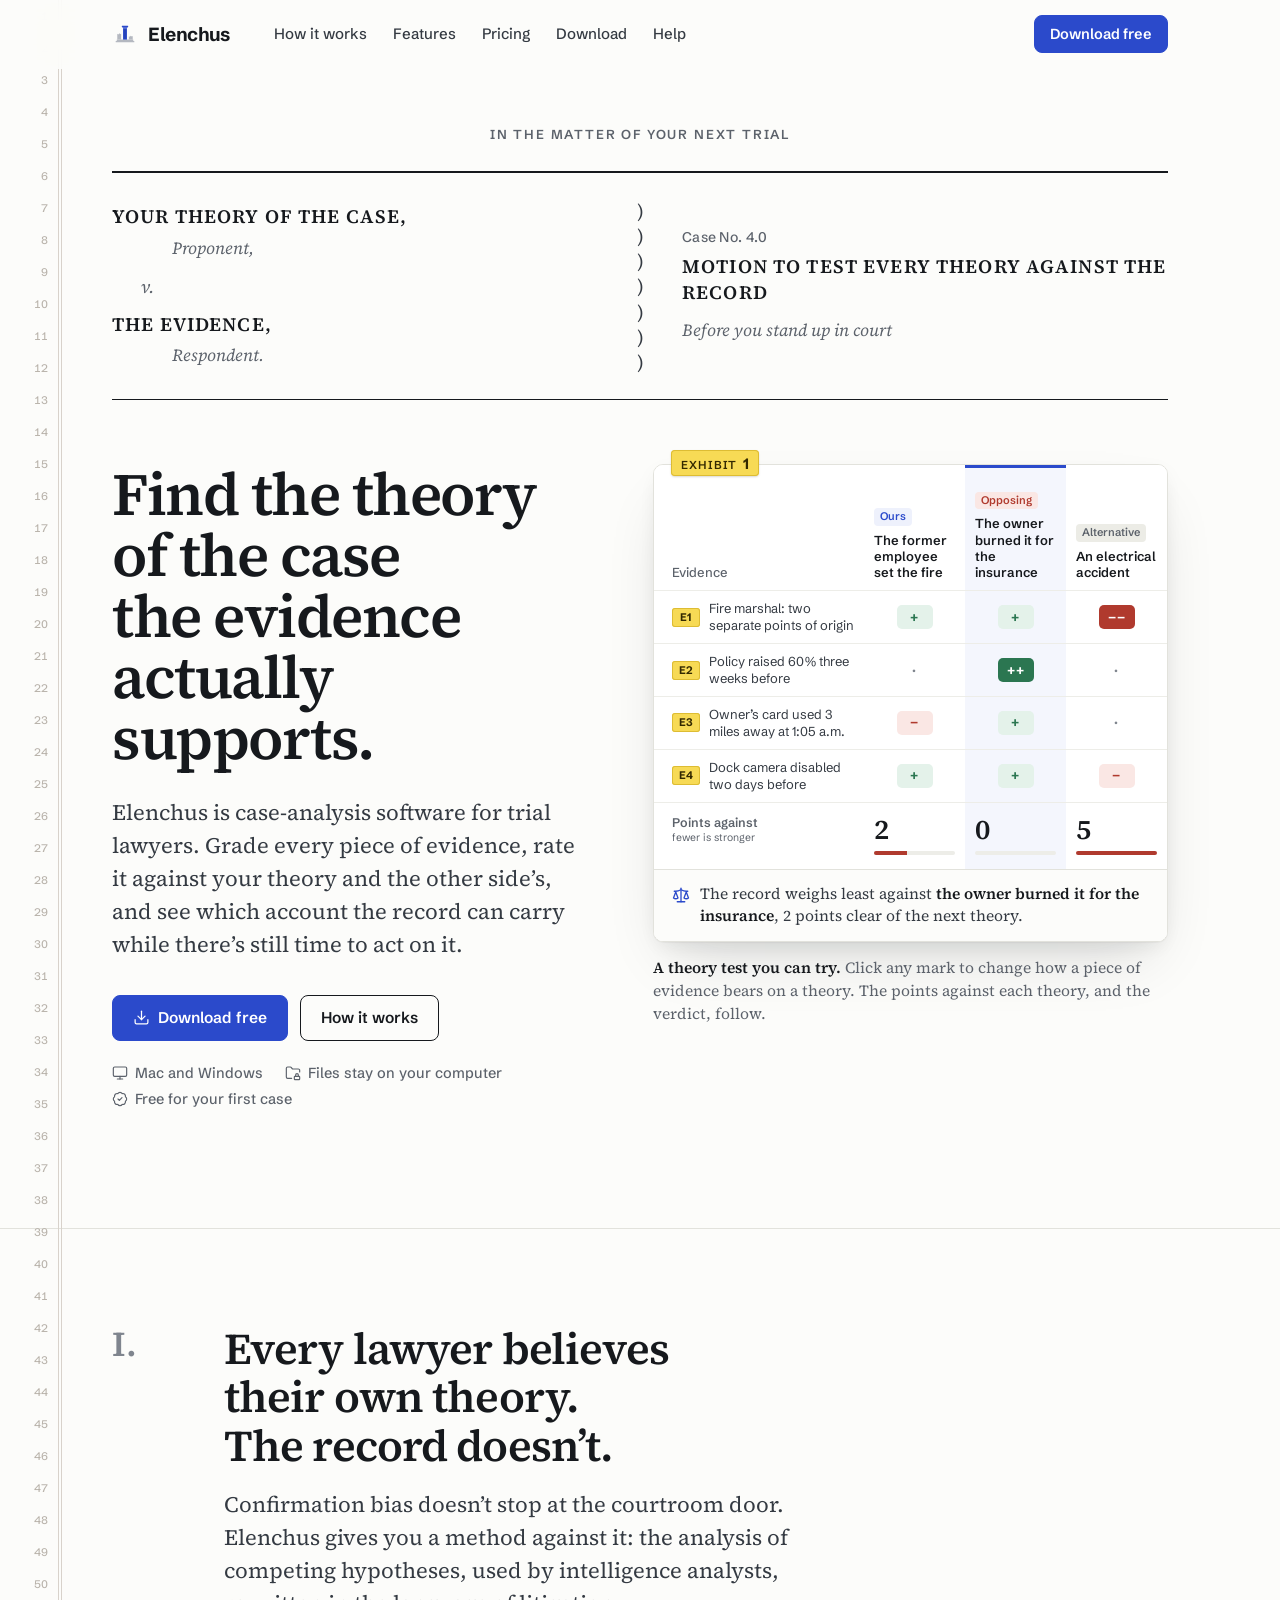
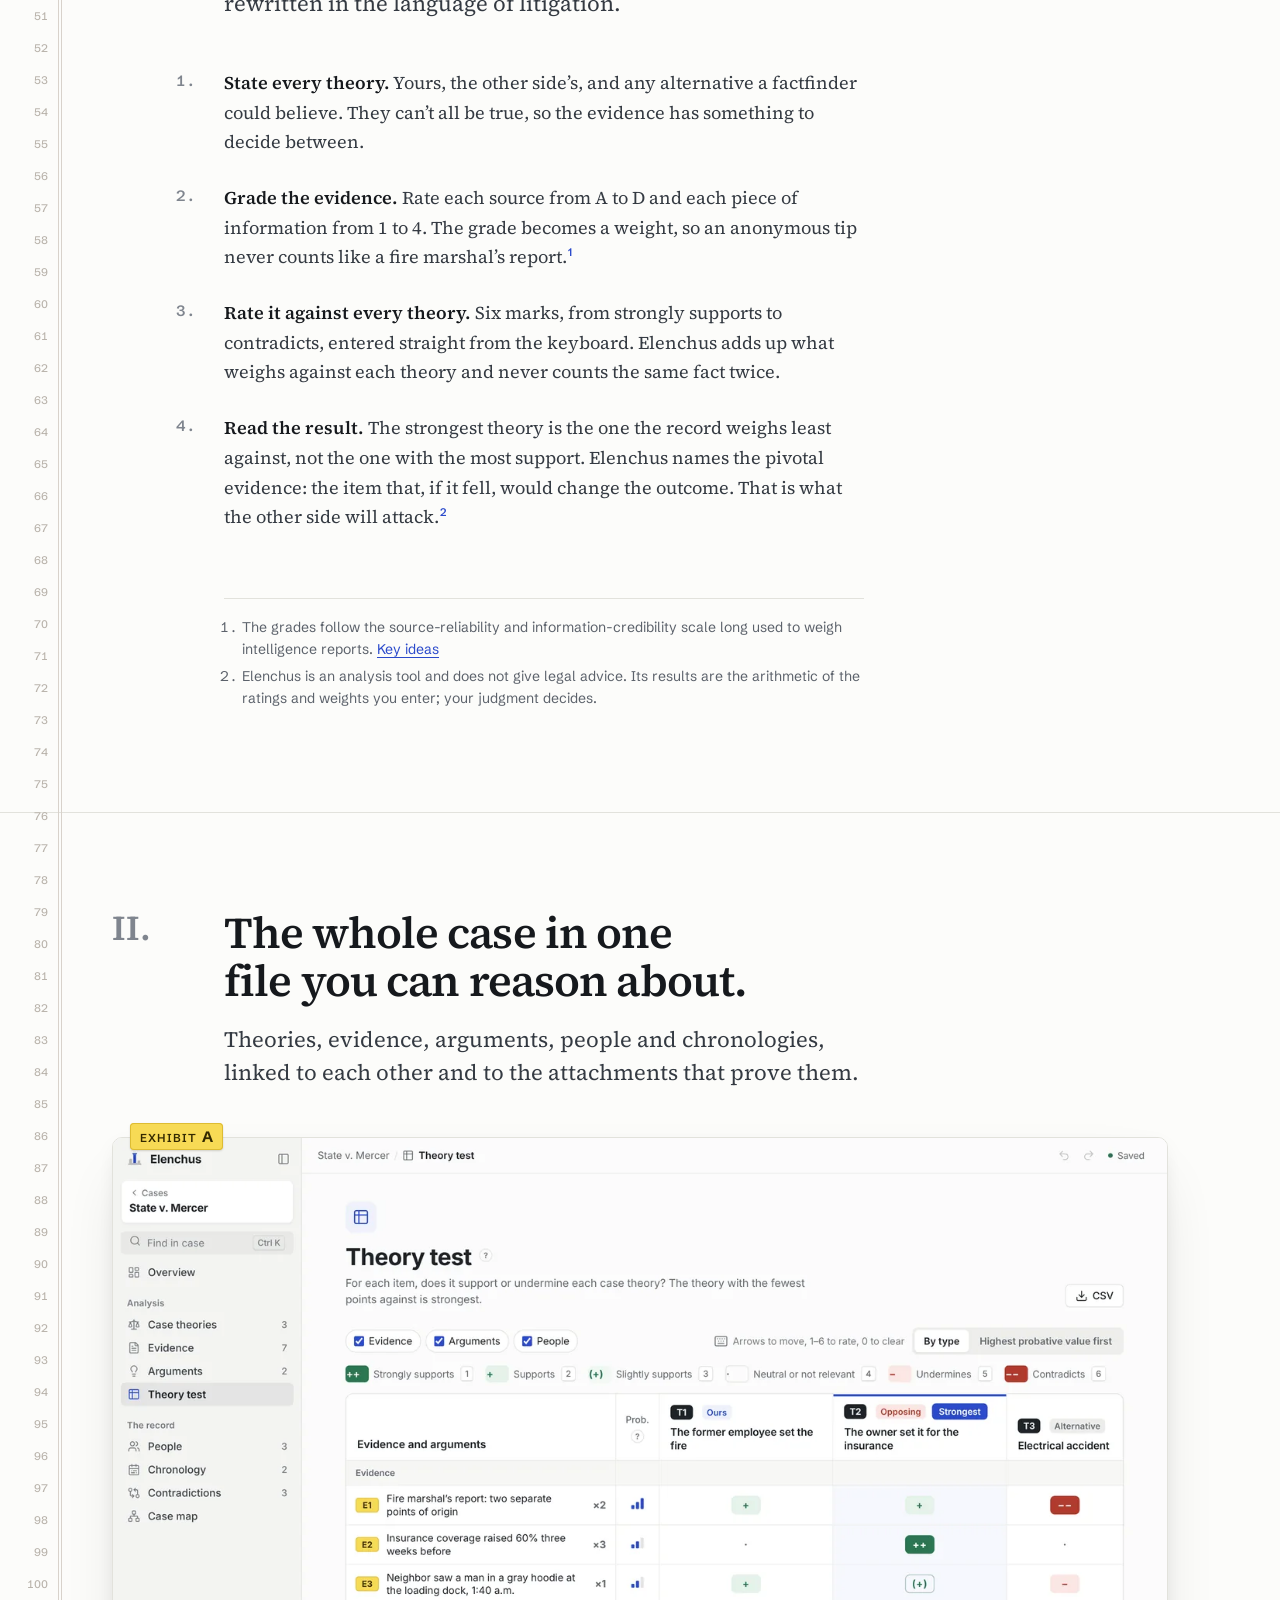
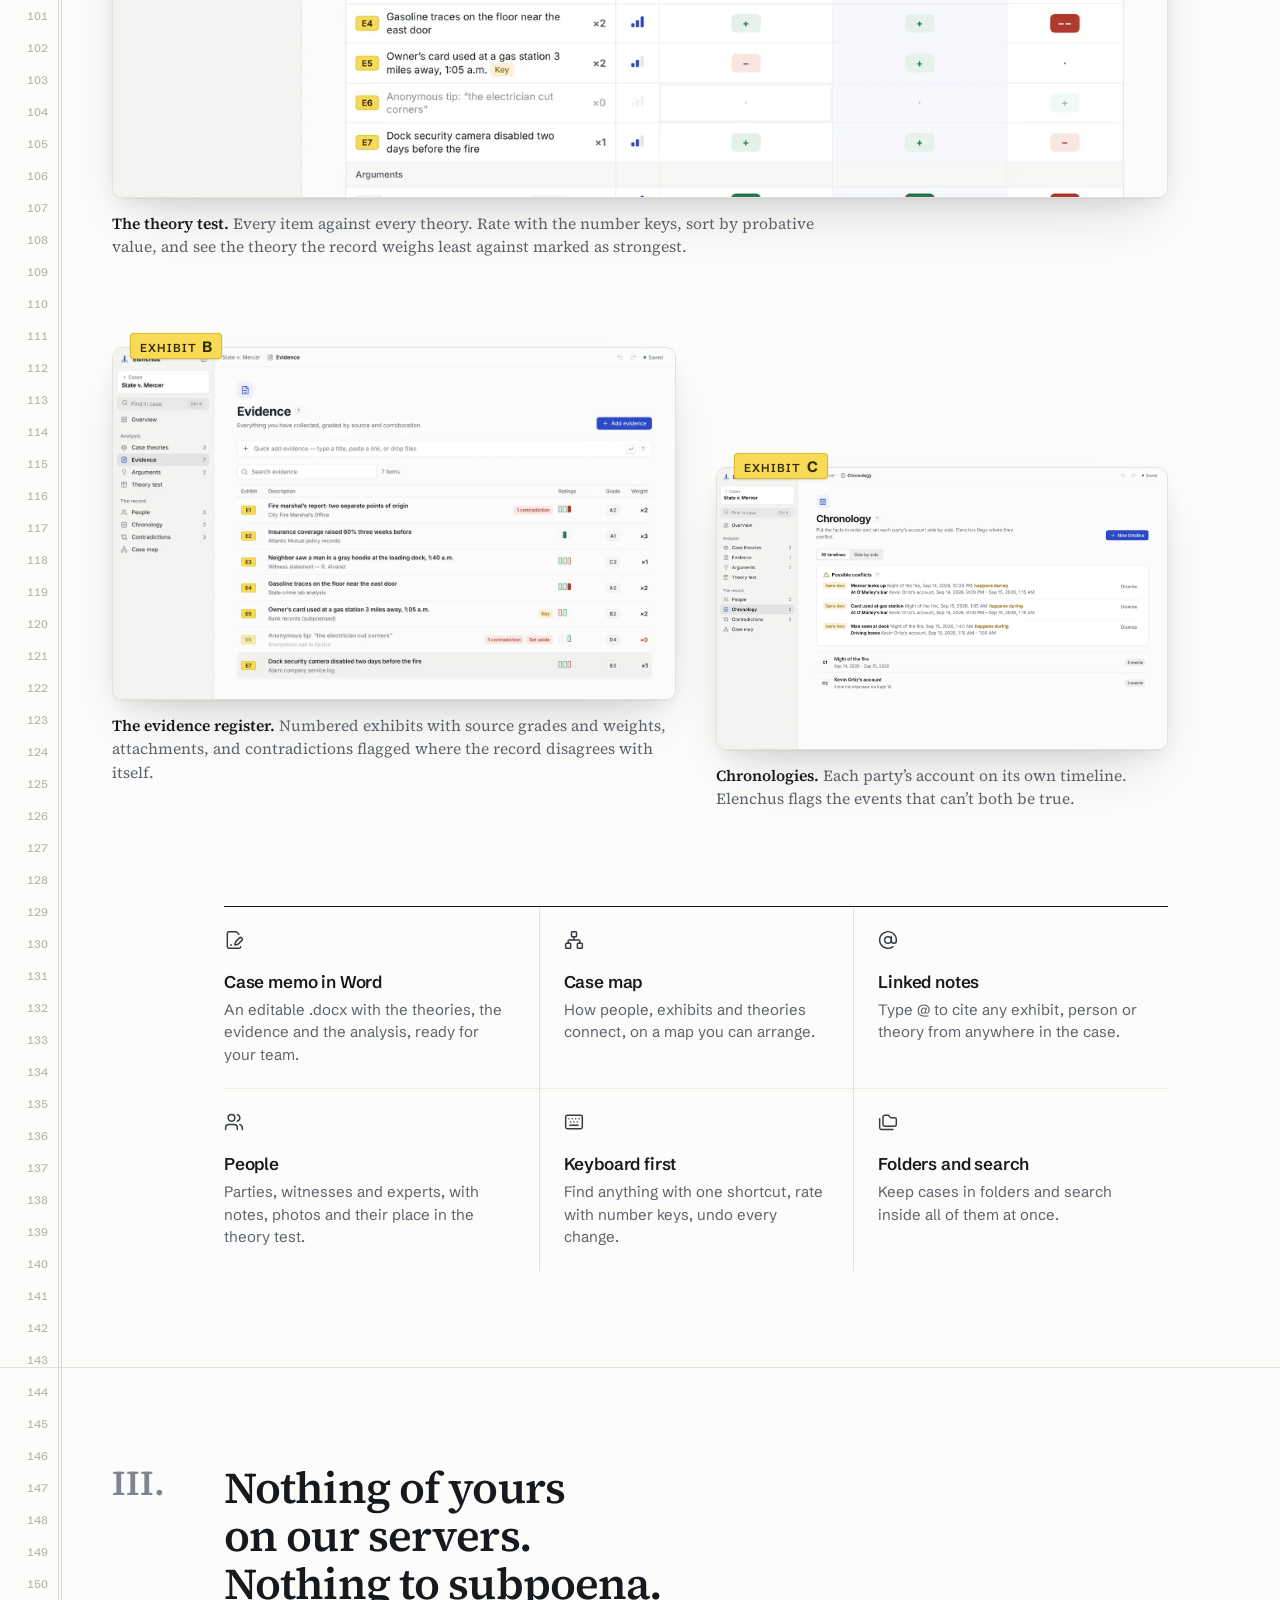
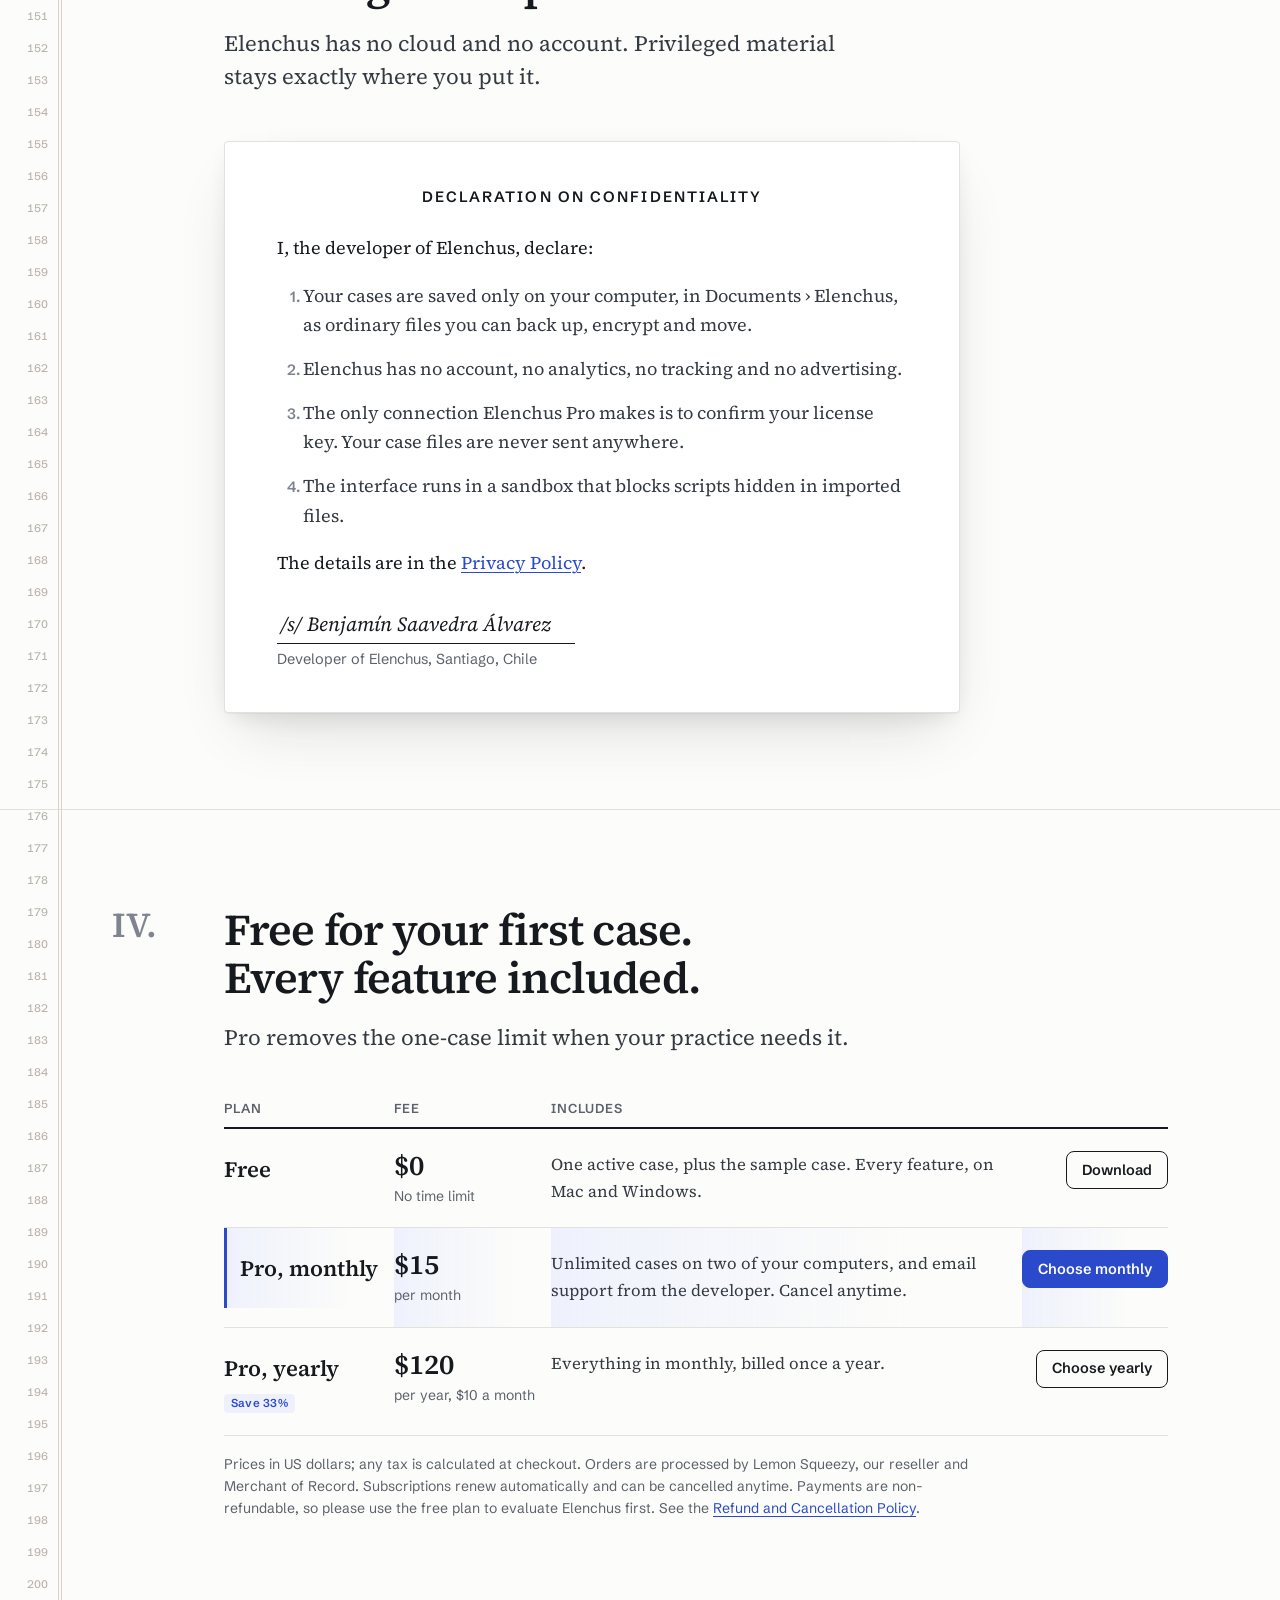
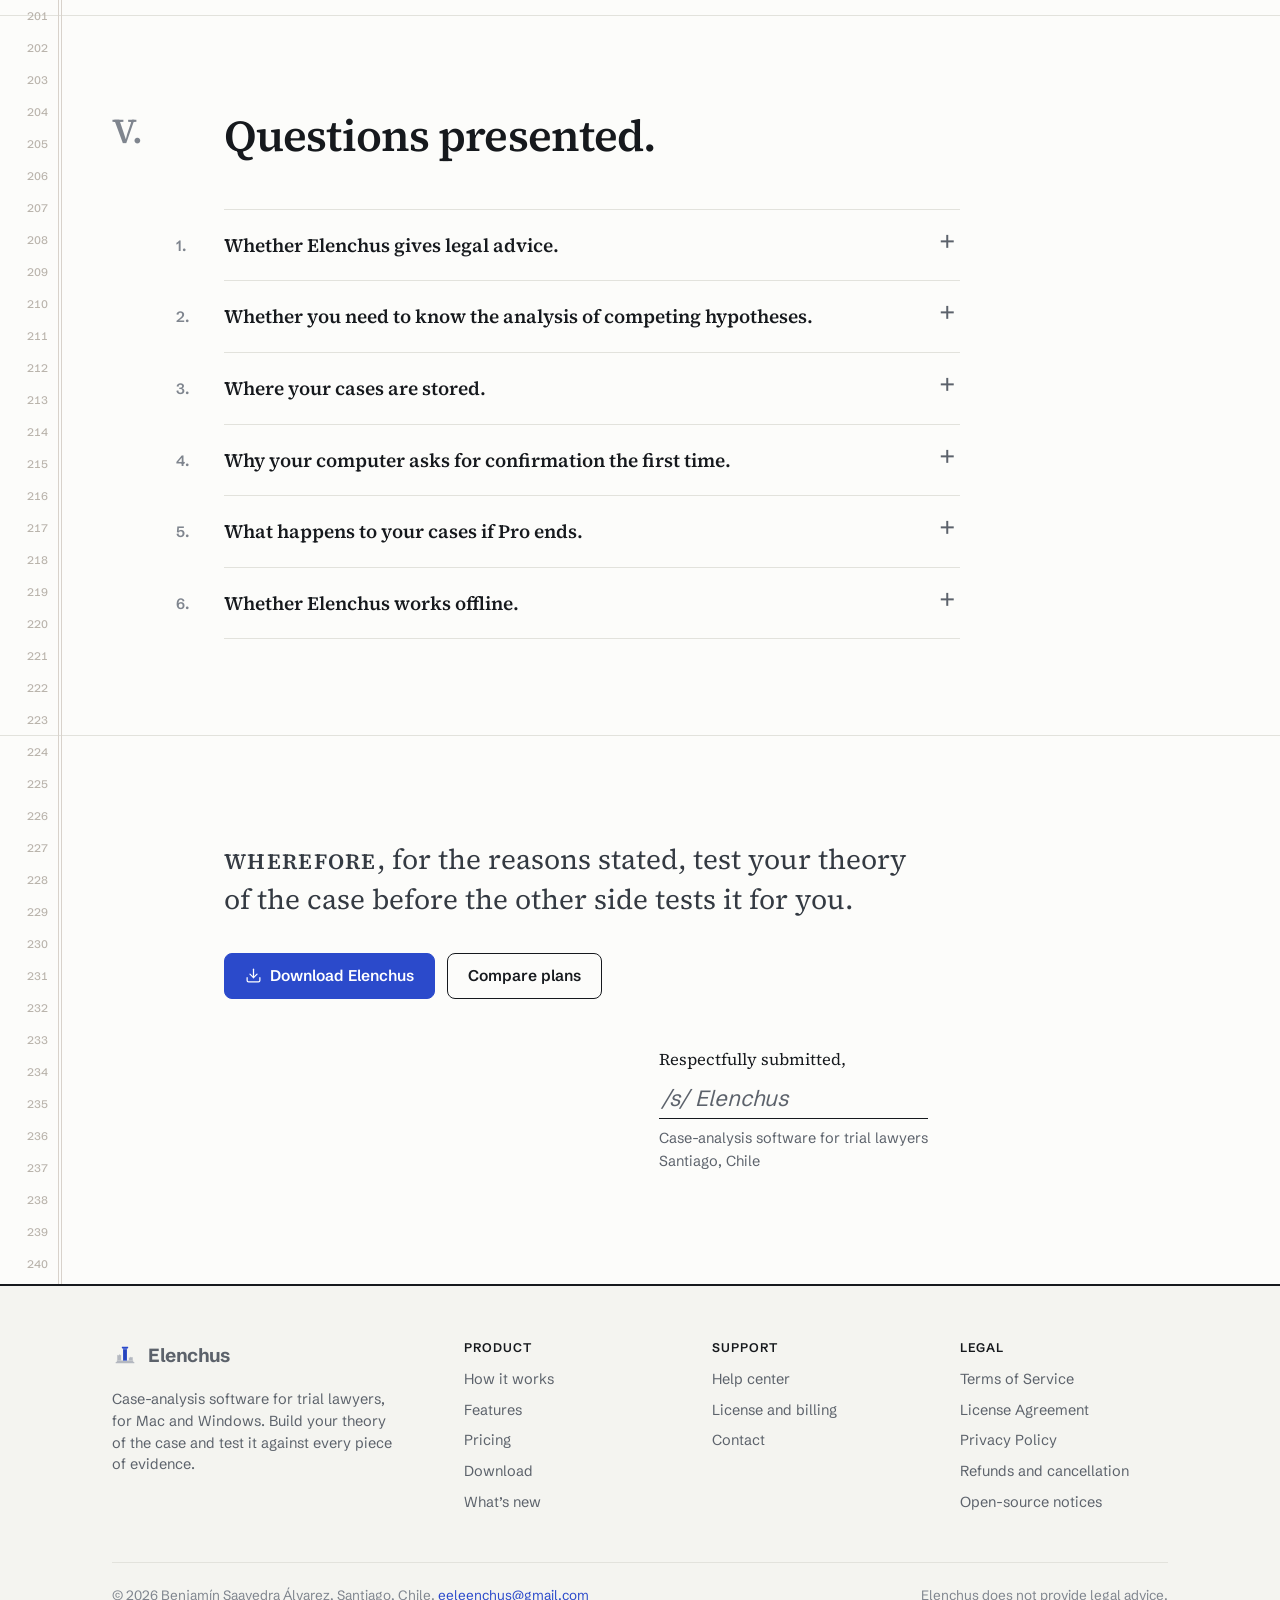
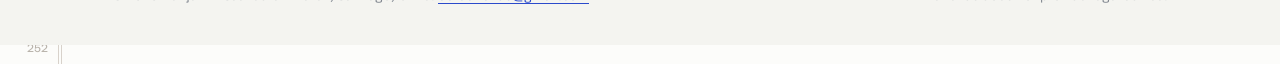
==== commit c5ccf237: "Elenchus 4.0.1: Pro at $15/month or $120/year" ====
--- a/index.html
+++ b/index.html
@@ -18,8 +18,8 @@
 <link rel="apple-touch-icon" href="img/apple-touch-icon.png">
 <link rel="preload" href="fonts/source-serif-4-latin-600-normal.woff2" as="font" type="font/woff2" crossorigin>
 <link rel="preload" href="fonts/source-serif-4-latin-400-normal.woff2" as="font" type="font/woff2" crossorigin>
-<link rel="stylesheet" href="assets/site.css?v=1793652446">
-<script src="assets/site.js?v=1793652446" defer></script>
+<link rel="stylesheet" href="assets/site.css?v=1793666538">
+<script src="assets/site.js?v=1793666538" defer></script>
 </head>
 <body>
 <div class="rail" aria-hidden="true"></div>
@@ -173,8 +173,8 @@
         <thead><tr><th scope="col">Plan</th><th scope="col">Fee</th><th scope="col">Includes</th><th scope="col"><span class="sr">Action</span></th></tr></thead>
         <tbody>
           <tr><td class="plan">Free</td><td class="amt">$0<small>No time limit</small></td><td class="inc">One active case, plus the sample case. Every feature, on Mac and Windows.</td><td class="act"><a class="btn btn-sm" href="download.html">Download</a></td></tr>
-          <tr class="rec"><td class="plan">Pro, yearly <span class="tagline">Save 21%</span></td><td class="amt">$179<small>per year, about $14.92 a month</small></td><td class="inc">Unlimited cases on two of your computers, and email support from the developer.</td><td class="act"><a class="btn btn-primary btn-sm" href="pricing.html">Choose yearly</a></td></tr>
-          <tr><td class="plan">Pro, monthly</td><td class="amt">$19<small>per month</small></td><td class="inc">Everything in yearly, billed month to month.</td><td class="act"><a class="btn btn-sm" href="pricing.html">Choose monthly</a></td></tr>
+          <tr class="rec"><td class="plan">Pro, monthly</td><td class="amt">$15<small>per month</small></td><td class="inc">Unlimited cases on two of your computers, and email support from the developer. Cancel anytime.</td><td class="act"><a class="btn btn-primary btn-sm" href="pricing.html">Choose monthly</a></td></tr>
+          <tr><td class="plan">Pro, yearly <span class="tagline">Save 33%</span></td><td class="amt">$120<small>per year, $10 a month</small></td><td class="inc">Everything in monthly, billed once a year.</td><td class="act"><a class="btn btn-sm" href="pricing.html">Choose yearly</a></td></tr>
         </tbody>
       </table>
       <p class="fee-note">Prices in US dollars; any tax is calculated at checkout. Orders are processed by Lemon Squeezy, our reseller and Merchant of Record. Subscriptions renew automatically and can be cancelled anytime. Payments are non-refundable, so please use the free plan to evaluate Elenchus first. See the <a href="refunds.html">Refund and Cancellation Policy</a>.</p>
